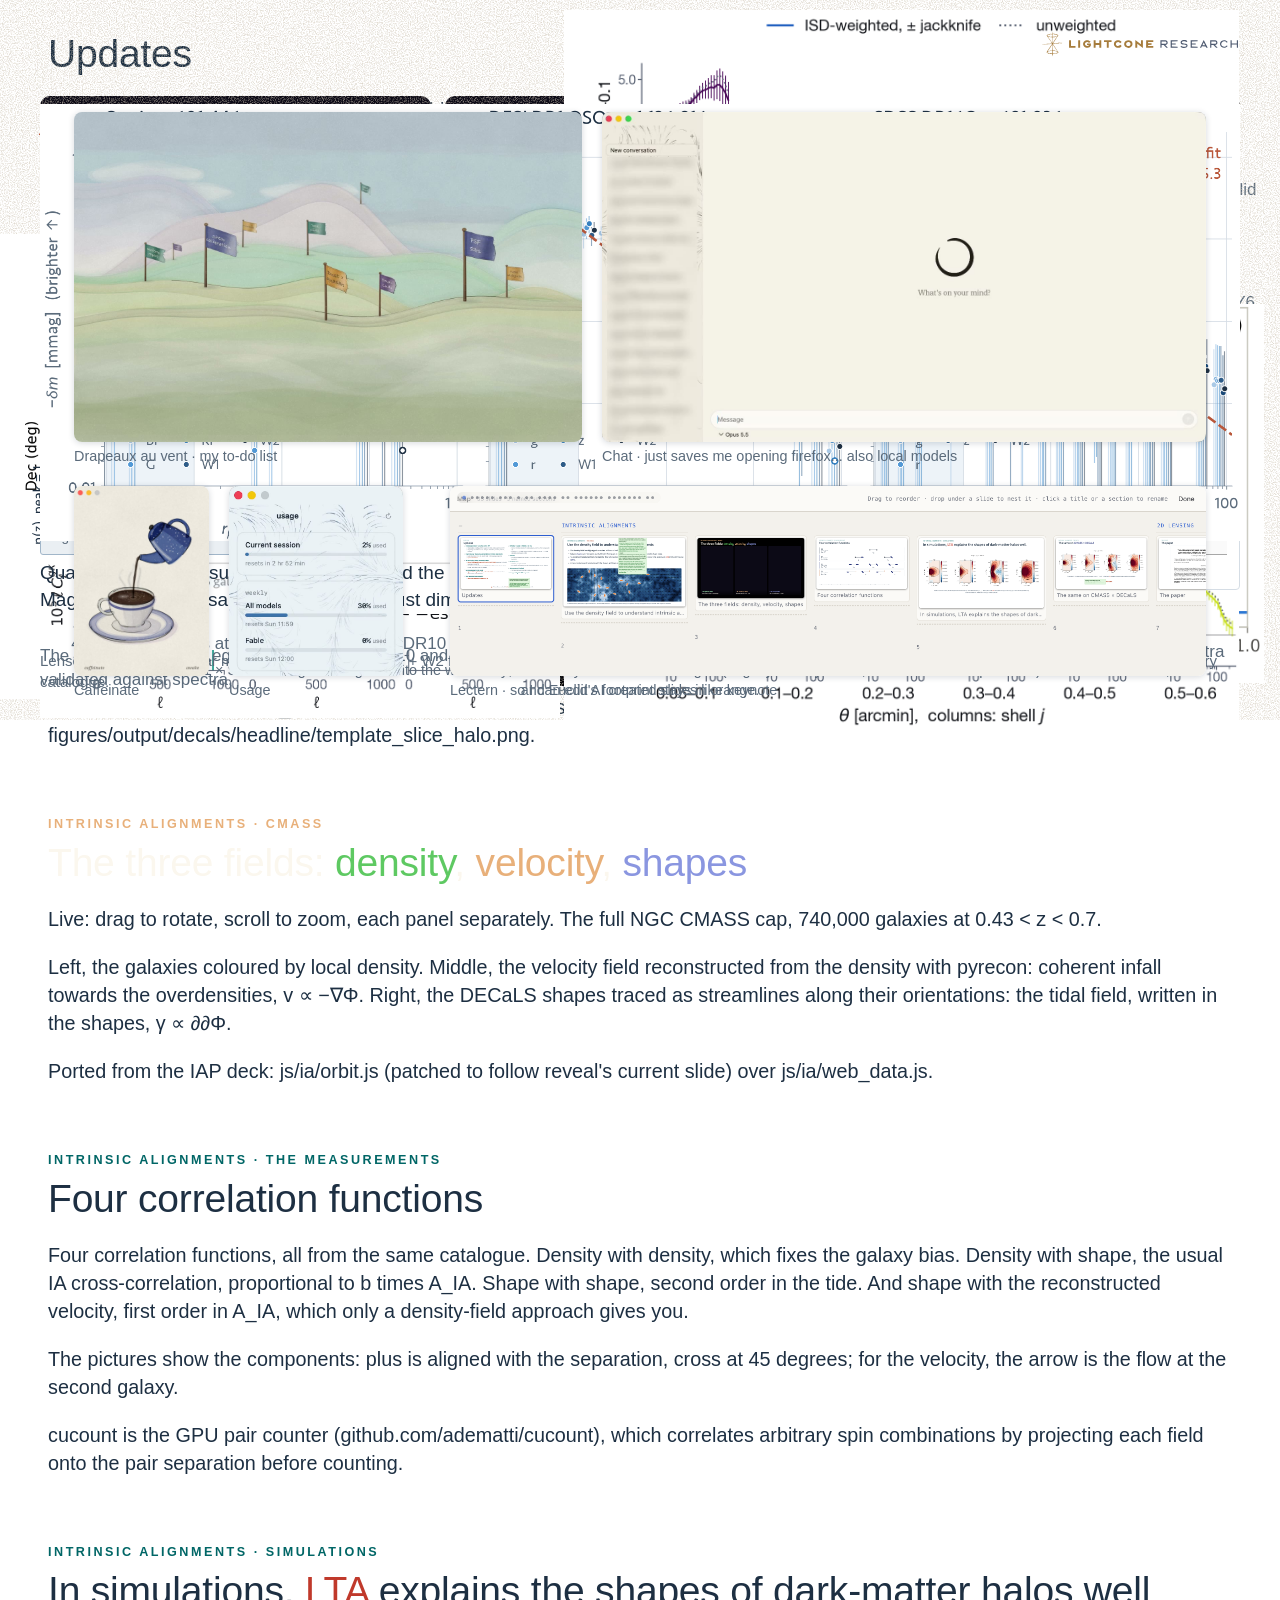
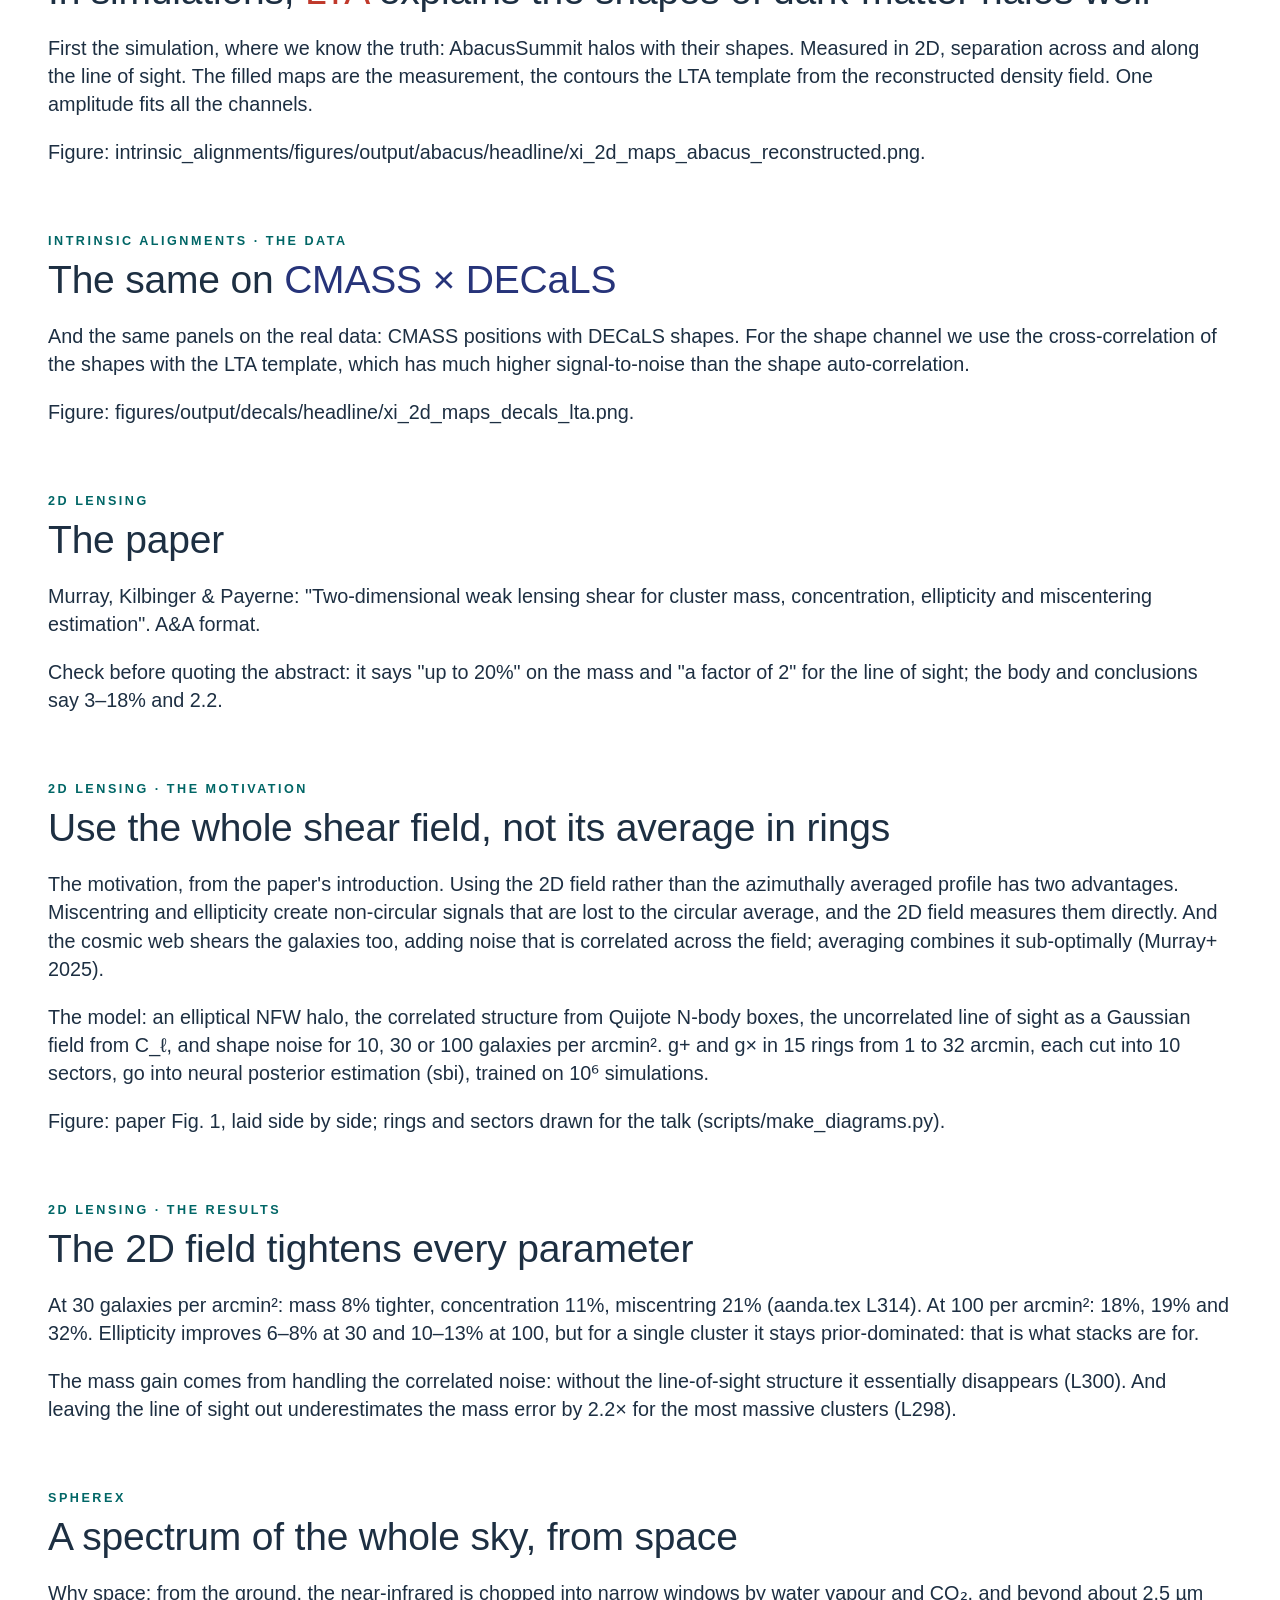
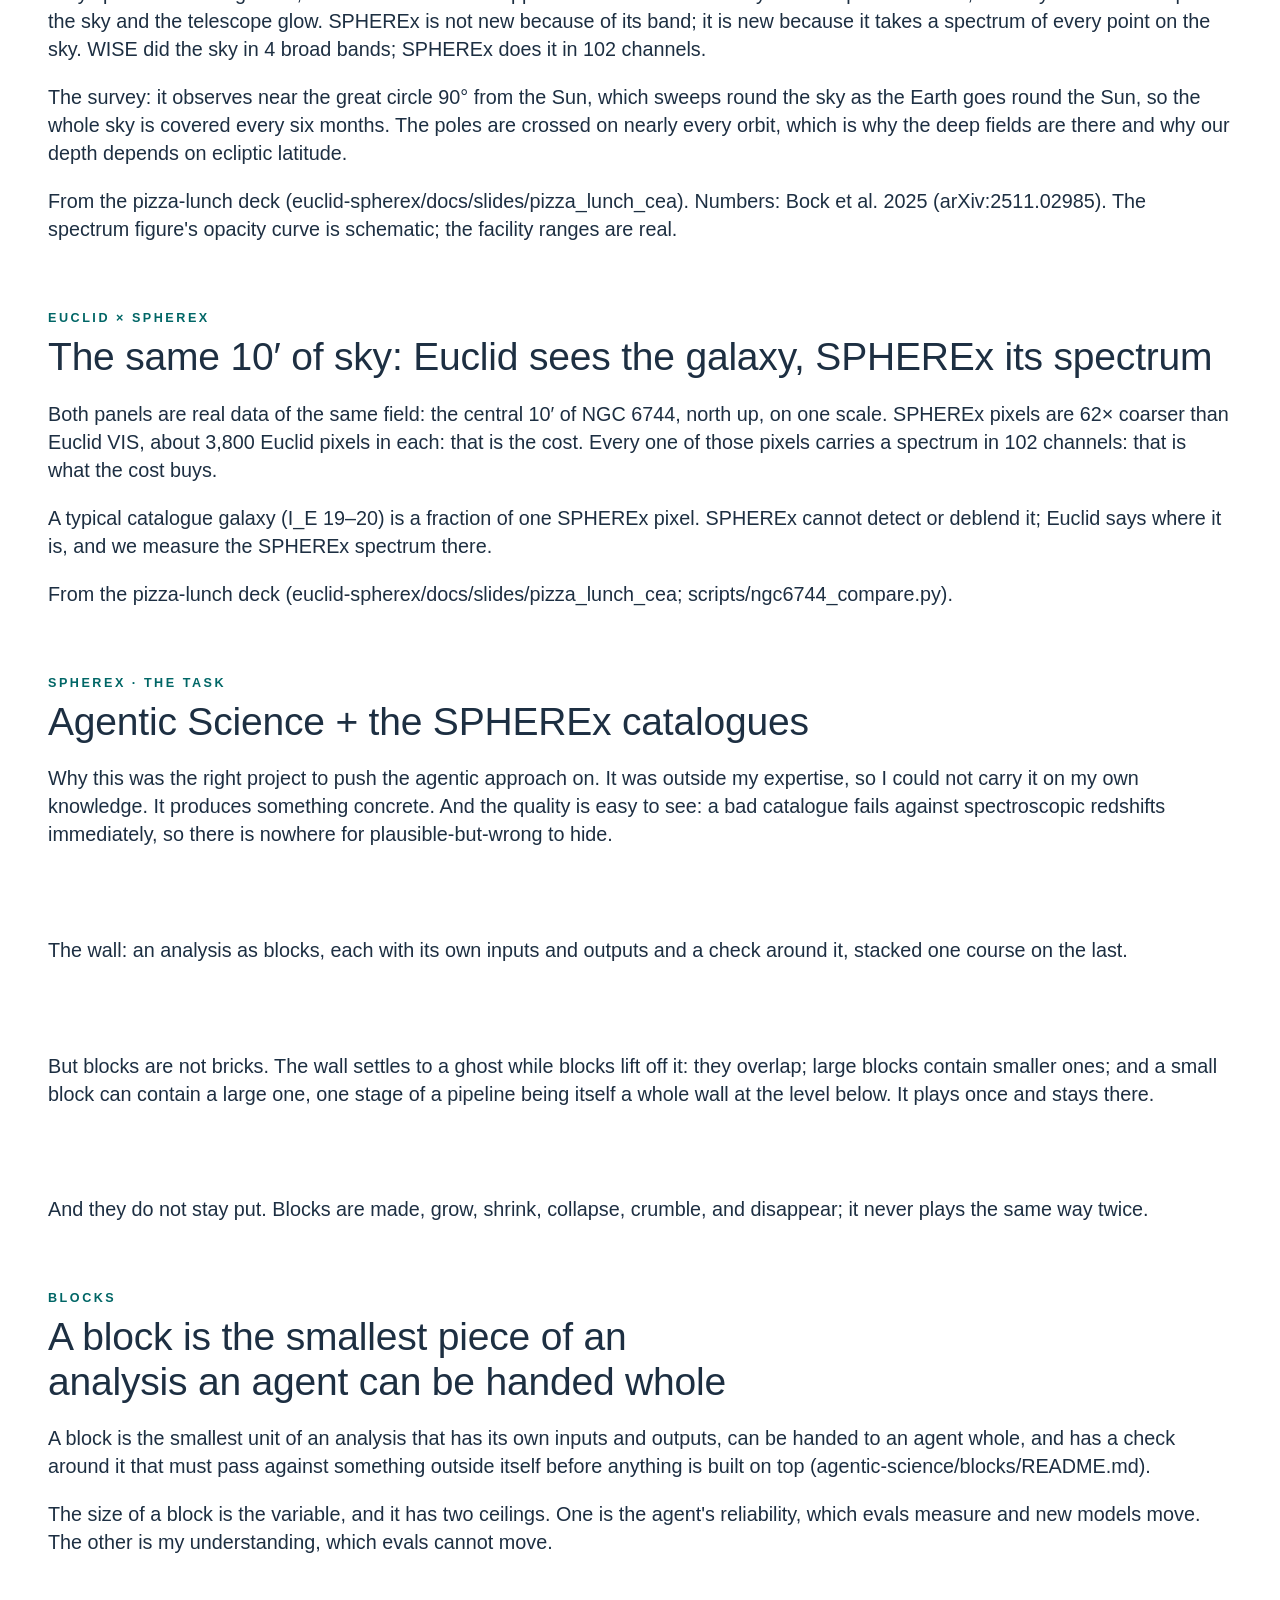
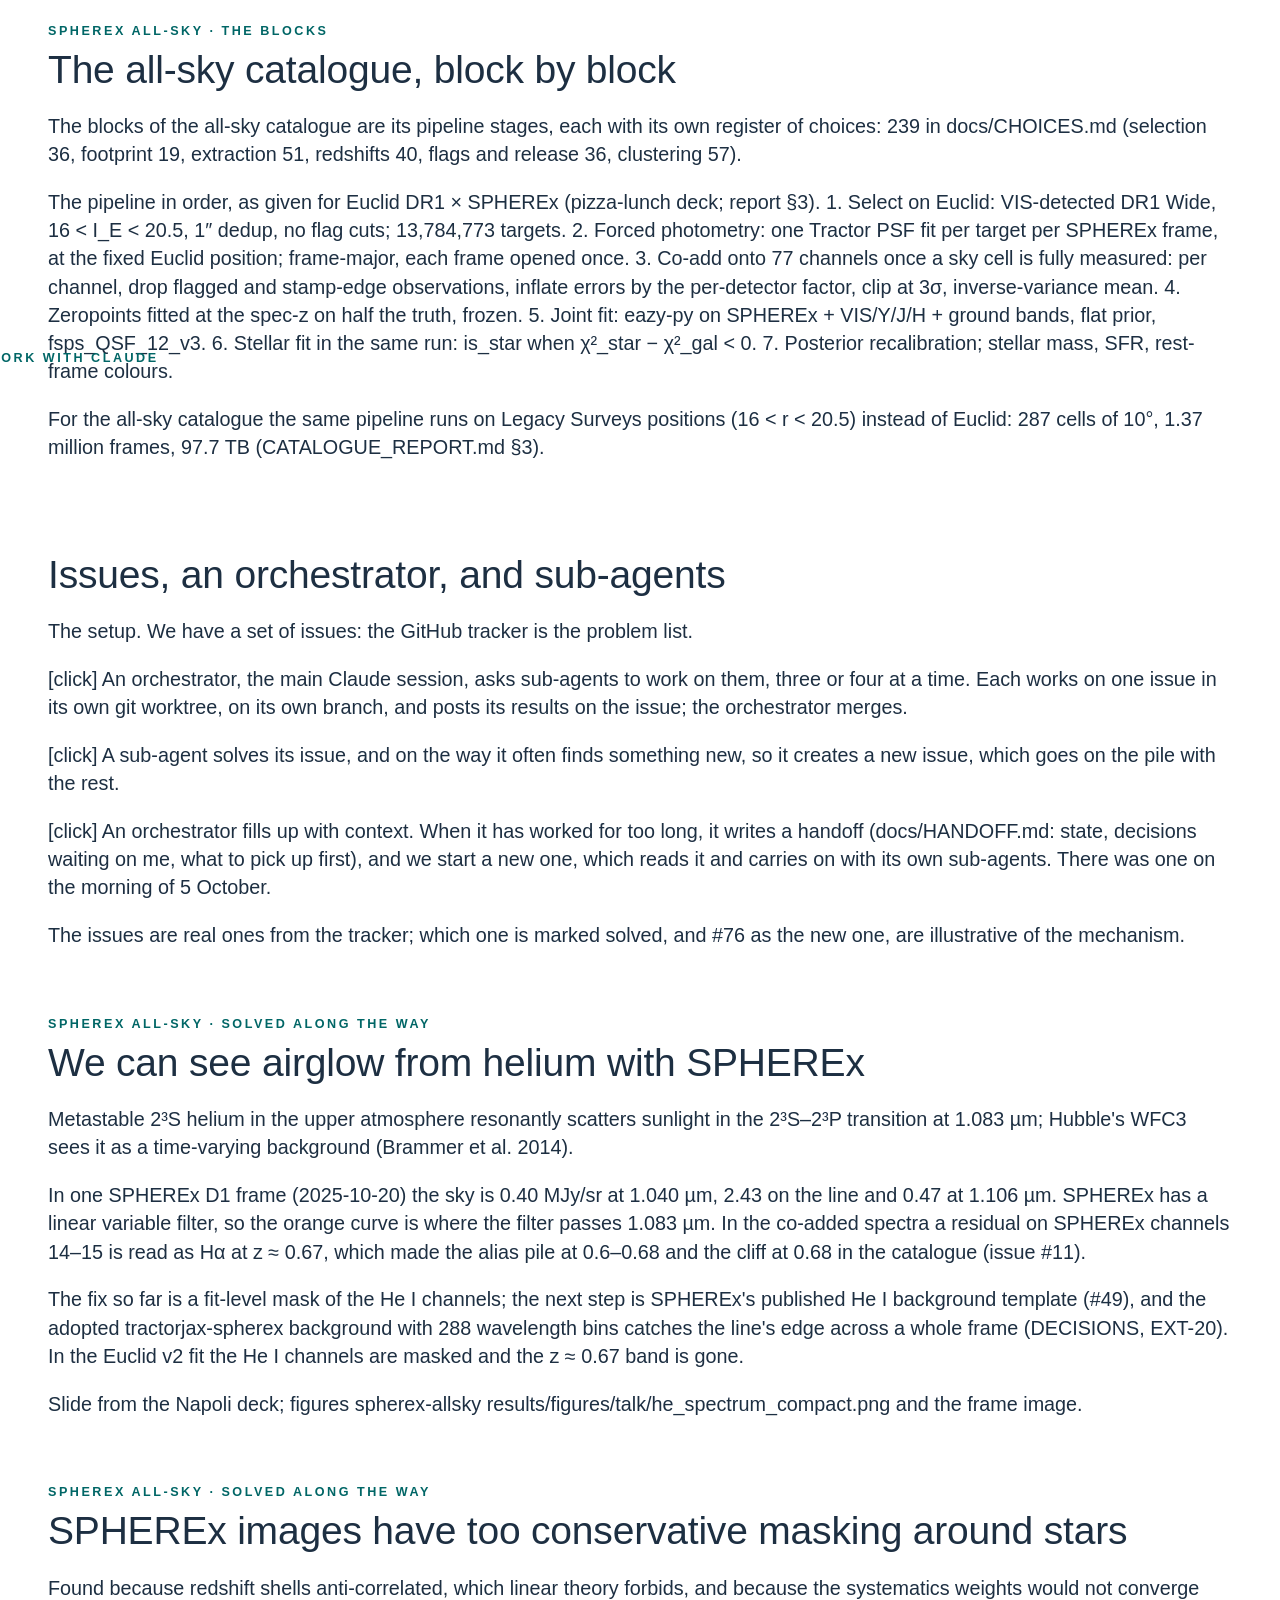
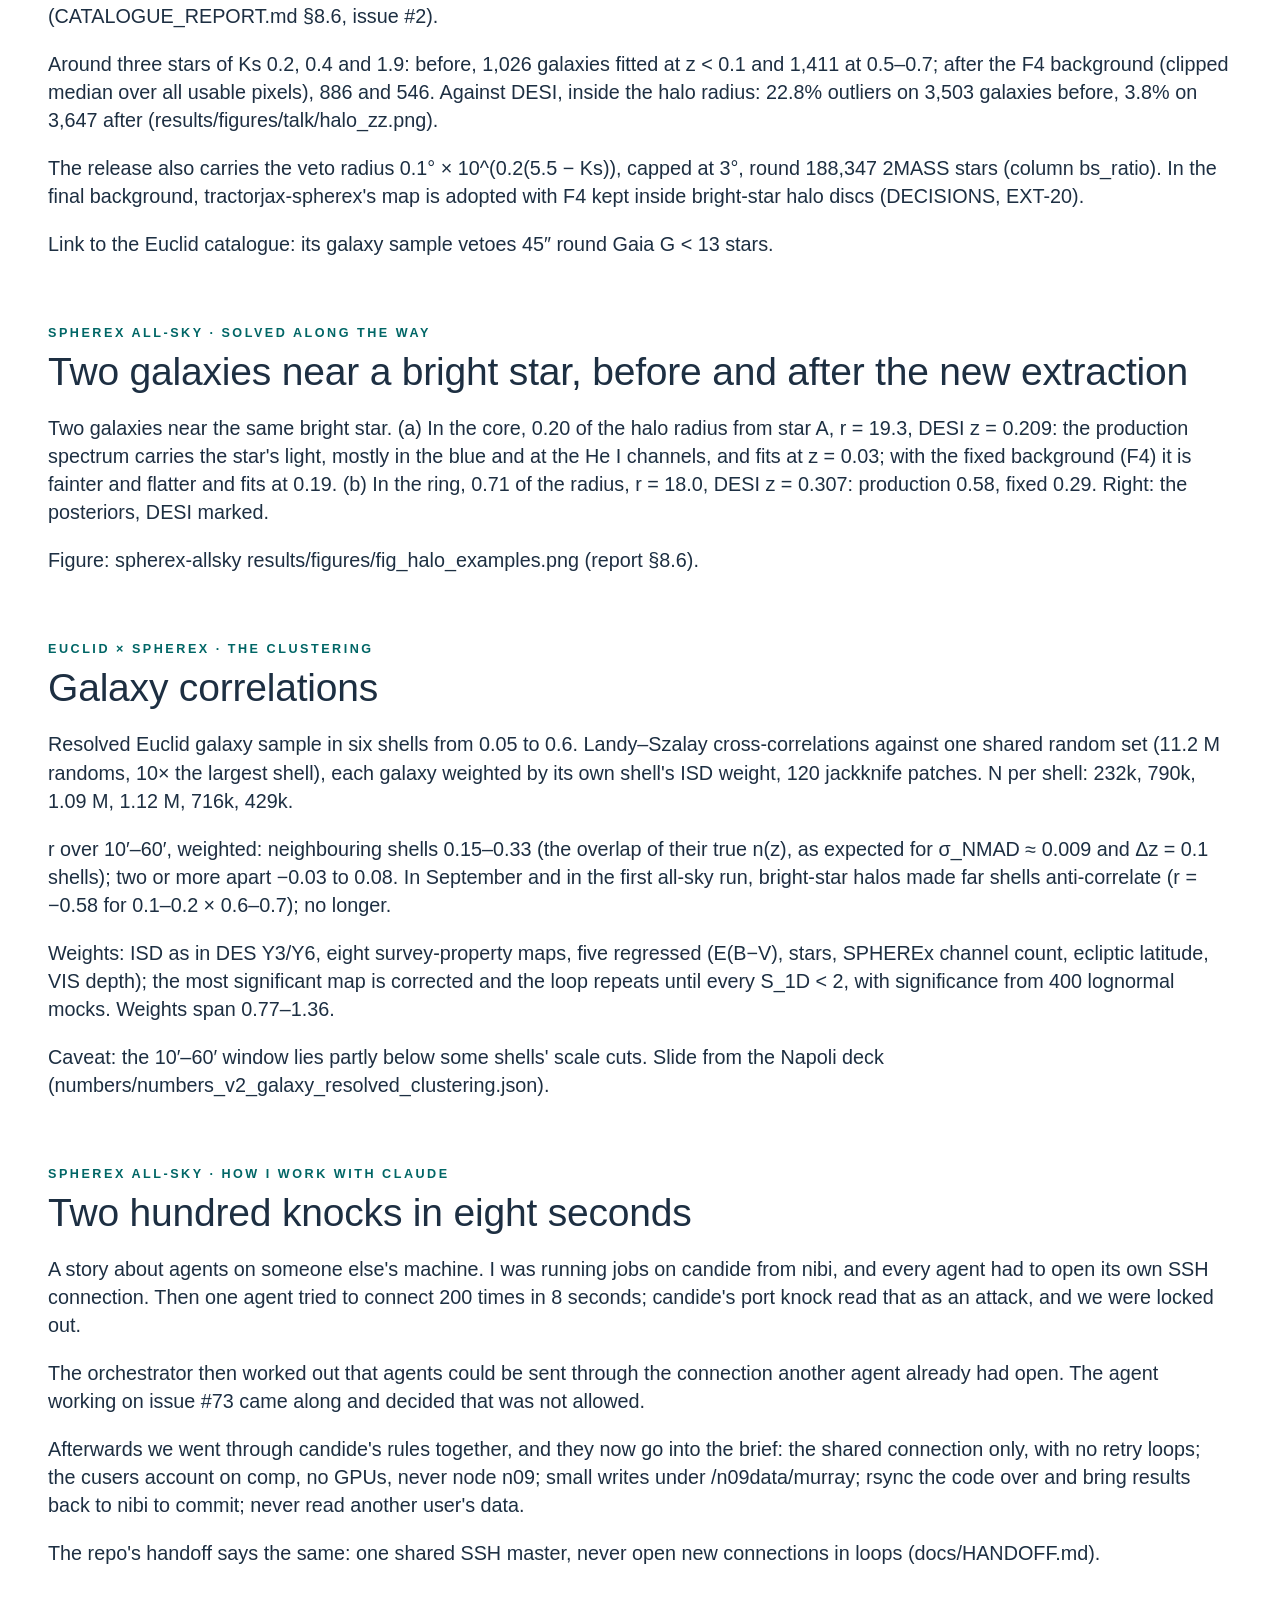
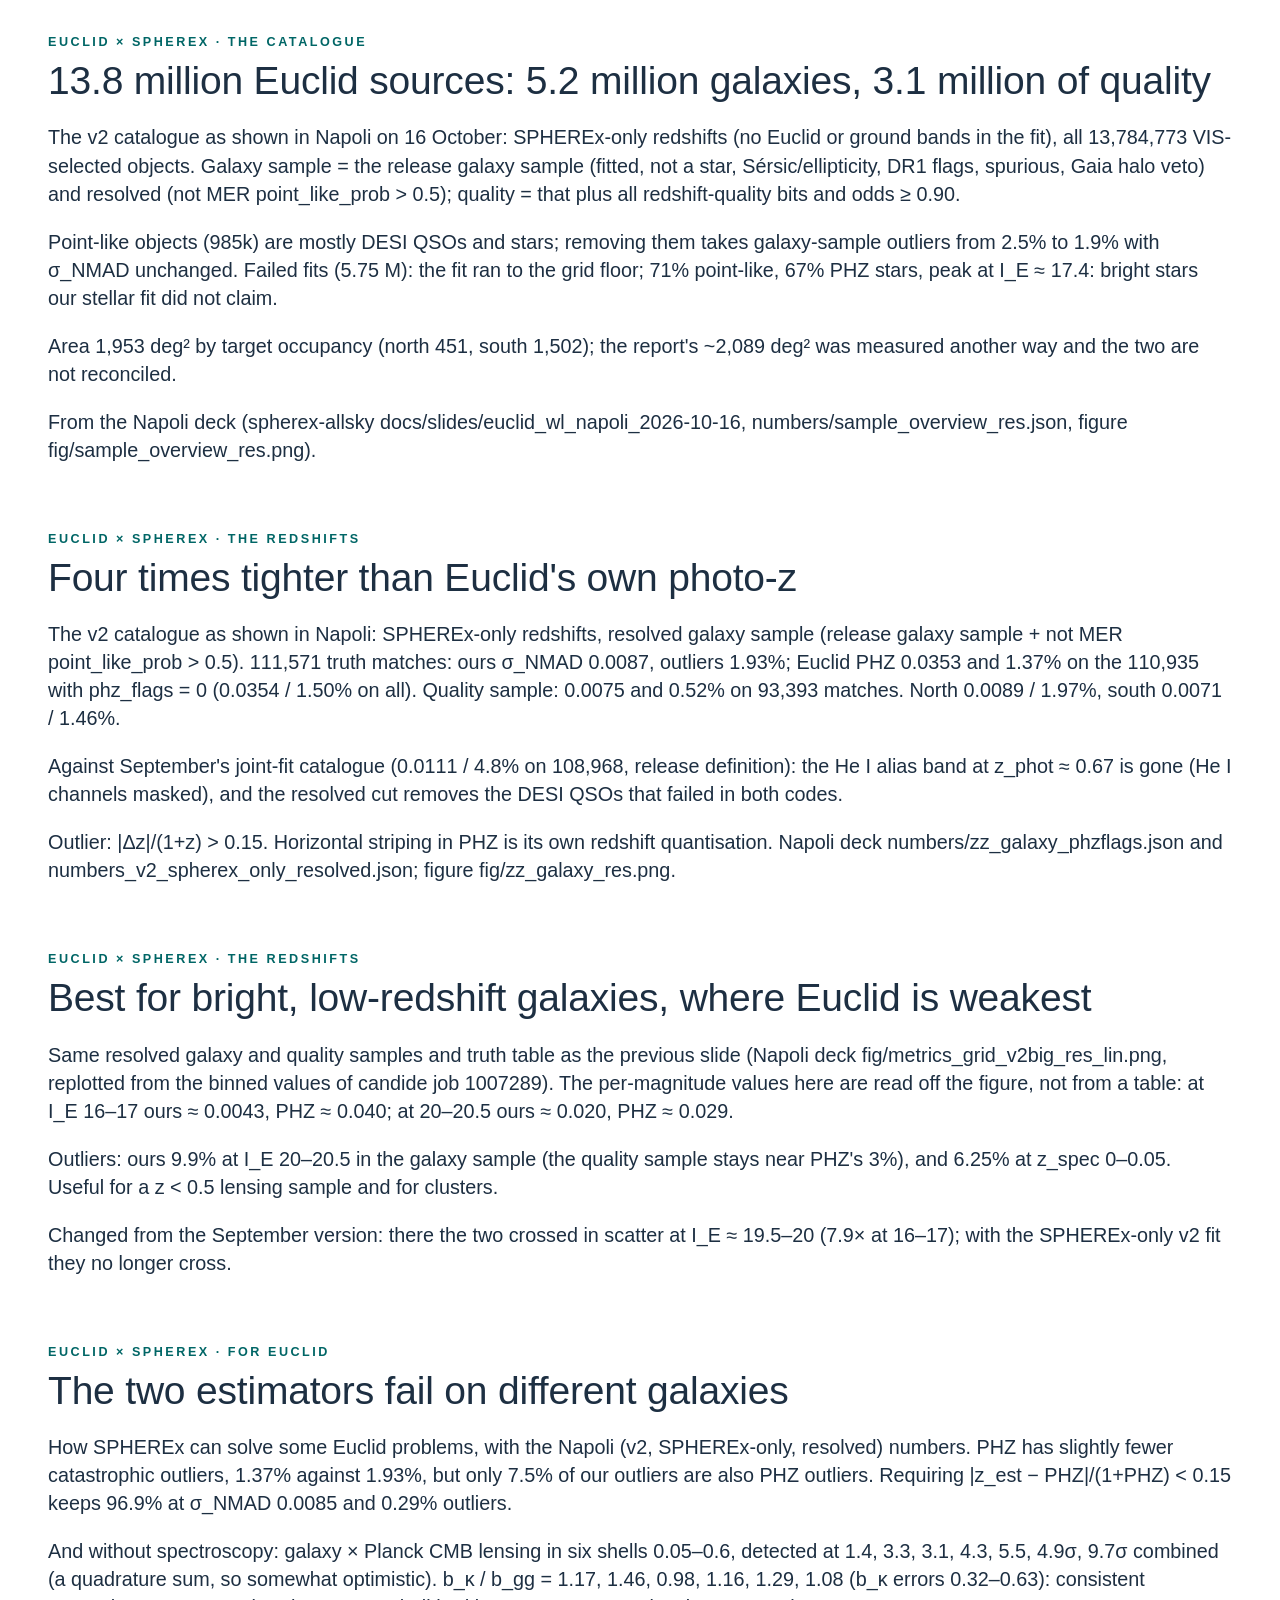
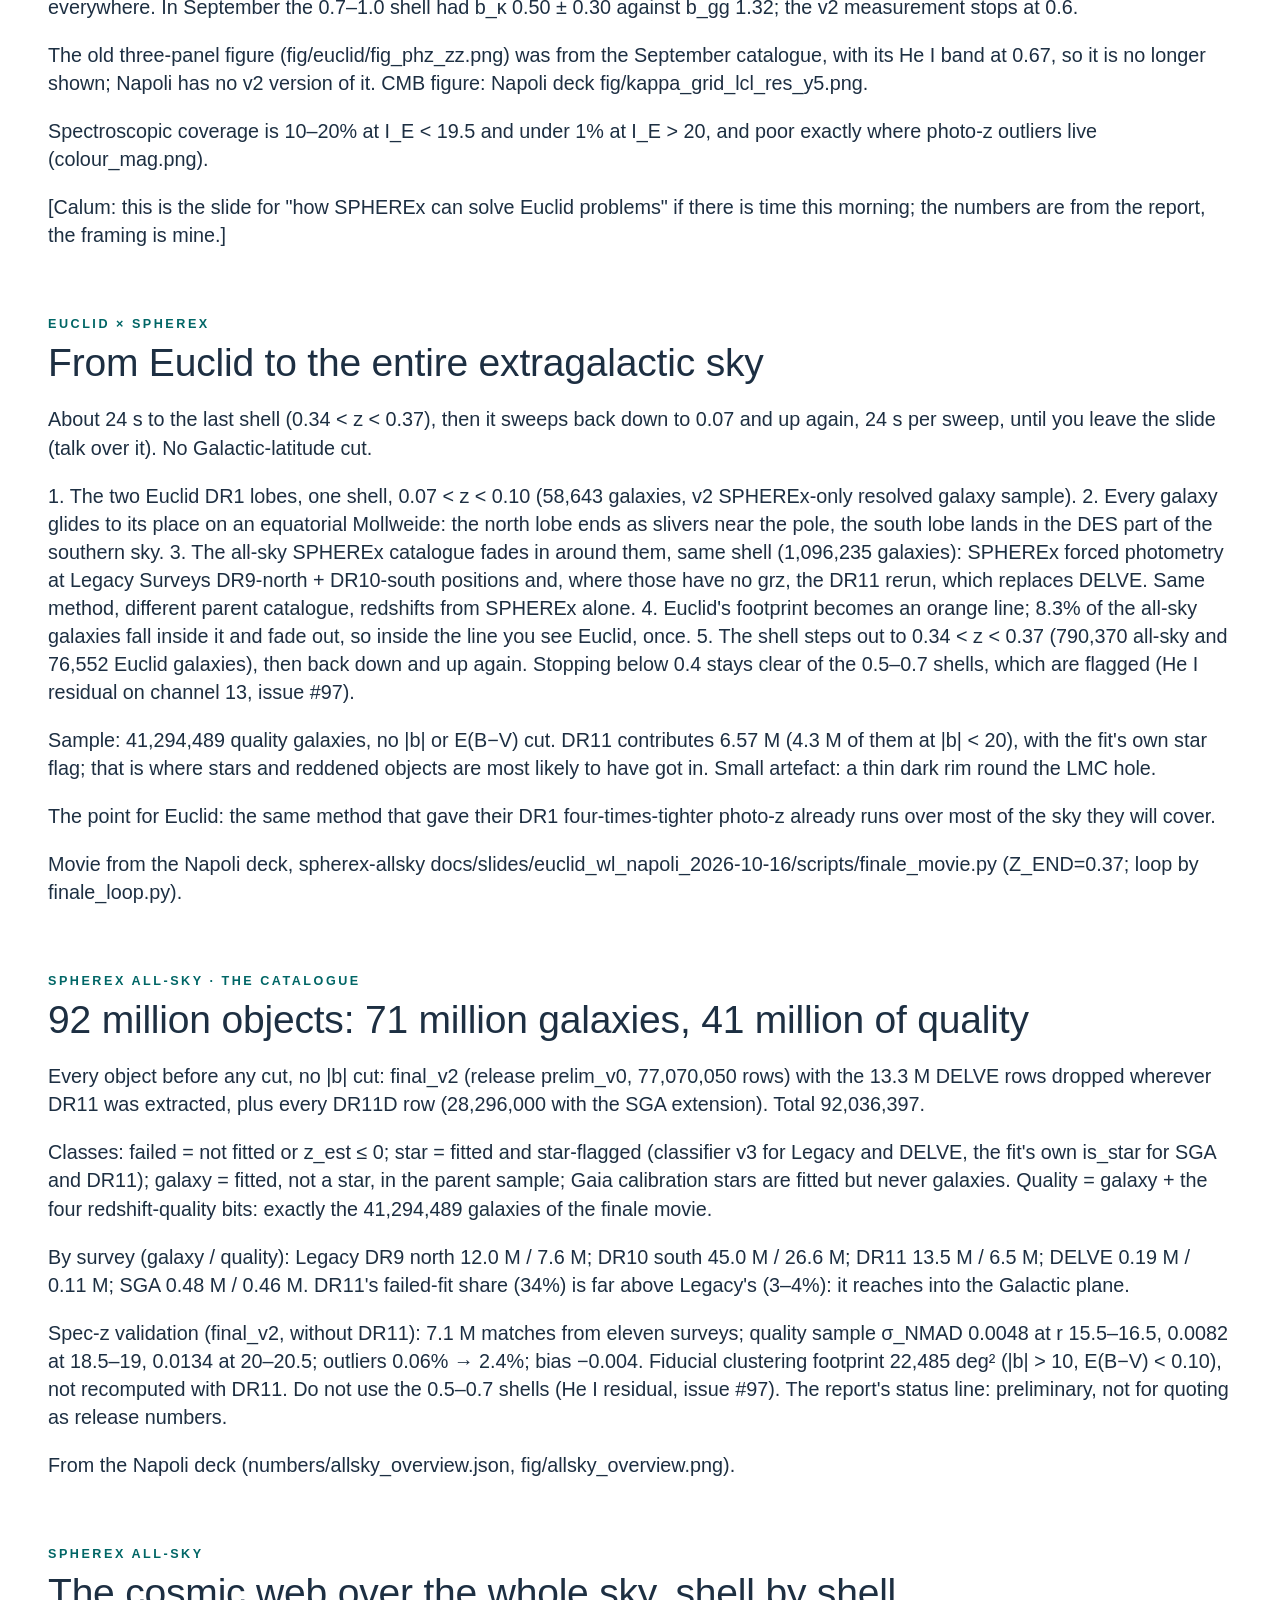
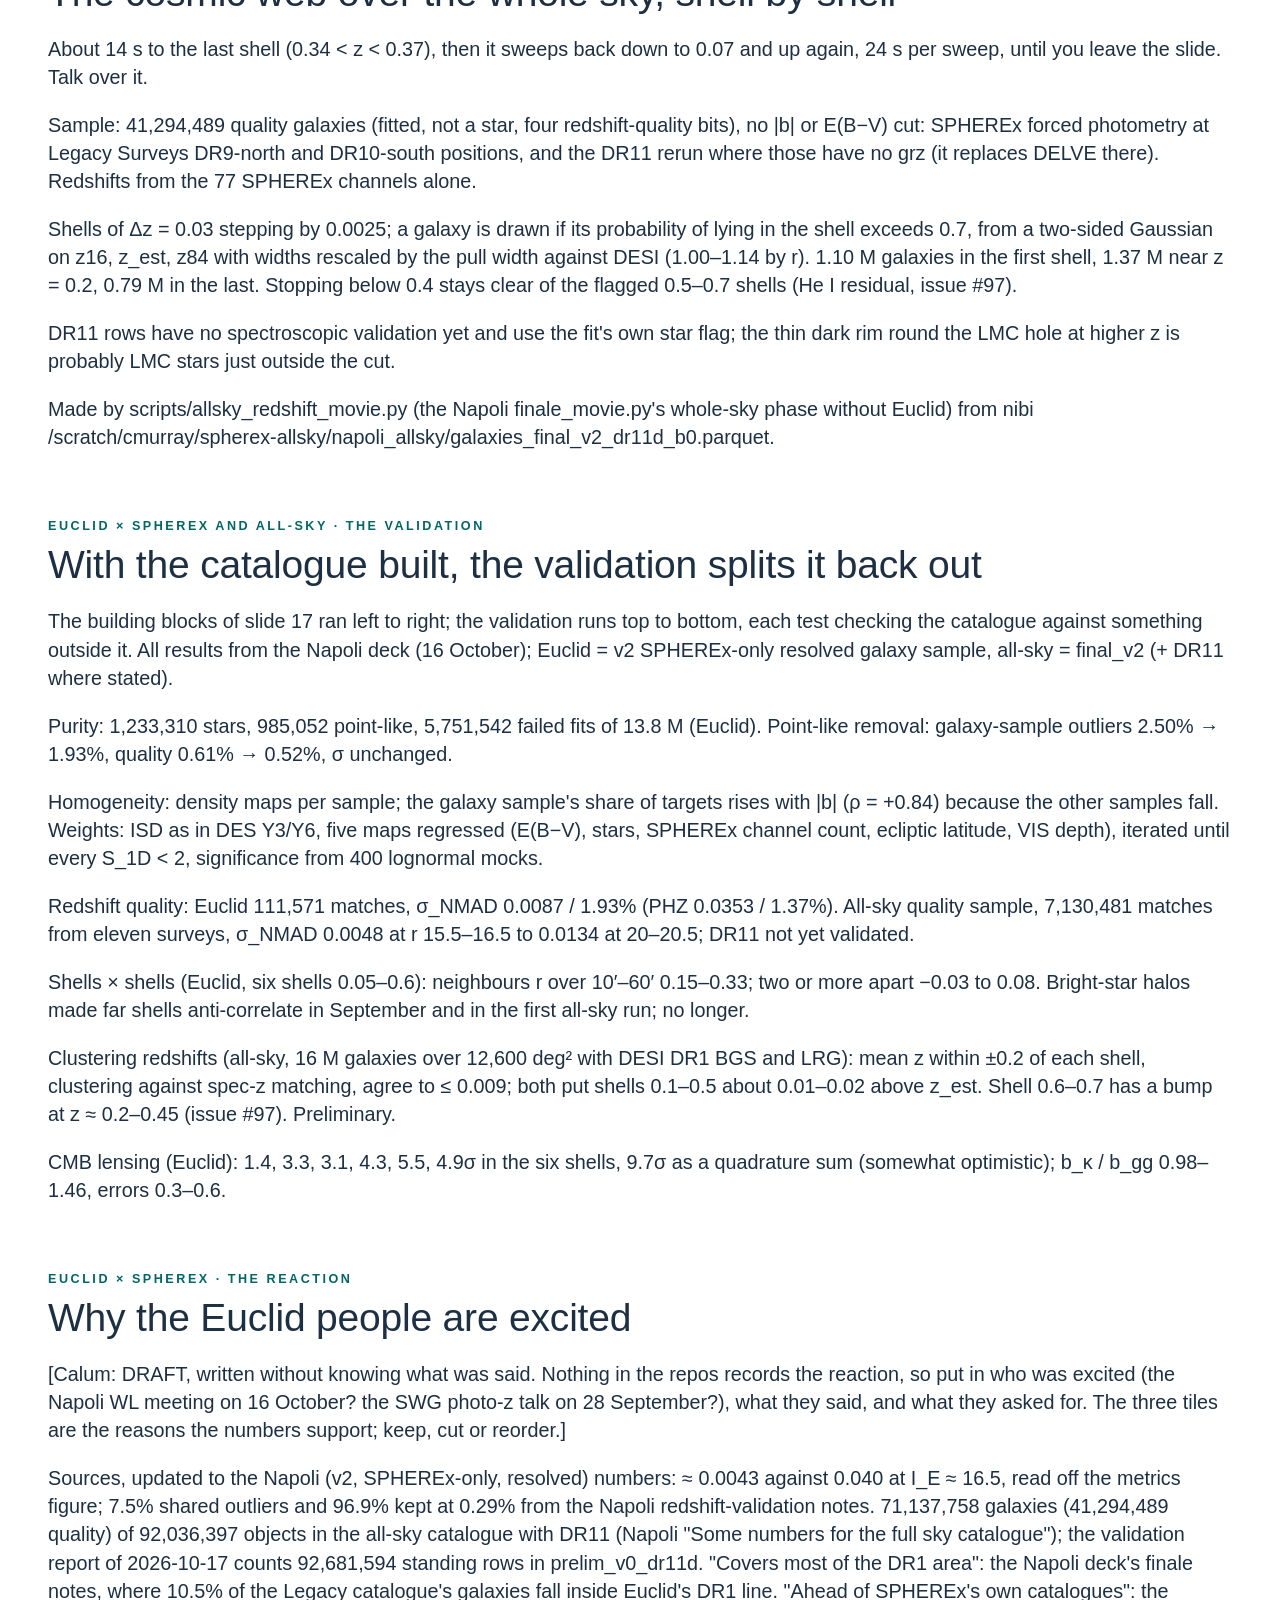
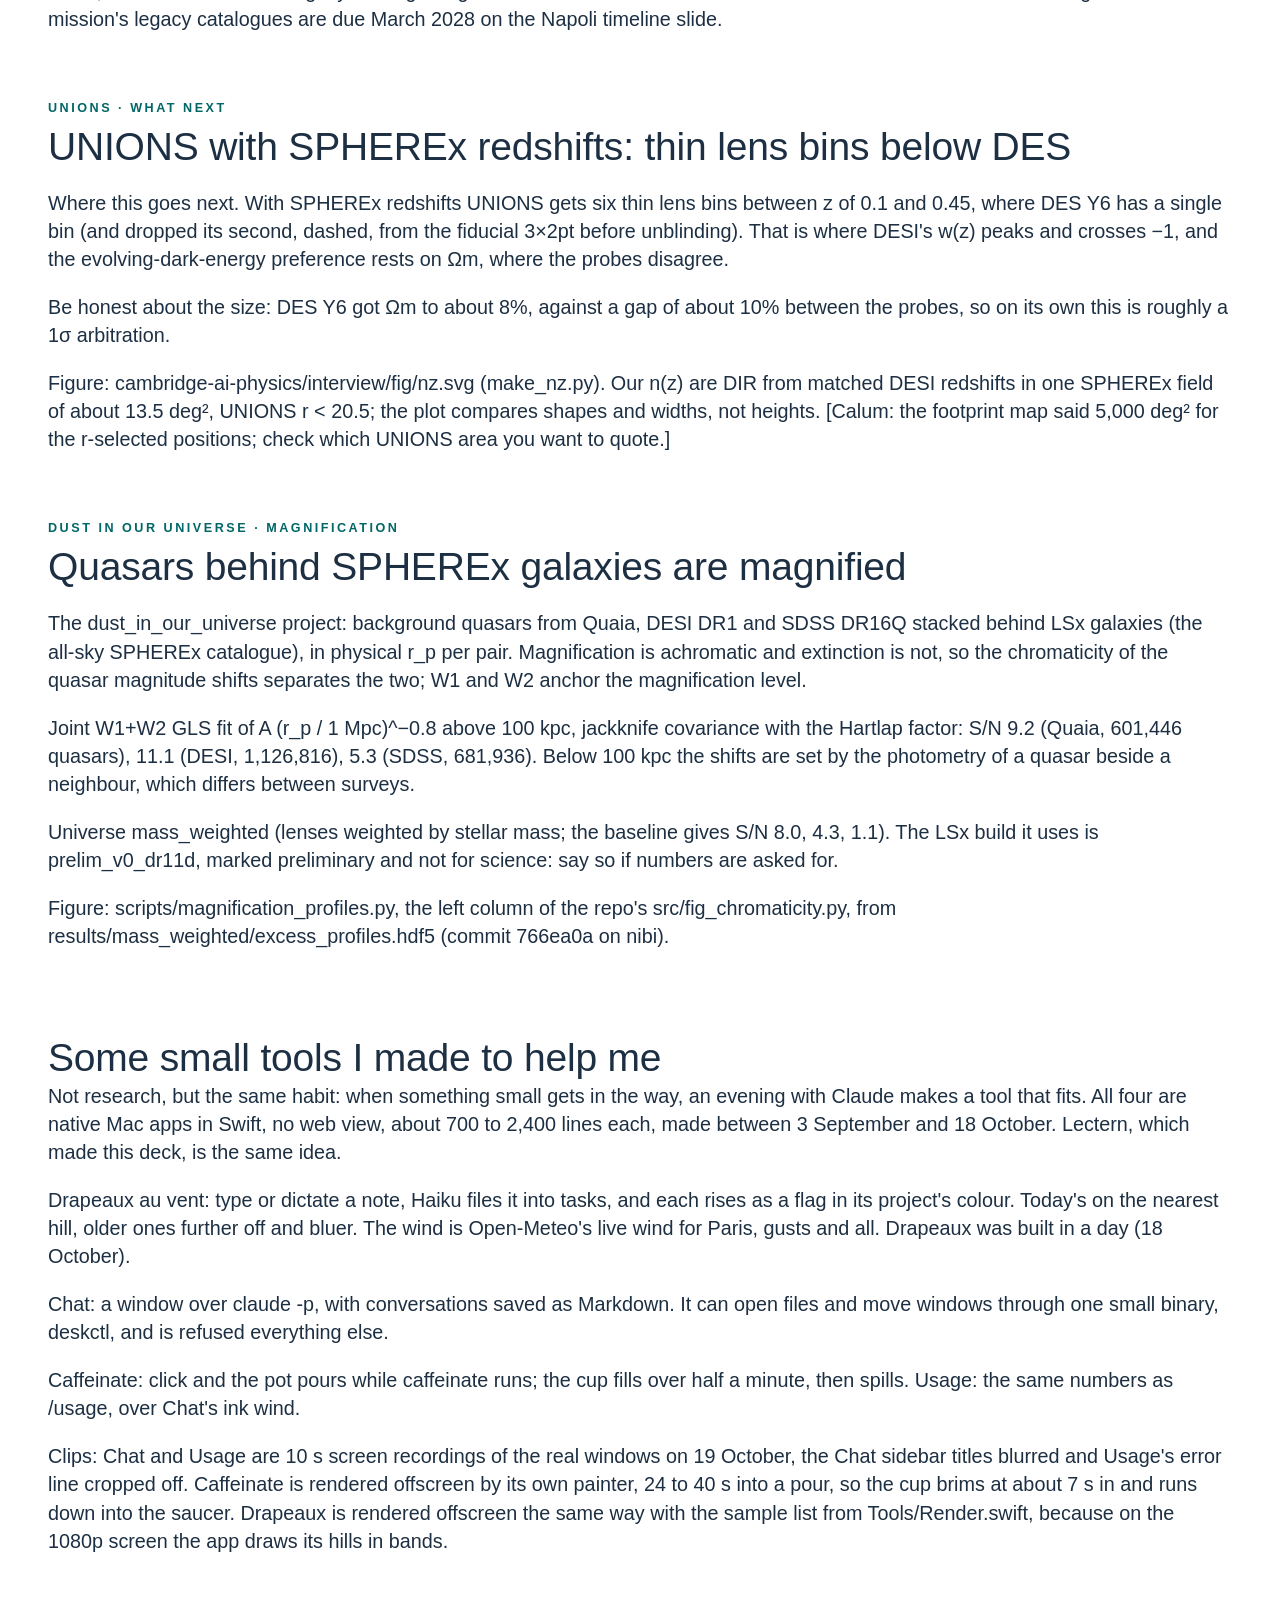
==== talks/2610_CosmoStat_GroupMeeting/index.html @ af97da28 "unlisted talk: CosmoStat group-meeting deck (2026-10-20) Co-Authored-By: Claude Opus 5.5 (1M context" ====
<!doctype html>
<html lang="en">
<head>
  <meta charset="utf-8">
  <meta name="viewport" content="width=device-width, initial-scale=1.0">
  <meta name="robots" content="noindex, nofollow" />
  <title>Group meeting · Calum Murray</title>
  <link rel="stylesheet" href="reveal/dist/reset.css">
  <link rel="stylesheet" href="reveal/dist/reveal.css">
  <link rel="stylesheet" href="deck.css">
</head>
<body>
  <div class="reveal">
    <div class="slides">

      <!-- 2 · overview: four lines of work, and Lectern at the bottom -->
      <section id="overview">
        <h2>Updates</h2>
        <ul class="ovlist" style="position:absolute;left:40px;top:100px;width:590px;margin:0;">
          <li><b>Intrinsic alignment workshop at the IAP</b>
            <ul><li>Organised by myself and Céline Gouin, June 2026: indico.iap.fr/event/174</li><li>Organising a second edition for next year with Céline, Sandrine, Martin?, Antonin?</li></ul></li>
          <li><b>Improving our physical understanding of intrinsic alignments</b>
            <ul><li>Build information from the density field → infer physical properties</li><li><b class="paper">Paper to be written</b></li></ul></li>
          <li><b>2D lensing for cluster mass estimation</b>
            <ul><li><b class="paper">Murray, Kilbinger &amp; Payerne 2026, <a href="https://arxiv.org/abs/2609.24948">arXiv:2609.24948</a></b>; presented at the IAP: indico.iap.fr/event/130</li><li>Simulation-based inference on the full 2D shear field round a cluster: better masses, and other cluster parameters</li></ul></li>
          <li><b>Cosmological principle work</b>
            <ul><li><b class="paper">Nguyen &amp; Murray 2026, A&amp;A, <a href="https://arxiv.org/abs/2605.30367">arXiv:2605.30367</a></b>: our acceleration from Quaia quasar proper motions</li></ul></li>
          <li><b>Non-Gaussianity constraints</b>
            <ul><li><b class="paper">UNIONS u-band dropouts</b></li><li><b class="paper">Payerne et al. 2026, <a href="https://arxiv.org/abs/2607.09943">arXiv:2607.09943</a></b></li></ul></li>
        </ul>
        <ul class="ovlist" style="position:absolute;left:660px;top:100px;width:580px;margin:0;">
          <li><b>SPHEREx + Euclid / UNIONS / all-sky</b>
            <ul><li>All-sky: 92 million objects, 71 million galaxies, over the whole extragalactic sky</li><li>Euclid: σ<sub>NMAD</sub> = 0.0087, against 0.035 for Euclid's own photo-z; a Euclid standard project paper on this</li><li><b class="paper">Paper being written, Murray et al. arxiv.2610.nextweek</b></li></ul></li>
          <li><b>UNIONS</b>
            <ul><li>Combining UNIONS with SPHEREx, we hope to do better than DES Y6 and Euclid DR1</li></ul></li>
          <li><b>Euclid clusters</b>
            <ul><li>COMB-CL, ready for the CCB</li><li>A Euclid key-project paper on the clustering of galaxies around clusters</li></ul></li>
          <li><b>Astronomy on Tap Paris</b>
            <ul><li>The November and December events are organised</li></ul></li>
          <li><b>Incorporating AI within my work</b></li>
        </ul>
        <p class="lectern" style="left:40px;top:640px;width:700px;"><svg viewBox="0 0 16 16" width="22" height="22" style="position:relative;left:259px;top:19px;"><path d="M3 5h10l-1.5 4h-7z"></path><path d="M8 9v5M5 14h6"></path></svg><span style="position:relative;left:267px;top:30px;width:793px;height:39px;max-width:none;">These slides are made with <b>Lectern</b>: claude makes html, I can directly edit the text with a GUI</span></p><aside class="notes">
          <p>Four things. The intrinsic-alignment work, which I presented at the IA meeting we organised at the IAP. COMB-CL in Euclid, which is going well. The 2D lensing paper. And SPHEREx, both inside Euclid and outside it.</p>
          <p>And these slides are made with Lectern, my own editor: the deck is an HTML file, I drag and retype on a canvas, Claude edits the same file, and we leave each other notes on the slides.</p>
          <p>[Calum: one line on the IAP meeting (dates, who came) and on what "advancing well" means for COMB-CL; neither is in the repos I read.]</p>
        </aside>
      </section>

      <!-- 3 · IA: the density field has the signal-to-noise; build templates from it -->
      <section id="ia-templates" data-section="Intrinsic alignments">
        <h2 style="position:relative;left:0px;top:16px;">Use the density field to understand intrinsic alignments</h2>
        <ul style="position:absolute;left:40px;top:111px;width:1200px;margin:0;padding-left:1.1em;">
          <li style="font-size:20px;margin:0 0 6px;">The <b>density field has high signal-to-noise</b>: millions of well-measured modes.</li>
          <li style="font-size:20px;margin:0 0 6px;">Galaxy <span class="tide">shapes</span> carry the same gravitational information at much <b>lower signal-to-noise</b>, buried under shape noise.</li>
          <li style="font-size:20px;margin:0 0 6px;">So <b>construct templates from the density field</b>: physical predictions for the shape field, such as linear tidal alignment (<span class="lta">LTA</span>) or tidal torquing (<span class="tide">QTA</span>).</li>
          <li style="font-size:20px;margin:0;">Cross-correlate each template with the shapes, and learn which physics the shapes follow.</li>
        </ul>
        <img src="fig/ia/tidal_field.png" alt="A watercolour density field in blue washes, its tidal field as dark brush strokes, and solid red galaxies on the overdensities, each elongated along the local tidal stretch" style="position:absolute;left:40px;top:318px;width:1200px;height:350px;">
        <p class="caption" style="position:absolute;left:40px;top:676px;width:1200px;margin:0;text-align:left;">A random density field (blue, deeper where dense), its tidal field (black: the direction it stretches along), and galaxies (red) elongated along it, as linear tidal alignment predicts.</p><aside class="notes">
          <p>The idea of the whole IA project. The density field, here CMASS, has very high signal-to-noise: millions of well-measured modes. The galaxy shapes respond to the same gravitational field, but each shape is dominated by its intrinsic scatter.</p>
          <p>So rather than fit a generic amplitude to the shapes, construct physical templates from the density field: the linear tidal alignment template, the quadratic tidal-torquing template, an advected version, and the velocity. Each is a prediction for the shape field. Cross-correlating it with the measured shapes tests that physics directly.</p>
          <p>The figure: a slice around an overdensity. LTA stretches shapes radially towards the halo; QTA predicts tangential alignment; around a halo they oppose, around a void they agree.</p>
          <p>From the IAP talk (intrinsic_alignments/documentation/presentations/iap_2026, slides 7–8); figure figures/output/decals/headline/template_slice_halo.png.</p>
        </aside>
      </section>

      <!-- 4 · IA: the three fields, live (js/ia/orbit.js over 740k CMASS galaxies) -->
      <section id="ia-trio" class="dark" data-background-color="#000000">
        <div class="kicker">Intrinsic alignments · CMASS</div>
        <h2>The three fields: <span style="color:#5ec962">density</span>, <span style="color:#e8b07a">velocity</span>, <span style="color:#8a96e0">shapes</span></h2>
        <div class="trio-cols">
          <div class="trio-col">
            <canvas class="webcanvas" data-mode="galaxies" data-src="trio-gal" style="left:2px;top:0px;"></canvas>
            <p class="trio-lab"><span class="tt" style="color:#9fe6b0">The galaxy field</span><span class="td">740k tracers · colour = local density</span></p>
          </div>
          <div class="trio-col">
            <canvas class="webcanvas" data-mode="velocity" data-src="trio-vel"></canvas>
            <p class="trio-lab"><span class="tt" style="color:#e8b07a">The velocity field</span><span class="td">reconstructed flow Ψ · v ∝ −∇Φ</span></p>
          </div>
          <div class="trio-col">
            <canvas class="webcanvas" data-mode="shapes" data-src="trio-shp"></canvas>
            <p class="trio-lab"><span class="tt" style="color:#8a96e0">The shape field</span><span class="td">DECaLS orientations · γ ∝ ∂∂Φ</span></p>
          </div>
        </div>
        <aside class="notes">
          <p>Live: drag to rotate, scroll to zoom, each panel separately. The full NGC CMASS cap, 740,000 galaxies at 0.43 &lt; z &lt; 0.7.</p>
          <p>Left, the galaxies coloured by local density. Middle, the velocity field reconstructed from the density with pyrecon: coherent infall towards the overdensities, v ∝ −∇Φ. Right, the DECaLS shapes traced as streamlines along their orientations: the tidal field, written in the shapes, γ ∝ ∂∂Φ.</p>
          <p>Ported from the IAP deck: js/ia/orbit.js (patched to follow reveal's current slide) over js/ia/web_data.js.</p>
        </aside>
      </section>

      <!-- 5 · IA: the four correlation functions -->
      <section id="ia-channels">
        <div class="kicker">Intrinsic alignments · the measurements</div>
        <h2>Four correlation functions</h2>
        <div class="chgrid">
          <div class="chrow gg">
            <div class="chhead"><span class="chname">gg</span><span class="chsub">density × density</span><span class="chexpr">ξ<sub>gg</sub> ∝ b<sup>2</sup></span></div>
            <div class="chdiags">
              <div class="chdiag"><svg viewBox="0 0 180 64" role="img" aria-label="density times density"><line x1="34" y1="32" x2="146" y2="32" stroke="#4a5666" stroke-width="3"/><circle cx="34" cy="32" r="8" fill="#16202e"/><circle cx="146" cy="32" r="8" fill="#16202e"/></svg><span class="clabel">ξ<sub>gg</sub></span></div>
            </div>
          </div>
          <div class="chrow gs">
            <div class="chhead"><span class="chname">gs</span><span class="chsub">density × shape</span><span class="chexpr">ξ<sub>gs</sub> ∝ b A<sub>IA</sub></span></div>
            <div class="chdiags">
              <div class="chdiag"><svg viewBox="0 0 180 64" role="img" aria-label="g plus"><line x1="34" y1="32" x2="146" y2="32" stroke="#4a5666" stroke-width="3"/><circle cx="34" cy="32" r="8" fill="#16202e"/><ellipse cx="146" cy="32" rx="22" ry="8" fill="#27347a"/></svg><span class="clabel">ξ<sub>g+</sub></span></div>
              <div class="chdiag"><svg viewBox="0 0 180 64" role="img" aria-label="g cross"><line x1="34" y1="32" x2="146" y2="32" stroke="#4a5666" stroke-width="3"/><circle cx="34" cy="32" r="8" fill="#16202e"/><ellipse cx="146" cy="32" rx="22" ry="8" transform="rotate(45 146 32)" fill="#27347a"/></svg><span class="clabel">ξ<sub>g×</sub></span></div>
            </div>
          </div>
          <div class="chrow ss">
            <div class="chhead"><span class="chname">ss</span><span class="chsub">shape × shape</span><span class="chexpr">ξ<sub>ss</sub> ∝ A<sub>IA</sub><sup>2</sup></span></div>
            <div class="chdiags">
              <div class="chdiag"><svg viewBox="0 0 180 64" role="img" aria-label="plus plus"><line x1="34" y1="32" x2="146" y2="32" stroke="#4a5666" stroke-width="3"/><ellipse cx="34" cy="32" rx="22" ry="8" fill="#27347a"/><ellipse cx="146" cy="32" rx="22" ry="8" fill="#27347a"/></svg><span class="clabel">ξ<sub>++</sub></span></div>
              <div class="chdiag"><svg viewBox="0 0 180 64" role="img" aria-label="cross cross"><line x1="34" y1="32" x2="146" y2="32" stroke="#4a5666" stroke-width="3"/><ellipse cx="34" cy="32" rx="22" ry="8" transform="rotate(45 34 32)" fill="#27347a"/><ellipse cx="146" cy="32" rx="22" ry="8" transform="rotate(45 146 32)" fill="#27347a"/></svg><span class="clabel">ξ<sub>××</sub></span></div>
              <div class="chdiag"><svg viewBox="0 0 180 64" role="img" aria-label="cross plus"><line x1="34" y1="32" x2="146" y2="32" stroke="#4a5666" stroke-width="3"/><ellipse cx="34" cy="32" rx="22" ry="8" transform="rotate(45 34 32)" fill="#27347a"/><ellipse cx="146" cy="32" rx="22" ry="8" fill="#27347a"/></svg><span class="clabel">ξ<sub>×+</sub></span></div>
            </div>
          </div>
          <div class="chrow sv">
            <div class="chhead"><span class="chname">sv</span><span class="chsub">shape × velocity</span><span class="chexpr">ξ<sub>sv</sub> ∝ A<sub>IA</sub></span></div>
            <div class="chdiags">
              <div class="chdiag"><svg viewBox="0 0 180 64" role="img" aria-label="sv plus plus"><line x1="34" y1="32" x2="146" y2="32" stroke="#4a5666" stroke-width="3"/><ellipse cx="34" cy="32" rx="22" ry="8" fill="#27347a"/><line x1="146" y1="32" x2="167" y2="32" stroke="#bf6326" stroke-width="4"/><polygon points="173,32 161,26 161,38" fill="#bf6326"/></svg><span class="clabel">ξ<sub>++</sub></span></div>
              <div class="chdiag"><svg viewBox="0 0 180 64" role="img" aria-label="sv cross cross"><line x1="34" y1="32" x2="146" y2="32" stroke="#4a5666" stroke-width="3"/><ellipse cx="34" cy="32" rx="22" ry="8" transform="rotate(45 34 32)" fill="#27347a"/><line x1="146" y1="32" x2="146" y2="13" stroke="#bf6326" stroke-width="4"/><polygon points="146,6 140,18 152,18" fill="#bf6326"/></svg><span class="clabel">ξ<sub>××</sub></span></div>
              <div class="chdiag"><svg viewBox="0 0 180 64" role="img" aria-label="sv plus cross"><line x1="34" y1="32" x2="146" y2="32" stroke="#4a5666" stroke-width="3"/><ellipse cx="34" cy="32" rx="22" ry="8" fill="#27347a"/><line x1="146" y1="32" x2="146" y2="13" stroke="#bf6326" stroke-width="4"/><polygon points="146,6 140,18 152,18" fill="#bf6326"/></svg><span class="clabel">ξ<sub>+×</sub></span></div>
              <div class="chdiag"><svg viewBox="0 0 180 64" role="img" aria-label="sv cross plus"><line x1="34" y1="32" x2="146" y2="32" stroke="#4a5666" stroke-width="3"/><ellipse cx="34" cy="32" rx="22" ry="8" transform="rotate(45 34 32)" fill="#27347a"/><line x1="146" y1="32" x2="167" y2="32" stroke="#bf6326" stroke-width="4"/><polygon points="173,32 161,26 161,38" fill="#bf6326"/></svg><span class="clabel">ξ<sub>×+</sub></span></div>
            </div>
          </div>
        </div>
        <p class="caption" style="position:absolute;left:40px;top:640px;width:1200px;margin:0;">Every pair is binned by its separation and by its angle to the line of sight; <i>cucount</i> correlates any combination of spin-0 positions, spin-1 velocities and spin-2 shapes.</p>
        <aside class="notes">
          <p>Four correlation functions, all from the same catalogue. Density with density, which fixes the galaxy bias. Density with shape, the usual IA cross-correlation, proportional to b times A_IA. Shape with shape, second order in the tide. And shape with the reconstructed velocity, first order in A_IA, which only a density-field approach gives you.</p>
          <p>The pictures show the components: plus is aligned with the separation, cross at 45 degrees; for the velocity, the arrow is the flow at the second galaxy.</p>
          <p>cucount is the GPU pair counter (github.com/adematti/cucount), which correlates arbitrary spin combinations by projecting each field onto the pair separation before counting.</p>
        </aside>
      </section>

      <!-- 6 · IA results: Abacus first, where the shapes are known -->
      <section id="ia-abacus">
        <div class="kicker">Intrinsic alignments · simulations</div>
        <h2>In simulations, <span class="lta">LTA</span> explains the shapes of dark-matter halos well</h2>
        <img src="fig/ia/xi_2d_maps_abacus_reconstructed.png" alt="AbacusSummit 2D xi(r_perp, r_par) maps for gs, ss and the shape-velocity channels, measured (filled) with the LTA template (contours)" style="position:absolute;left:40px;top:170px;width:1200px;">
        <p class="caption" style="position:absolute;left:140px;top:530px;width:1000px;margin:0;text-align:center;">AbacusSummit halos, whose shapes are known exactly: the measured 2D ξ(r<sub>⊥</sub>, r<sub>∥</sub>) (filled) with the <span class="lta">LTA</span> template on top (contours). gs, ss and the shape–velocity channels are all recovered with a single LTA amplitude.</p>
        <aside class="notes">
          <p>First the simulation, where we know the truth: AbacusSummit halos with their shapes. Measured in 2D, separation across and along the line of sight. The filled maps are the measurement, the contours the LTA template from the reconstructed density field. One amplitude fits all the channels.</p>
          <p>Figure: intrinsic_alignments/figures/output/abacus/headline/xi_2d_maps_abacus_reconstructed.png.</p>
        </aside>
      </section>

      <!-- 7 · IA results: the same on CMASS × DECaLS -->
      <section id="ia-decals">
        <div class="kicker">Intrinsic alignments · the data</div>
        <h2>The same on <span class="tide">CMASS × DECaLS</span></h2>
        <img src="fig/ia/xi_2d_maps_decals_lta.png" alt="CMASS x DECaLS 2D xi(r_perp, r_par) maps: gs+, the s x s_LTA cross, sv++ and sv xx, with LTA contours" style="position:absolute;left:40px;top:170px;width:1200px;">
        <p class="caption" style="position:absolute;left:140px;top:530px;width:1000px;margin:0;text-align:center;">The real data: ξ<sup>gs</sup><sub>+</sub>, the shape channel as the cross-correlation ⟨s · s<sub>LTA</sub>⟩, ξ<sup>sv</sup><sub>++</sub> and ξ<sup>sv</sup><sub>××</sub>. Data filled, <span class="lta">LTA</span> template in contours: the same panels as the simulation.</p>
        
        <p style="position:absolute;left:40px;top:590px;width:1200px;margin:0;text-align:center;font-size:36px;font-weight:700;color:var(--warm);">Paper to be written</p><aside class="notes">
          <p>And the same panels on the real data: CMASS positions with DECaLS shapes. For the shape channel we use the cross-correlation of the shapes with the LTA template, which has much higher signal-to-noise than the shape auto-correlation.</p>
          <p>Figure: figures/output/decals/headline/xi_2d_maps_decals_lta.png.</p>
        </aside>
      </section>

      <!-- 9 · 2D lensing: the paper -->
      <section id="lens-paper" data-section="2D lensing">
        <div class="kicker">2D lensing</div>
        <h2>The paper</h2>
        <div class="figcard" style="left:170px;top:110px;width:940px;">
          <img src="fig/lens/paper_abstract.png" alt="Title, authors and abstract of Murray, Kilbinger and Payerne, Two-dimensional weak lensing shear for cluster mass, concentration, ellipticity and miscentering estimation">
        </div>
        <aside class="notes">
          <p>Murray, Kilbinger &amp; Payerne: "Two-dimensional weak lensing shear for cluster mass, concentration, ellipticity and miscentering estimation". A&amp;A format.</p>
          <p>Check before quoting the abstract: it says "up to 20%" on the mass and "a factor of 2" for the line of sight; the body and conclusions say 3–18% and 2.2.</p>
        </aside>
      </section>

      <!-- 10 · 2D lensing: the shear field, and why not average it -->
      <section id="lens-field">
        <div class="kicker">2D lensing · the motivation</div>
        <h2>Use the whole shear field, not its average in rings</h2>
        <div class="steps" style="left:40px;top:130px;width:560px;">
        </div>
        <img src="fig/field.png" alt="The tangential and cross components of the simulated reduced-shear field around one cluster, without shape noise" style="position:absolute;left:87px;top:130px;width:465px;height:auto;">
        <p class="caption" style="position:absolute;left:600px;top:198px;width:600px;margin:0;">\(g_+\) (left) and \(g_\times\) (right) round one simulated cluster before shape noise: \(M_{200m} = 8\times10^{14}\,M_\odot\), \(c = 4\), \(e = 0.4\), 0.2′ off-centre.</p>
        <img src="fig/summaries.svg" alt="Fifteen log-spaced rings, and the same rings cut into ten sectors each" style="position:absolute;left:137px;top:375px;width:915px;height:auto;">
        <p class="caption" style="position:absolute;left:255px;top:670px;width:200px;margin:0;text-align:center;">1D: 15 rings</p>
        <p class="caption" style="position:absolute;left:731px;top:660px;width:200px;margin:0;text-align:center;">2D: × 10 sectors</p>
        <aside class="notes">
          <p>The motivation, from the paper's introduction. Using the 2D field rather than the azimuthally averaged profile has two advantages. Miscentring and ellipticity create non-circular signals that are lost to the circular average, and the 2D field measures them directly. And the cosmic web shears the galaxies too, adding noise that is correlated across the field; averaging combines it sub-optimally (Murray+ 2025).</p>
          <p>The model: an elliptical NFW halo, the correlated structure from Quijote N-body boxes, the uncorrelated line of sight as a Gaussian field from C_ℓ, and shape noise for 10, 30 or 100 galaxies per arcmin². g+ and g× in 15 rings from 1 to 32 arcmin, each cut into 10 sectors, go into neural posterior estimation (sbi), trained on 10⁶ simulations.</p>
          <p>Figure: paper Fig. 1, laid side by side; rings and sectors drawn for the talk (scripts/make_diagrams.py).</p>
        </aside>
      </section>

      <!-- 11 · 2D lensing: the results, paper Fig. 8b -->
      <section id="lens-results">
        <div class="kicker">2D lensing · the results</div>
        <h2>The 2D field tightens every parameter</h2>
        <div class="figcard" style="left:40px;top:120px;width:800px;">
          <img src="fig/lens/sigma_grid.png" alt="Mean marginal posterior width against the true value for log mass, concentration, miscentring and ellipticity; 1D in red, 2D in blue, for 10, 30 and 100 galaxies per square arcminute">
          <span class="cap">Mean posterior width over 800 noise realisations per point: <b>1D</b> in red, 2D in blue; dotted, solid, dashed for 10, 30, 100 galaxies per arcmin² (paper Fig. 8b).</span>
        </div>
        <div class="tiles" style="left:870px;top:120px;width:370px;grid-template-columns:1fr;gap:12px;">
          <p class="tile"><span class="t">Mass</span><span class="g">8% tighter</span><span class="c">up to 18% at 100 per arcmin²</span></p>
          <p class="tile"><span class="t">Concentration</span><span class="g">11% tighter</span><span class="c">19% at 100 per arcmin²</span></p>
          <p class="tile"><span class="t">Miscentring</span><span class="g">21% tighter</span><span class="c">32% at 100 per arcmin²</span></p>
          <p class="tile"><span class="t">Ellipticity</span><span class="g">6–8% tighter</span><span class="c">still set by the prior for one cluster</span></p>
        </div>
        <p class="caption" style="position:absolute;left:870px;top:640px;width:370px;margin:0;">Gains at 30 galaxies per arcmin², Euclid-like.</p>
        <aside class="notes">
          <p>At 30 galaxies per arcmin²: mass 8% tighter, concentration 11%, miscentring 21% (aanda.tex L314). At 100 per arcmin²: 18%, 19% and 32%. Ellipticity improves 6–8% at 30 and 10–13% at 100, but for a single cluster it stays prior-dominated: that is what stacks are for.</p>
          <p>The mass gain comes from handling the correlated noise: without the line-of-sight structure it essentially disappears (L300). And leaving the line of sight out underestimates the mass error by 2.2× for the most massive clusters (L298).</p>
        </aside>
      </section>

      <section id="spherex-intro" data-section="SPHEREx">
        <div class="kicker">SPHEREx</div>
        <h2>A spectrum of the whole sky, from space</h2>
        <div class="figcard" style="left:40px;top:120px;width:620px;">
          <img src="fig/spherex/em_spectrum.svg" alt="The electromagnetic spectrum, how opaque the atmosphere is at each wavelength, and the ranges of major facilities, with SPHEREx and Euclid picked out">
          <span class="cap">From the ground, the near-infrared is cut into narrow windows. SPHEREx and Euclid observe it from space.</span>
        </div>
        <div class="figcard" style="left:690px;top:120px;width:550px;">
          <video src="fig/spherex/survey_strategy.mp4" muted="" loop="" playsinline="" data-autoplay=""></video>
          <span class="cap">How SPHEREx scans the sky. Animation: NASA/JPL-Caltech (NASA SVS), "Novel Survey Strategy".</span>
        </div>
        <ul class="ovlist" style="position:absolute;left:40px;top:520px;width:1200px;margin:0;">
          <li>Launched 11 March 2025, surveying since 1 May 2025; a 20 cm telescope, 3.5° × 11.3° field</li>
          <li>The whole sky every six months, 0.75–5 µm in 102 channels, with 6.2″ pixels</li>
          <li>Polar orbit, looking about 90° from the Sun: the ecliptic poles are crossed on every orbit</li>
        </ul><aside class="notes">
          <p>Why space: from the ground, the near-infrared is chopped into narrow windows by water vapour and CO₂, and beyond about 2.5 µm the sky and the telescope glow. SPHEREx is not new because of its band; it is new because it takes a spectrum of every point on the sky. WISE did the sky in 4 broad bands; SPHEREx does it in 102 channels.</p>
          <p>The survey: it observes near the great circle 90° from the Sun, which sweeps round the sky as the Earth goes round the Sun, so the whole sky is covered every six months. The poles are crossed on nearly every orbit, which is why the deep fields are there and why our depth depends on ecliptic latitude.</p>
          <p>From the pizza-lunch deck (euclid-spherex/docs/slides/pizza_lunch_cea). Numbers: Bock et al. 2025 (arXiv:2511.02985). The spectrum figure's opacity curve is schematic; the facility ranges are real.</p>
        </aside>
      </section>

      <!-- Euclid × SPHEREx 1 · the same field from both telescopes -->
      <section id="euclid-field" data-section="Euclid × SPHEREx">
        <div class="kicker">Euclid × SPHEREx</div>
        <h2>The same 10′ of sky: Euclid sees the galaxy, SPHEREx its spectrum</h2>
        <img src="fig/euclid/ngc6744_euclid.jpg" alt="The central 10 arcminutes of NGC 6744 from Euclid, VIS, Y and H in colour, north up" style="position:absolute;left:150px;top:130px;width:470px;height:470px;border-radius:4px;">
        <video src="fig/euclid/ngc6744_spherex.mp4" poster="fig/euclid/ngc6744_spherex_poster.png" muted loop playsinline data-autoplay style="position:absolute;left:660px;top:130px;width:470px;height:470px;border-radius:4px;"></video>
        <p class="caption" style="position:absolute;left:150px;top:610px;width:470px;margin:0;"><b>Euclid</b> VIS + Y + H · 0.1″ pixels</p>
        <p class="caption" style="position:absolute;left:660px;top:610px;width:470px;margin:0;"><b>SPHEREx</b> · 6.2″ pixels · its six detectors in turn, 0.75–5 µm, one brightness scale</p>
        <aside class="notes">
          <p>Both panels are real data of the same field: the central 10′ of NGC 6744, north up, on one scale. SPHEREx pixels are 62× coarser than Euclid VIS, about 3,800 Euclid pixels in each: that is the cost. Every one of those pixels carries a spectrum in 102 channels: that is what the cost buys.</p>
          <p>A typical catalogue galaxy (I_E 19–20) is a fraction of one SPHEREx pixel. SPHEREx cannot detect or deblend it; Euclid says where it is, and we measure the SPHEREx spectrum there.</p>
          <p>From the pizza-lunch deck (euclid-spherex/docs/slides/pizza_lunch_cea; scripts/ngc6744_compare.py).</p>
        </aside>
      </section>

      <!-- 13 · the task: outside my expertise, and the output judges itself -->
      <section id="spherex-task">
        <div class="kicker">SPHEREx · the task</div>
        <h2>Agentic Science + the SPHEREx catalogues</h2>
        <ul class="ovlist" style="position:absolute;left:40px;top:116px;width:815px;margin:0;height:341px;">
          <li><b>Something I am not an expert in</b>
            <ul><li>If we want to do new science with AI, this needs to be the case. Become an expert as you are doing the work</li></ul></li>
          <li><b>A concrete product: a catalogue</b>
            <ul><li>Trivial for people to work out if the work has been done poorly or not</li><li>Will enable other people to do new exciting science (but only if it is good!)</li></ul></li>
          <li><b>The work is separable into smaller tasks</b>
            <ul><li>Agents work well on small well-posed problems</li></ul></li>
          <li><b>To learn how to do something, do it</b>
            <ul><li>You make mistakes, and improve</li><li>For example, naming and versioning have been the big problem here: defining version control at the start would have helped, largely for me to talk with Claude</li></ul></li>
        </ul><aside class="notes">
          <p>Why this was the right project to push the agentic approach on. It was outside my expertise, so I could not carry it on my own knowledge. It produces something concrete. And the quality is easy to see: a bad catalogue fails against spectroscopic redshifts immediately, so there is nowhere for plausible-but-wrong to hide.</p>
        </aside>
      </section>

      <!-- blocks 1 · the word, and a neat, slightly higgledy-piggledy wall of blue blocks -->
      <section id="blocks-wall" data-section="Blocks" data-background-color="#fbf8f1">
        <svg class="wc" data-blocks="wall" width="1280" height="720" aria-hidden="true"></svg>
        <aside class="notes">
          <p>The wall: an analysis as blocks, each with its own inputs and outputs and a check around it, stacked one course on the last.</p>
        </aside>
      </section>

      <!-- blocks 2 · the animation: the wall comes apart into the nest (blocks that overlap, contain one another, and a small one that opens onto a large one), and stops there -->
      <section id="blocks-anim" data-background-color="#fbf8f1">
        <svg class="wc" data-blocks="anim" width="1280" height="720" aria-hidden="true"></svg>
        <aside class="notes">
          <p>But blocks are not bricks. The wall settles to a ghost while blocks lift off it: they overlap; large blocks contain smaller ones; and a small block can contain a large one, one stage of a pipeline being itself a whole wall at the level below. It plays once and stays there.</p>
        </aside>
      </section>

      <!-- blocks 3 · life: from the nest, blocks are painted in, grow, shrink, collapse, crumble and fade, at random -->
      <section id="blocks-life" data-background-color="#fbf8f1">
        <svg class="wc" data-blocks="life" width="1280" height="720" aria-hidden="true"></svg>
        <aside class="notes">
          <p>And they do not stay put. Blocks are made, grow, shrink, collapse, crumble, and disappear; it never plays the same way twice.</p>
        </aside>
      </section>

      <!-- what a block is: the definition, its four parts, and the two ceilings on its size -->
      <section id="block-def">
        <div class="kicker">Blocks</div>
        <h2>A block is the smallest piece of an analysis an agent can be handed whole</h2>
        <p class="claim ink" style="left:40px;top:136px;width:1150px;font-size:24px;">It has its own inputs and outputs, and a check around it that must pass against something outside itself before anything is built on top.</p>
        <div class="tiles" style="left:40px;top:246px;width:1200px;grid-template-columns:repeat(4, 1fr);">
          <p class="tile"><span class="t">Interface</span><span class="g">Inputs and outputs</span><span class="c">So blocks compose, and many can be built in parallel.</span></p>
          <p class="tile"><span class="t">Contract</span><span class="g">A check outside it</span><span class="c">When it fails, the agent revisits its assumptions.</span></p>
          <p class="tile"><span class="t">Decisions</span><span class="g">Its own choices</span><span class="c">Explicit, implicit and inherited, logged in ASTRA.</span></p>
          <p class="tile"><span class="t">Size</span><span class="g">A variable</span><span class="c">How big a block can be is the open question.</span></p>
        </div>
        <div class="card" style="position:absolute;left:40px;top:470px;width:1200px;">
          <p style="margin:0 0 6px;font-size:19px;"><b>Two ceilings on block size.</b></p>
          <p style="margin:0 0 4px;font-size:18px;"><b class="accent">Agent reliability</b>: how much an agent can do and get right. Evals measure it, and new models move it.</p>
          <p style="margin:0;font-size:18px;"><b class="accent">Human understanding</b>: evals cannot move it, and that is the point. The analysis cannot advance faster than I understand it.</p>
        </div>
        <aside class="notes">
          <p>A block is the smallest unit of an analysis that has its own inputs and outputs, can be handed to an agent whole, and has a check around it that must pass against something outside itself before anything is built on top (agentic-science/blocks/README.md).</p>
          <p>The size of a block is the variable, and it has two ceilings. One is the agent's reliability, which evals measure and new models move. The other is my understanding, which evals cannot move.</p>
        </aside>
      </section>

      <!-- SPHEREx all-sky · the blocks, and the extraction block opened up -->
      <section id="allsky-blocks" data-section="SPHEREx all-sky">
        <div class="kicker">SPHEREx all-sky · the blocks</div>
        <h2>The all-sky catalogue, block by block</h2>
        <div class="walls" style="left:40px;top:118px;width:1200px;grid-template-columns:1fr;">
          <div class="row">
            <p class="brick">selection<i>36 choices</i></p>
            <p class="brick">footprint<i>19 choices</i></p>
            <p class="brick" style="border-color:var(--warm);">extraction<i>51 choices</i></p>
            <p class="brick">redshifts<i>40 choices</i></p>
            <p class="brick">flags, release<i>36 choices</i></p>
            <p class="brick">clustering<i>57 choices</i></p>
          </div>
        </div>
        <p class="label" style="position:absolute;left:40px;top:205px;margin:0;">The pipeline</p>
        <ol class="ovlist pipe" style="position:absolute;left:40px;top:235px;width:1200px;margin:0;">
          <li><b>Sources selected on VIS-detected DR1 Wide</b>
            <ul><li>Sources with 16 &lt; I<sub>E</sub> &lt; 20.5, de-duplicated at 1″, with no flag cuts at this stage</li></ul></li>
          <li><b>Forced photometry</b>
            <ul><li>Tractor fits the SPHEREx PSF at the fixed Euclid position, once per target per frame that covers it</li></ul></li>
          <li><b>Co-add onto 77 channels</b>
            <ul><li>Each channel takes every observation in its wavelength bin, drops flagged ones, inflates errors per detector, clips at 3σ and takes the inverse-variance mean</li></ul></li>
          <li><b>Zeropoints</b>
            <ul><li>Euclid and ground-band offsets relative to SPHEREx are fitted at the spec-z on half the truth, then frozen and applied</li></ul></li>
          <li><b>Joint redshift fit</b>
            <ul><li>eazy-py fits the 77 channels with VIS, Y, J, H and the ground bands, flat prior, 12 FSPS templates</li></ul></li>
          <li><b>Stellar fit, same run</b>
            <ul><li>The same photometry is fitted with a grid of stellar models; <code>is_star</code> when the best star beats the galaxy fit in χ²</li></ul></li>
          <li><b>After the fit</b>
            <ul><li>The posteriors are recalibrated, and stellar mass, SFR and rest-frame colours come from the same fit</li></ul></li>
        </ol><aside class="notes">
          <p>The blocks of the all-sky catalogue are its pipeline stages, each with its own register of choices: 239 in docs/CHOICES.md (selection 36, footprint 19, extraction 51, redshifts 40, flags and release 36, clustering 57).</p>
          <p>The pipeline in order, as given for Euclid DR1 × SPHEREx (pizza-lunch deck; report §3). 1. Select on Euclid: VIS-detected DR1 Wide, 16 &lt; I_E &lt; 20.5, 1″ dedup, no flag cuts; 13,784,773 targets. 2. Forced photometry: one Tractor PSF fit per target per SPHEREx frame, at the fixed Euclid position; frame-major, each frame opened once. 3. Co-add onto 77 channels once a sky cell is fully measured: per channel, drop flagged and stamp-edge observations, inflate errors by the per-detector factor, clip at 3σ, inverse-variance mean. 4. Zeropoints fitted at the spec-z on half the truth, frozen. 5. Joint fit: eazy-py on SPHEREx + VIS/Y/J/H + ground bands, flat prior, fsps_QSF_12_v3. 6. Stellar fit in the same run: is_star when χ²_star − χ²_gal &lt; 0. 7. Posterior recalibration; stellar mass, SFR, rest-frame colours.</p>
          <p>For the all-sky catalogue the same pipeline runs on Legacy Surveys positions (16 &lt; r &lt; 20.5) instead of Euclid: 287 cells of 10°, 1.37 million frames, 97.7 TB (CATALOGUE_REPORT.md §3).</p>
        </aside>
      </section>

      <section id="orchestration" class="net orch">
        <div class="kicker" style="position:relative;left:-291px;top:-178px;">SPHEREx all-sky · how I work with Claude</div>
        <h2>Issues, an orchestrator, and sub-agents</h2>
        <p class="step fragment fade-out" data-fragment-index="1">We have a set of issues.</p>
        <p class="step fragment fade-in-then-out" data-fragment-index="1">An orchestrator asks sub-agents to work on them.</p>
        <p class="step fragment fade-in-then-out" data-fragment-index="2">A sub-agent solves an issue, and can create new ones.</p>
        <p class="step fragment" data-fragment-index="3">After too long, a new orchestrator carries on.</p>
        <svg class="links" width="1280" height="720" viewBox="0 0 1280 720" aria-hidden="true">
          <path class="fragment" data-fragment-index="1" data-shape="arrow" data-from="orch:r" data-to="sa1:l sa2:l sa3:l"></path>
          <path class="fragment dash" data-fragment-index="1" data-shape="dash" data-from="orch:r" data-to="sa4:l sa5:l sa6:l"></path>
          <path class="fragment" data-fragment-index="1" data-shape="arrow" data-from="sa1:r" data-to="i2:l"></path>
          <path class="fragment" data-fragment-index="1" data-shape="arrow" data-from="sa2:r" data-to="i11:l"></path>
          <path class="fragment" data-fragment-index="1" data-shape="arrow" data-from="sa3:r" data-to="i23:l"></path>
          <path class="fragment" data-fragment-index="2" data-shape="arrow" data-from="sa1:r" data-to="i2:l"></path>
          <path class="fragment" data-fragment-index="2" data-shape="loop" data-from="i2" data-to="inew:r"></path>
          <path class="fragment" data-fragment-index="3" data-shape="vline" data-from="orch:b" data-to="orch2:t"></path>
          <path class="fragment dash" data-fragment-index="3" data-shape="dash" data-from="orch2:r" data-to="sa4:l sa5:l sa6:l"></path>
        </svg>
        <div class="branch fragment" data-fragment-index="1" style="left:40px;top:300px;width:250px;">
          <p class="node" data-node="orch"><span class="t">Orchestrator</span><span class="g">the main session: asks sub-agents to work on issues, and merges their work</span></p>
        </div>
        <div class="branch subs fragment" data-fragment-index="1" style="left:380px;top:200px;width:280px;">
          <p class="leaf" data-node="sa1"><span class="t">Sub-agent</span><span class="c">one issue, its own worktree and branch</span></p>
          <p class="leaf" data-node="sa2"><span class="t">Sub-agent</span><span class="c">one issue, its own worktree and branch</span></p>
          <p class="leaf" data-node="sa3"><span class="t">Sub-agent</span><span class="c">one issue, its own worktree and branch</span></p>
          <p class="leaf ghost" data-node="sa4"><span class="t">sub-agent</span><span class="c">not started yet</span></p>
          <p class="leaf ghost" data-node="sa5"><span class="t">sub-agent</span></p>
          <p class="leaf ghost" data-node="sa6"><span class="t">sub-agent</span></p>
        </div>
        <div class="branch" style="left:760px;top:170px;width:440px;">
          <p class="head" data-node="pile" style="text-align:left;"><span class="t">Issues</span><span class="g">the GitHub tracker</span></p>
          <p class="leaf" data-node="i2"><span class="t"><span class="solved">#2 Bright-star halos move the redshifts</span><span class="tick fragment" data-fragment-index="2"> ✓ solved</span></span></p>
          <p class="leaf" data-node="i47"><span class="t">#47 A flux offset above 3.8 µm</span></p>
          <p class="leaf" data-node="i11"><span class="t">#11 He I read as Hα: a pile at z ≈ 0.65</span></p>
          <p class="leaf" data-node="i36"><span class="t">#36 9.3% of fits fail</span></p>
          <p class="leaf" data-node="i23"><span class="t">#23 Preferred redshifts: the comb</span></p>
          <p class="leaf fragment" data-fragment-index="2" data-node="inew"><span class="t accent">#76 Frames that hold none of the targets</span><span class="c">new, created by a sub-agent</span></p>
        </div>
        <p class="ctx fragment" data-fragment-index="3" style="position:absolute;left:10px;top:440px;width:128px;margin:0;">too much context</p>
        <div class="branch fragment" data-fragment-index="3" style="left:40px;top:540px;width:250px;">
          <p class="node" data-node="orch2"><span class="t">Orchestrator</span><span class="g">a new one: reads the old one's HANDOFF.md and carries on</span></p>
        </div><aside class="notes">
          <p>The setup. We have a set of issues: the GitHub tracker is the problem list.</p>
          <p>[click] An orchestrator, the main Claude session, asks sub-agents to work on them, three or four at a time. Each works on one issue in its own git worktree, on its own branch, and posts its results on the issue; the orchestrator merges.</p>
          <p>[click] A sub-agent solves its issue, and on the way it often finds something new, so it creates a new issue, which goes on the pile with the rest.</p>
          <p>[click] An orchestrator fills up with context. When it has worked for too long, it writes a handoff (docs/HANDOFF.md: state, decisions waiting on me, what to pick up first), and we start a new one, which reads it and carries on with its own sub-agents. There was one on the morning of 5 October.</p>
          <p>The issues are real ones from the tracker; which one is marked solved, and #76 as the new one, are illustrative of the mechanism.</p>
        </aside>
      </section>

      <!-- SPHEREx all-sky · solved along the way: the helium line, one slide as in the Napoli deck -->
      <section id="allsky-helium">
        <div class="kicker">SPHEREx all-sky · solved along the way</div>
        <h2>We can see airglow from helium with SPHEREx</h2>
        <img src="images/image-2.png" alt="One SPHEREx D1 frame from 2025-10-20 with a dark arc across its bottom, the 1.083 µm curve drawn in orange" style="position:absolute;left:40px;top:120px;width:552px;">
        <div class="steps" style="left:640px;top:120px;width:600px;">
          <p style="font-size:22px;">The low Earth orbit means that SPHEREx sees some of the atmosphere.<br>The Sun lights up He I in the upper atmosphere, and SPHEREx sees it as emission at 1.083 µm.<br>Read naively, it looks like Hα.</p>
        </div>
        <img src="fig/allsky/talk/he_spectrum_compact.png" alt="A galaxy at DESI z = 0.120 fitted at z = 0.67 with the He I channels, and at z = 0.11 without them, with both P(z)" style="position:absolute;left:593px;top:304px;width:671px;"><aside class="notes">
          <p>Metastable 2³S helium in the upper atmosphere resonantly scatters sunlight in the 2³S–2³P transition at 1.083 µm; Hubble's WFC3 sees it as a time-varying background (Brammer et al. 2014).</p>
          <p>In one SPHEREx D1 frame (2025-10-20) the sky is 0.40 MJy/sr at 1.040 µm, 2.43 on the line and 0.47 at 1.106 µm. SPHEREx has a linear variable filter, so the orange curve is where the filter passes 1.083 µm. In the co-added spectra a residual on SPHEREx channels 14–15 is read as Hα at z ≈ 0.67, which made the alias pile at 0.6–0.68 and the cliff at 0.68 in the catalogue (issue #11).</p>
          <p>The fix so far is a fit-level mask of the He I channels; the next step is SPHEREx's published He I background template (#49), and the adopted tractorjax-spherex background with 288 wavelength bins catches the line's edge across a whole frame (DECISIONS, EXT-20). In the Euclid v2 fit the He I channels are masked and the z ≈ 0.67 band is gone.</p>
          <p>Slide from the Napoli deck; figures spherex-allsky results/figures/talk/he_spectrum_compact.png and the frame image.</p>
        </aside>
      </section>

      <!-- SPHEREx all-sky · solved along the way: the bright-star halos, as in the Napoli deck -->
      <section id="allsky-halos">
        <div class="kicker">SPHEREx all-sky · solved along the way</div>
        <h2>SPHEREx images have too conservative masking around stars</h2>
        <img src="fig/allsky/talk/halo_spherex_image.png" alt="SPHEREx D3 image of the same region, median of 127 frames, with the three bright stars and their halo radii marked" style="position:absolute;left:0px;top:234px;width:506px;">
        <div class="figcard" style="left:520px;top:120px;width:720px;">
          <img src="fig/allsky/talk/halo_sky.png" alt="Galaxies around three bright stars, coloured by fitted redshift, before and after the background fix">
          <span class="cap">Galaxies round three bright stars: fitted at <b>z &lt; 0.1</b> (blue) or <b>0.5 &lt; z &lt; 0.7</b> (orange). Left, the annulus background as published; right, the clipped median.</span>
        </div><aside class="notes">
          <p>Found because redshift shells anti-correlated, which linear theory forbids, and because the systematics weights would not converge (CATALOGUE_REPORT.md §8.6, issue #2).</p>
          <p>Around three stars of Ks 0.2, 0.4 and 1.9: before, 1,026 galaxies fitted at z &lt; 0.1 and 1,411 at 0.5–0.7; after the F4 background (clipped median over all usable pixels), 886 and 546. Against DESI, inside the halo radius: 22.8% outliers on 3,503 galaxies before, 3.8% on 3,647 after (results/figures/talk/halo_zz.png).</p>
          <p>The release also carries the veto radius 0.1° × 10^(0.2(5.5 − Ks)), capped at 3°, round 188,347 2MASS stars (column bs_ratio). In the final background, tractorjax-spherex's map is adopted with F4 kept inside bright-star halo discs (DECISIONS, EXT-20).</p>
          <p>Link to the Euclid catalogue: its galaxy sample vetoes 45″ round Gaia G &lt; 13 stars.</p>
        </aside>
      </section>

      <!-- SPHEREx all-sky · the halo fix, galaxy by galaxy -->
      <section id="allsky-halo-spectra">
        <div class="kicker">SPHEREx all-sky · solved along the way</div>
        <h2>Two galaxies near a bright star, before and after the new extraction</h2>
        <img src="fig/allsky/talk/halo_spectra.png" alt="Two galaxies near a bright star: the production spectrum and posterior in red, the fixed extraction in blue, with the DESI redshift marked" style="position:absolute;left:40px;top:118px;width:1000px;">
        <div class="steps" style="left:1060px;top:140px;width:180px;">
          <p><b>In the core</b>: DESI z = 0.21. Production 0.03, fixed 0.19.</p>
          <p><b>In the ring</b>: DESI z = 0.31. Production 0.58, fixed 0.29.</p>
          <p class="soft">Red: production. Blue: the fixed background.</p>
        </div>
        <aside class="notes">
          <p>Two galaxies near the same bright star. (a) In the core, 0.20 of the halo radius from star A, r = 19.3, DESI z = 0.209: the production spectrum carries the star's light, mostly in the blue and at the He I channels, and fits at z = 0.03; with the fixed background (F4) it is fainter and flatter and fits at 0.19. (b) In the ring, 0.71 of the radius, r = 18.0, DESI z = 0.307: production 0.58, fixed 0.29. Right: the posteriors, DESI marked.</p>
          <p>Figure: spherex-allsky results/figures/fig_halo_examples.png (report §8.6).</p>
        </aside>
      </section>

      <!-- galaxy correlations between redshift shells, as in the Napoli deck -->
      <section id="allsky-halo-clustering">
        <div class="kicker">Euclid × SPHEREx · the clustering</div>
        <h2>Galaxy correlations</h2>
        <ul class="ovlist" style="position:absolute;left:40px;top:120px;width:470px;margin:0;">
          <li>Randoms generated within the footprint</li>
          <li>Iterative systematics weights, as in DES</li>
          <li>Maps: dust, star density, SPHEREx depth, ecliptic latitude, zodiacal background, VIS depth, …</li>
          <li><b>Cross-correlations between distant shells close to zero</b>: no more anti-correlation round bright stars</li>
        </ul>
        <img src="fig/euclid/wtheta_cross_grid_sq_res_plain.png" alt="All 21 auto and cross angular correlation functions between the six redshift shells from z = 0.05 to 0.6, ISD-weighted and unweighted" style="position:absolute;left:564px;top:10px;width:675px;">
        <img src="fig/euclid/euclid_nz_desy6.svg" alt="Tomographic n(z), each scaled to peak 1: six Euclid × SPHEREx bins below z = 0.5 against the six DES Y6 clustering bins" style="position:absolute;left:30px;top:410px;width:520px;">
        <p class="caption" style="position:absolute;left:40px;top:646px;width:510px;margin:0;text-align:left;">True n(z) of six Euclid × SPHEREx bins from reweighted spectra, against the DES Y6 lens bins (arXiv:2601.14559); each scaled to peak 1.</p><aside class="notes">
          <p>Resolved Euclid galaxy sample in six shells from 0.05 to 0.6. Landy–Szalay cross-correlations against one shared random set (11.2 M randoms, 10× the largest shell), each galaxy weighted by its own shell's ISD weight, 120 jackknife patches. N per shell: 232k, 790k, 1.09 M, 1.12 M, 716k, 429k.</p>
          <p>r over 10′–60′, weighted: neighbouring shells 0.15–0.33 (the overlap of their true n(z), as expected for σ_NMAD ≈ 0.009 and Δz = 0.1 shells); two or more apart −0.03 to 0.08. In September and in the first all-sky run, bright-star halos made far shells anti-correlate (r = −0.58 for 0.1–0.2 × 0.6–0.7); no longer.</p>
          <p>Weights: ISD as in DES Y3/Y6, eight survey-property maps, five regressed (E(B−V), stars, SPHEREx channel count, ecliptic latitude, VIS depth); the most significant map is corrected and the loop repeats until every S_1D &lt; 2, with significance from 400 lognormal mocks. Weights span 0.77–1.36.</p>
          <p>Caveat: the 10′–60′ window lies partly below some shells' scale cuts. Slide from the Napoli deck (numbers/numbers_v2_galaxy_resolved_clustering.json).</p>
        </aside>
      </section>

      <section id="allsky-candide">
        <div class="kicker">SPHEREx all-sky · how I work with Claude</div>
        <h2>Two hundred knocks in eight seconds</h2>
        <ol class="ovlist pipe" style="position:absolute;left:40px;top:120px;width:1200px;margin:0;">
          <li><b>Jobs on candide, launched from nibi</b>
            <ul><li>Every agent had to open its own SSH connection to candide</li></ul></li>
          <li><b>One agent knocked on the door 200 times in 8 seconds</b>
            <ul><li>candide's port knock took it as an attack, and we were blocked</li></ul></li>
          <li><b>The orchestrator found a way back in</b>
            <ul><li>Send agents through the connection another agent already had open</li></ul></li>
          <li><b>The agent on issue #73 decided that was not allowed</b></li>
          <li><b>Afterwards, we went through candide's rules together</b>
            <ul><li>They now go into the agent's brief</li></ul></li>
        </ol>
        <div class="figcard" style="left:40px;top:420px;width:1200px;">
          <img src="fig/allsky/talk/candide_rules.png" alt="An agent's brief: the shared connection only, with no retry loops; account cusers on comp, no GPUs, exclude n09; small writes under n09data/murray; rsync code over and bring results back to nibi to commit; never read n17data/cdaley">
          <span class="cap">The candide rules, as an agent's brief now spells them out.</span>
        </div><aside class="notes">
          <p>A story about agents on someone else's machine. I was running jobs on candide from nibi, and every agent had to open its own SSH connection. Then one agent tried to connect 200 times in 8 seconds; candide's port knock read that as an attack, and we were locked out.</p>
          <p>The orchestrator then worked out that agents could be sent through the connection another agent already had open. The agent working on issue #73 came along and decided that was not allowed.</p>
          <p>Afterwards we went through candide's rules together, and they now go into the brief: the shared connection only, with no retry loops; the cusers account on comp, no GPUs, never node n09; small writes under /n09data/murray; rsync the code over and bring results back to nibi to commit; never read another user's data.</p>
          <p>The repo's handoff says the same: one shared SSH master, never open new connections in loops (docs/HANDOFF.md).</p>
        </aside>
      </section>

      <!-- Euclid × SPHEREx · the catalogue, as summarised at Napoli -->
      <section id="euclid-catalogue">
        <div class="kicker">Euclid × SPHEREx · the catalogue</div>
        <h2>13.8 million Euclid sources: 5.2 million galaxies, 3.1 million of quality</h2>
        <table class="counts" style="left:40px;top:112px;width:1200px;">
          <tbody><tr><th>all objects</th><th style="color:#2a62c9;">galaxy sample</th><th style="color:#2a62c9;">quality sample</th><th style="color:#8a4fd0;">stars</th><th style="color:#2a9d8f;">point-like</th><th style="color:#b5262f;">failed fits</th><th class="soft">removed by flags</th></tr>
          <tr><td>13,784,773</td><td>5,206,897 (37.8%)</td><td>3,102,178 (22.5%)</td><td>1,233,310 (8.9%)</td><td>985,052 (7.1%)</td><td>5,751,542 (41.7%)</td><td>607,972 (4.4%)</td></tr>
        </tbody></table>
        <img src="fig/euclid/sample_overview_res.png" alt="Left: redshift distribution of the resolved galaxy and quality samples and of the point-like objects removed from them. Right: I_E distribution of stars, failed fits, point-like objects, galaxy sample, quality sample and objects removed by flags" style="position:absolute;left:90px;top:196px;width:1100px;">
        <p class="soft" style="position:absolute;left:40px;top:640px;width:1200px;margin:0;font-size:17px;">Selected on Euclid DR1 VIS, 16 &lt; I<sub>E</sub> &lt; 20.5, over about 1,950 deg²; forced SPHEREx photometry at the Euclid positions; <b>redshifts from the SPHEREx spectra alone</b>. Most failed fits are bright stars.</p><aside class="notes">
          <p>The v2 catalogue as shown in Napoli on 16 October: SPHEREx-only redshifts (no Euclid or ground bands in the fit), all 13,784,773 VIS-selected objects. Galaxy sample = the release galaxy sample (fitted, not a star, Sérsic/ellipticity, DR1 flags, spurious, Gaia halo veto) and resolved (not MER point_like_prob &gt; 0.5); quality = that plus all redshift-quality bits and odds ≥ 0.90.</p>
          <p>Point-like objects (985k) are mostly DESI QSOs and stars; removing them takes galaxy-sample outliers from 2.5% to 1.9% with σ_NMAD unchanged. Failed fits (5.75 M): the fit ran to the grid floor; 71% point-like, 67% PHZ stars, peak at I_E ≈ 17.4: bright stars our stellar fit did not claim.</p>
          <p>Area 1,953 deg² by target occupancy (north 451, south 1,502); the report's ~2,089 deg² was measured another way and the two are not reconciled.</p>
          <p>From the Napoli deck (spherex-allsky docs/slides/euclid_wl_napoli_2026-10-16, numbers/sample_overview_res.json, figure fig/sample_overview_res.png).</p>
        </aside>
      </section>

      <!-- Euclid × SPHEREx 2 · redshifts against Euclid's own -->
      <section id="euclid-zz">
        <div class="kicker">Euclid × SPHEREx · the redshifts</div>
        <h2>Four times tighter than Euclid's own photo-z</h2>
        <div class="figcard" style="left:40px;top:130px;width:740px;">
          <img src="fig/euclid/zz_galaxy_res.png" alt="Photometric against spectroscopic redshift for the resolved galaxy sample: Euclid DR1 PHZ on the left, SPHEREx-only redshifts on the right">
          <span class="cap">The galaxy sample against 111,571 spectroscopic redshifts (DESI DR1, 6dFGS, 2dFGRS, 2dFLenS, OzDES). σ<sub>NMAD</sub> goes from <b>0.035</b> (Euclid DR1 PHZ) to <b>0.0087</b> (SPHEREx).</span>
        </div>
        <div class="steps" style="left:810px;top:130px;width:430px;">
          <h3>Euclid DR1 × SPHEREx</h3>
          <p>5.2 million resolved galaxies over about 1,950 deg², with redshifts from the SPHEREx spectra alone.</p>
          <h3>Against Euclid's PHZ</h3>
          <p>4.1× tighter overall; the quality sample (3.1 M) reaches 0.0075 with 0.5% outliers.</p>
          <h3 class="next">Slightly more outliers</h3>
          <p>1.9% catastrophic outliers in the galaxy sample, against 1.4% for PHZ.</p>
        </div>
        <aside class="notes">
          <p>The v2 catalogue as shown in Napoli: SPHEREx-only redshifts, resolved galaxy sample (release galaxy sample + not MER point_like_prob &gt; 0.5). 111,571 truth matches: ours σ_NMAD 0.0087, outliers 1.93%; Euclid PHZ 0.0353 and 1.37% on the 110,935 with phz_flags = 0 (0.0354 / 1.50% on all). Quality sample: 0.0075 and 0.52% on 93,393 matches. North 0.0089 / 1.97%, south 0.0071 / 1.46%.</p>
          <p>Against September's joint-fit catalogue (0.0111 / 4.8% on 108,968, release definition): the He I alias band at z_phot ≈ 0.67 is gone (He I channels masked), and the resolved cut removes the DESI QSOs that failed in both codes.</p>
          <p>Outlier: |Δz|/(1+z) &gt; 0.15. Horizontal striping in PHZ is its own redshift quantisation. Napoli deck numbers/zz_galaxy_phzflags.json and numbers_v2_spherex_only_resolved.json; figure fig/zz_galaxy_res.png.</p>
        </aside>
      </section>

      <!-- Euclid × SPHEREx 3 · where it wins: by redshift and by magnitude -->
      <section id="euclid-metrics">
        <div class="kicker">Euclid × SPHEREx · the redshifts</div>
        <h2>Best for bright, low-redshift galaxies, where Euclid is weakest</h2>
        <div class="figcard" style="left:40px;top:120px;width:840px;">
          <img src="fig/euclid/metrics_grid_v2big_res_lin.png" alt="sigma_NMAD and outlier fraction on linear axes against spectroscopic redshift (top) and I_E (bottom), for Euclid PHZ and SPHEREx-only redshifts, galaxy and quality samples">
          <span class="cap">Scatter (left) and outlier fraction (right), against redshift (top) and magnitude (bottom). <b>Euclid PHZ</b> in orange, SPHEREx in blue; solid the galaxy sample, dashed the quality sample.</span>
        </div>
        <div class="steps" style="left:910px;top:130px;width:330px;">
          <p>At I<sub>E</sub> ≈ 16.5 the scatter is about 0.004 against 0.040: <b>about 9× tighter</b>.</p>
          <p>Tighter at every magnitude and redshift; still 0.020 against 0.029 at I<sub>E</sub> 20–20.5.</p>
          <p class="soft">Outliers rise above PHZ's fainter than I<sub>E</sub> ≈ 19, and below z ≈ 0.05.</p>
        </div>
        <aside class="notes">
          <p>Same resolved galaxy and quality samples and truth table as the previous slide (Napoli deck fig/metrics_grid_v2big_res_lin.png, replotted from the binned values of candide job 1007289). The per-magnitude values here are read off the figure, not from a table: at I_E 16–17 ours ≈ 0.0043, PHZ ≈ 0.040; at 20–20.5 ours ≈ 0.020, PHZ ≈ 0.029.</p>
          <p>Outliers: ours 9.9% at I_E 20–20.5 in the galaxy sample (the quality sample stays near PHZ's 3%), and 6.25% at z_spec 0–0.05. Useful for a z &lt; 0.5 lensing sample and for clusters.</p>
          <p>Changed from the September version: there the two crossed in scatter at I_E ≈ 19.5–20 (7.9× at 16–17); with the SPHEREx-only v2 fit they no longer cross.</p>
        </aside>
      </section>

      <!-- Euclid × SPHEREx 4 · what SPHEREx can do for Euclid -->
      <section id="euclid-help">
        <div class="kicker">Euclid × SPHEREx · for Euclid</div>
        <h2>The two estimators fail on different galaxies</h2>
        <div class="tiles" style="left:40px;top:120px;width:1200px;grid-template-columns:repeat(3, 1fr);">
          <p class="tile"><span class="t">Different outliers</span><span class="g">Only 7.5% shared</span><span class="c">PHZ has slightly fewer outliers (1.4% vs 1.9%), but almost never the same ones.</span></p>
          <p class="tile"><span class="t">Require agreement</span><span class="g">97% kept, 0.3% outliers</span><span class="c">at σ<sub>NMAD</sub> = 0.0085: a cleaner sample than either alone.</span></p>
          <p class="tile"><span class="t">No spec-z needed</span><span class="g">CMB lensing at 9.7σ</span><span class="c">Lensing bias agrees with clustering bias in every shell: no sign of interlopers.</span></p>
        </div>
        <img src="fig/euclid/kappa_grid_lcl_res_y5.png" alt="Cross-power spectra of the galaxy sample with Planck CMB lensing in six redshift shells from z = 0.05 to 0.6, with detection significance" style="position:absolute;left:40px;top:290px;width:520px;">
        <div class="steps" style="left:600px;top:300px;width:640px;">
          <h3>Galaxies × Planck CMB lensing</h3>
          <p>The lensing map sees where the galaxies really are, independently of our photometry. The galaxies' own clustering assumes the redshifts we gave them.</p>
          <h3 class="next">They agree</h3>
          <p>b<sub>κ</sub> / b<sub>gg</sub> = 1.0–1.5 from z = 0.05 to 0.6, within the errors in all six shells.</p>
          <p class="soft" style="font-size:15px;">Pseudo-C<sub>ℓ</sub> with NaMaster, systematics-weighted.</p>
        </div>
        <aside class="notes">
          <p>How SPHEREx can solve some Euclid problems, with the Napoli (v2, SPHEREx-only, resolved) numbers. PHZ has slightly fewer catastrophic outliers, 1.37% against 1.93%, but only 7.5% of our outliers are also PHZ outliers. Requiring |z_est − PHZ|/(1+PHZ) &lt; 0.15 keeps 96.9% at σ_NMAD 0.0085 and 0.29% outliers.</p>
          <p>And without spectroscopy: galaxy × Planck CMB lensing in six shells 0.05–0.6, detected at 1.4, 3.3, 3.1, 4.3, 5.5, 4.9σ, 9.7σ combined (a quadrature sum, so somewhat optimistic). b_κ / b_gg = 1.17, 1.46, 0.98, 1.16, 1.29, 1.08 (b_κ errors 0.32–0.63): consistent everywhere. In September the 0.7–1.0 shell had b_κ 0.50 ± 0.30 against b_gg 1.32; the v2 measurement stops at 0.6.</p>
          <p>The old three-panel figure (fig/euclid/fig_phz_zz.png) was from the September catalogue, with its He I band at 0.67, so it is no longer shown; Napoli has no v2 version of it. CMB figure: Napoli deck fig/kappa_grid_lcl_res_y5.png.</p>
          <p>Spectroscopic coverage is 10–20% at I_E &lt; 19.5 and under 1% at I_E &gt; 20, and poor exactly where photo-z outliers live (colour_mag.png).</p>
          <p>[Calum: this is the slide for "how SPHEREx can solve Euclid problems" if there is time this morning; the numbers are from the report, the framing is mine.]</p>
        </aside>
      </section>

      <!-- Euclid × SPHEREx · from the two Euclid DR1 patches to the whole sky (the Napoli finale) -->
      <section id="euclid-allsky">
        <div class="kicker">Euclid × SPHEREx</div>
        <h2>From Euclid to the entire extragalactic sky</h2>
        <video src="fig/euclid/finale_sky_z037.mp4" poster="fig/euclid/finale_sky_z037_poster.jpg" muted="" playsinline="" data-autoplay="" onended="this.currentTime=24.367;this.play()" style="position:absolute;left:100px;top:110px;width:1080px;height:540px;"></video>
        <p class="caption" style="position:absolute;left:100px;top:660px;width:1080px;margin:0;text-align:center;">The Euclid DR1 × SPHEREx galaxies glide onto the whole sky; the all-sky SPHEREx catalogue (Legacy Surveys DR9, DR10 and DR11 positions) fills in around them, and Euclid's footprint stays in orange.</p><aside class="notes">
          <p>About 24 s to the last shell (0.34 &lt; z &lt; 0.37), then it sweeps back down to 0.07 and up again, 24 s per sweep, until you leave the slide (talk over it). No Galactic-latitude cut.</p>
          <p>1. The two Euclid DR1 lobes, one shell, 0.07 &lt; z &lt; 0.10 (58,643 galaxies, v2 SPHEREx-only resolved galaxy sample). 2. Every galaxy glides to its place on an equatorial Mollweide: the north lobe ends as slivers near the pole, the south lobe lands in the DES part of the southern sky. 3. The all-sky SPHEREx catalogue fades in around them, same shell (1,096,235 galaxies): SPHEREx forced photometry at Legacy Surveys DR9-north + DR10-south positions and, where those have no grz, the DR11 rerun, which replaces DELVE. Same method, different parent catalogue, redshifts from SPHEREx alone. 4. Euclid's footprint becomes an orange line; 8.3% of the all-sky galaxies fall inside it and fade out, so inside the line you see Euclid, once. 5. The shell steps out to 0.34 &lt; z &lt; 0.37 (790,370 all-sky and 76,552 Euclid galaxies), then back down and up again. Stopping below 0.4 stays clear of the 0.5–0.7 shells, which are flagged (He I residual on channel 13, issue #97).</p>
          <p>Sample: 41,294,489 quality galaxies, no |b| or E(B−V) cut. DR11 contributes 6.57 M (4.3 M of them at |b| &lt; 20), with the fit's own star flag; that is where stars and reddened objects are most likely to have got in. Small artefact: a thin dark rim round the LMC hole.</p>
          <p>The point for Euclid: the same method that gave their DR1 four-times-tighter photo-z already runs over most of the sky they will cover.</p>
          <p>Movie from the Napoli deck, spherex-allsky docs/slides/euclid_wl_napoli_2026-10-16/scripts/finale_movie.py (Z_END=0.37; loop by finale_loop.py).</p>
        </aside>
      </section>

      <!-- SPHEREx all-sky · the catalogue, as summarised at Napoli -->
      <section id="allsky-catalogue">
        <div class="kicker">SPHEREx all-sky · the catalogue</div>
        <h2>92 million objects: 71 million galaxies, 41 million of quality</h2>
        <table class="counts" style="left:40px;top:112px;width:1200px;">
          <tbody><tr><th>all objects</th><th style="color:#2a62c9;">galaxy sample</th><th style="color:#2a62c9;">quality sample</th><th style="color:#8a4fd0;">stars</th><th style="color:#b5262f;">failed fits</th><th class="soft">removed by cuts</th><th style="color:#c8651b;">calibration stars</th></tr>
          <tr><td>92,036,397</td><td>71,137,758 (77.3%)</td><td>41,294,489 (44.9%)</td><td>3,916,929 (4.3%)</td><td>11,872,782 (12.9%)</td><td>2,942,193 (3.2%)</td><td>2,166,735 (2.4%)</td></tr>
        </tbody></table>
        <img src="fig/allsky/allsky_overview.png" alt="Left: redshift distribution of the all-sky galaxy and quality samples. Right: Legacy Surveys r distribution of stars, failed fits, galaxy sample, quality sample and objects removed by cuts" style="position:absolute;left:100px;top:192px;width:1080px;">
        <p class="soft" style="position:absolute;left:40px;top:644px;width:1200px;margin:0;font-size:17px;">The same pipeline at Legacy Surveys DR9, DR10 and DR11 positions, r &lt; 20.5, over the whole extragalactic sky. Preliminary: DR11 redshifts are not yet validated against spectra.</p><aside class="notes">
          <p>Every object before any cut, no |b| cut: final_v2 (release prelim_v0, 77,070,050 rows) with the 13.3 M DELVE rows dropped wherever DR11 was extracted, plus every DR11D row (28,296,000 with the SGA extension). Total 92,036,397.</p>
          <p>Classes: failed = not fitted or z_est ≤ 0; star = fitted and star-flagged (classifier v3 for Legacy and DELVE, the fit's own is_star for SGA and DR11); galaxy = fitted, not a star, in the parent sample; Gaia calibration stars are fitted but never galaxies. Quality = galaxy + the four redshift-quality bits: exactly the 41,294,489 galaxies of the finale movie.</p>
          <p>By survey (galaxy / quality): Legacy DR9 north 12.0 M / 7.6 M; DR10 south 45.0 M / 26.6 M; DR11 13.5 M / 6.5 M; DELVE 0.19 M / 0.11 M; SGA 0.48 M / 0.46 M. DR11's failed-fit share (34%) is far above Legacy's (3–4%): it reaches into the Galactic plane.</p>
          <p>Spec-z validation (final_v2, without DR11): 7.1 M matches from eleven surveys; quality sample σ_NMAD 0.0048 at r 15.5–16.5, 0.0082 at 18.5–19, 0.0134 at 20–20.5; outliers 0.06% → 2.4%; bias −0.004. Fiducial clustering footprint 22,485 deg² (|b| &gt; 10, E(B−V) &lt; 0.10), not recomputed with DR11. Do not use the 0.5–0.7 shells (He I residual, issue #97). The report's status line: preliminary, not for quoting as release numbers.</p>
          <p>From the Napoli deck (numbers/allsky_overview.json, fig/allsky_overview.png).</p>
        </aside>
      </section>

      <!-- SPHEREx all-sky · the whole sky stepping outward through redshift, no Euclid -->
      <section id="allsky-redshift">
        <div class="kicker">SPHEREx all-sky</div>
        <h2>The cosmic web over the whole sky, shell by shell</h2>
        <video src="fig/allsky/allsky_redshift.mp4" poster="fig/allsky/allsky_redshift_poster.jpg" muted="" playsinline="" data-autoplay="" onended="this.currentTime=13.7;this.play()" style="position:absolute;left:130px;top:104px;width:1020px;height:510px;"></video>
        <p class="soft" style="position:absolute;left:40px;top:632px;width:1200px;margin:0;font-size:17px;text-align:center;">41 million galaxies at Legacy Surveys DR9, DR10 and DR11 positions, with redshifts from SPHEREx alone, in shells of Δz = 0.03 from z = 0.07 to 0.37.</p><aside class="notes">
          <p>About 14 s to the last shell (0.34 &lt; z &lt; 0.37), then it sweeps back down to 0.07 and up again, 24 s per sweep, until you leave the slide. Talk over it.</p>
          <p>Sample: 41,294,489 quality galaxies (fitted, not a star, four redshift-quality bits), no |b| or E(B−V) cut: SPHEREx forced photometry at Legacy Surveys DR9-north and DR10-south positions, and the DR11 rerun where those have no grz (it replaces DELVE there). Redshifts from the 77 SPHEREx channels alone.</p>
          <p>Shells of Δz = 0.03 stepping by 0.0025; a galaxy is drawn if its probability of lying in the shell exceeds 0.7, from a two-sided Gaussian on z16, z_est, z84 with widths rescaled by the pull width against DESI (1.00–1.14 by r). 1.10 M galaxies in the first shell, 1.37 M near z = 0.2, 0.79 M in the last. Stopping below 0.4 stays clear of the flagged 0.5–0.7 shells (He I residual, issue #97).</p>
          <p>DR11 rows have no spectroscopic validation yet and use the fit's own star flag; the thin dark rim round the LMC hole at higher z is probably LMC stars just outside the cut.</p>
          <p>Made by scripts/allsky_redshift_movie.py (the Napoli finale_movie.py's whole-sky phase without Euclid) from nibi /scratch/cmurray/spherex-allsky/napoli_allsky/galaxies_final_v2_dr11d_b0.parquet.</p>
        </aside>
      </section>

      <!-- validation · the blocks again, now stacked vertically: one check per block, each against something outside the catalogue -->
      <section id="validation-blocks">
        <div class="kicker">Euclid × SPHEREx and all-sky · the validation</div>
        <h2>With the catalogue built, the validation splits it back out</h2>
        <div class="walls" style="left:40px;top:122px;width:1200px;grid-template-columns:250px 1fr;gap:16px 26px;align-items:center;">
          <p class="brick">purity<i>stars, point-like, failed fits</i></p>
          <p style="margin:0;padding-top:3px;font-size:17px;line-height:1.35;">Stars from a stellar fit in the same run. Removing 1 M point-like objects (mostly quasars and stars) takes Euclid outliers from 2.5% to <b>1.9%</b>.</p>
          <p class="brick">homogeneity<i>density on the sky</i></p>
          <p style="margin:0;padding-top:3px;font-size:17px;line-height:1.35;">The galaxy sample's Galactic-latitude gradient is gone; what is left, SPHEREx depth and stellar density, is regressed out with DES-style weights.</p>
          <p class="brick" style="border-color:var(--warm);">redshift quality<i>against spectra</i></p>
          <p style="margin:0;padding-top:3px;font-size:17px;line-height:1.35;">Euclid: σ<sub>NMAD</sub> <b>0.0087</b>, 1.9% outliers on 111,571 spectra. All-sky: <b>0.005 to 0.013</b> from r = 16 to 20.5, on 7.1 million.</p>
          <p class="brick">shells × shells<i>clustering between redshift bins</i></p>
          <p style="margin:0;padding-top:3px;font-size:17px;line-height:1.35;">Neighbouring shells correlate as their overlap predicts (r = 0.15–0.33); shells further apart, −0.03 to 0.08. No more anti-correlation round bright stars.</p>
          <p class="brick">clustering redshifts<i>against DESI, all-sky</i></p>
          <p style="margin:0;padding-top:3px;font-size:17px;line-height:1.35;">The mean redshift of every shell agrees with the spectra to <b>≤ 0.009</b>. The 0.6–0.7 shell holds low-z interlopers, and is flagged.</p>
          <p class="brick">CMB lensing<i>against Planck</i></p>
          <p style="margin:0;padding-top:3px;font-size:17px;line-height:1.35;">Euclid galaxies × Planck lensing at <b>9.7σ</b>; lensing and clustering biases agree in all six shells.</p>
        </div><aside class="notes">
          <p>The building blocks of slide 17 ran left to right; the validation runs top to bottom, each test checking the catalogue against something outside it. All results from the Napoli deck (16 October); Euclid = v2 SPHEREx-only resolved galaxy sample, all-sky = final_v2 (+ DR11 where stated).</p>
          <p>Purity: 1,233,310 stars, 985,052 point-like, 5,751,542 failed fits of 13.8 M (Euclid). Point-like removal: galaxy-sample outliers 2.50% → 1.93%, quality 0.61% → 0.52%, σ unchanged.</p>
          <p>Homogeneity: density maps per sample; the galaxy sample's share of targets rises with |b| (ρ = +0.84) because the other samples fall. Weights: ISD as in DES Y3/Y6, five maps regressed (E(B−V), stars, SPHEREx channel count, ecliptic latitude, VIS depth), iterated until every S_1D &lt; 2, significance from 400 lognormal mocks.</p>
          <p>Redshift quality: Euclid 111,571 matches, σ_NMAD 0.0087 / 1.93% (PHZ 0.0353 / 1.37%). All-sky quality sample, 7,130,481 matches from eleven surveys, σ_NMAD 0.0048 at r 15.5–16.5 to 0.0134 at 20–20.5; DR11 not yet validated.</p>
          <p>Shells × shells (Euclid, six shells 0.05–0.6): neighbours r over 10′–60′ 0.15–0.33; two or more apart −0.03 to 0.08. Bright-star halos made far shells anti-correlate in September and in the first all-sky run; no longer.</p>
          <p>Clustering redshifts (all-sky, 16 M galaxies over 12,600 deg² with DESI DR1 BGS and LRG): mean z within ±0.2 of each shell, clustering against spec-z matching, agree to ≤ 0.009; both put shells 0.1–0.5 about 0.01–0.02 above z_est. Shell 0.6–0.7 has a bump at z ≈ 0.2–0.45 (issue #97). Preliminary.</p>
          <p>CMB lensing (Euclid): 1.4, 3.3, 3.1, 4.3, 5.5, 4.9σ in the six shells, 9.7σ as a quadrature sum (somewhat optimistic); b_κ / b_gg 0.98–1.46, errors 0.3–0.6.</p>
        </aside>
      </section>

      <!-- Euclid × SPHEREx 5 · DRAFT: how the Euclid people have taken it -->
      <section id="euclid-excited">
        <div class="kicker">Euclid × SPHEREx · the reaction</div>
        <h2>Why the Euclid people are excited</h2>
        <div class="tiles" style="left:40px;top:150px;width:1200px;grid-template-columns:repeat(3, 1fr);">
          <p class="tile"><span class="t">Where Euclid is weakest</span><span class="g">About 9× tighter at I<sub>E</sub> ≈ 16.5</span><span class="c">Bright, low-redshift galaxies: a clean lens sample below z ≈ 0.5, and clusters.</span></p>
          <p class="tile"><span class="t">A second opinion</span><span class="g">Only 7.5% of outliers shared</span><span class="c">Requiring the two estimators to agree keeps 97% of the galaxies at 0.3% outliers.</span></p>
          <p class="tile"><span class="t">Already over their sky</span><span class="g">71 million galaxies, now</span><span class="c">The same pipeline on Legacy Surveys DR9–DR11 positions covers most of the DR1 area and far beyond, ahead of SPHEREx's own catalogues.</span></p>
        </div>
        <div class="steps" style="left:40px;top:340px;width:1200px;">
          <h3 class="next">What comes next with them</h3>
          <p>[Calum: who wants what, e.g. OU-PHZ taking the combined estimator, the WL people a low-z lens sample.]</p>
        </div>
        <aside class="notes">
          <p>[Calum: DRAFT, written without knowing what was said. Nothing in the repos records the reaction, so put in who was excited (the Napoli WL meeting on 16 October? the SWG photo-z talk on 28 September?), what they said, and what they asked for. The three tiles are the reasons the numbers support; keep, cut or reorder.]</p>
          <p>Sources, updated to the Napoli (v2, SPHEREx-only, resolved) numbers: ≈ 0.0043 against 0.040 at I_E ≈ 16.5, read off the metrics figure; 7.5% shared outliers and 96.9% kept at 0.29% from the Napoli redshift-validation notes. 71,137,758 galaxies (41,294,489 quality) of 92,036,397 objects in the all-sky catalogue with DR11 (Napoli "Some numbers for the full sky catalogue"); the validation report of 2026-10-17 counts 92,681,594 standing rows in prelim_v0_dr11d. "Covers most of the DR1 area": the Napoli deck's finale notes, where 10.5% of the Legacy catalogue's galaxies fall inside Euclid's DR1 line. "Ahead of SPHEREx's own catalogues": the mission's legacy catalogues are due March 2028 on the Napoli timeline slide.</p>
        </aside>
      </section>

      <!-- UNIONS: SPHEREx lens bins against DES Y6 -->
      <section id="unions" data-section="UNIONS">
        <div class="kicker">UNIONS · what next</div>
        <h2>UNIONS with SPHEREx redshifts: thin lens bins below DES</h2>
        <div class="steps" style="left:40px;top:140px;width:500px;">
          <h3>What we have</h3>
          <p>UNIONS shapes over 3,500 deg², SPHEREx redshifts at the same positions, and DESI spectra over almost all of the footprint.</p>
          <h3 class="band">An independent Ω<sub>m</sub></h3>
          <ul class="band"><li>Six thin lens bins at z = 0.1–0.45, where DES Y6 has one.</li><li>That is where DESI's evolving dark energy shows, and it rests on Ω<sub>m</sub>, where the probes disagree.</li></ul>
          <h3 class="next">Then DES alongside</h3>
          <p>DES + UNIONS: lensing over about 10,000 deg². A small group, me, Cail, Martin and a few others, doing DES-level work.</p>
        </div>
        <div class="figcard" style="left:580px;top:150px;width:660px;">
          <img src="fig/unions_nz.svg" alt="Tomographic n(z), each scaled to peak 1: six UNIONS × SPHEREx bins below z = 0.5 against the six DES Y6 clustering bins">
          <span class="cap">Six <b>UNIONS × SPHEREx</b> bins against the DES Y6 3×2pt lens bins, each scaled to peak 1. Our n(z) are the DESI redshifts of the galaxies in each bin; the DES bins are read from Fig. 2 of arXiv:2601.14559.</span>
        </div>
        <aside class="notes">
          <p>Where this goes next. With SPHEREx redshifts UNIONS gets six thin lens bins between z of 0.1 and 0.45, where DES Y6 has a single bin (and dropped its second, dashed, from the fiducial 3×2pt before unblinding). That is where DESI's w(z) peaks and crosses −1, and the evolving-dark-energy preference rests on Ωm, where the probes disagree.</p>
          <p>Be honest about the size: DES Y6 got Ωm to about 8%, against a gap of about 10% between the probes, so on its own this is roughly a 1σ arbitration.</p>
          <p>Figure: cambridge-ai-physics/interview/fig/nz.svg (make_nz.py). Our n(z) are DIR from matched DESI redshifts in one SPHEREx field of about 13.5 deg², UNIONS r &lt; 20.5; the plot compares shapes and widths, not heights. [Calum: the footprint map said 5,000 deg² for the r-selected positions; check which UNIONS area you want to quote.]</p>
        </aside>
      </section>

      <!-- dust in our universe · quasars behind SPHEREx galaxies are magnified: the three samples -->
      <section id="dust-magnification" data-section="Dust">
        <div class="kicker">Dust in our universe · magnification</div>
        <img src="fig/logos/lightcone.svg" alt="Lightcone Research" style="position:absolute;left:1040px;top:30px;width:200px;">
        <h2>Quasars behind SPHEREx galaxies are magnified</h2>
        <img src="fig/dust/magnification.png" alt="Three panels, Quaia, DESI DR1 QSOs and SDSS DR16Q: the mean brightening of quasars against projected distance from LSx galaxies, every band, falling as r_p to the -0.8, with the joint W1 and W2 fit and its S/N" style="position:absolute;left:40px;top:104px;width:1200px;">
        <p style="position:absolute;left:40px;top:560px;width:1200px;margin:0;font-size:19px;line-height:1.4;">Quasars from three surveys, stacked behind the all-sky SPHEREx galaxies: the closer the galaxy, the brighter the quasar, in every band. <b>Magnification is the same in every band</b>; dust dims blue bands more than red ones, so the colours of the same shifts measure the dust.</p>
        <p class="soft" style="position:absolute;left:40px;top:650px;width:1200px;margin:0;font-size:15px;">Lenses weighted by stellar mass. Dashed: the joint W1 + W2 fit of a (r<sub>p</sub> / 1 Mpc)<sup>−0.8</sup> profile above 100 kpc; smaller scales shaded. Open points have the opposite sign. Preliminary catalogue.</p><aside class="notes">
          <p>The dust_in_our_universe project: background quasars from Quaia, DESI DR1 and SDSS DR16Q stacked behind LSx galaxies (the all-sky SPHEREx catalogue), in physical r_p per pair. Magnification is achromatic and extinction is not, so the chromaticity of the quasar magnitude shifts separates the two; W1 and W2 anchor the magnification level.</p>
          <p>Joint W1+W2 GLS fit of A (r_p / 1 Mpc)^−0.8 above 100 kpc, jackknife covariance with the Hartlap factor: S/N 9.2 (Quaia, 601,446 quasars), 11.1 (DESI, 1,126,816), 5.3 (SDSS, 681,936). Below 100 kpc the shifts are set by the photometry of a quasar beside a neighbour, which differs between surveys.</p>
          <p>Universe mass_weighted (lenses weighted by stellar mass; the baseline gives S/N 8.0, 4.3, 1.1). The LSx build it uses is prelim_v0_dr11d, marked preliminary and not for science: say so if numbers are asked for.</p>
          <p>Figure: scripts/magnification_profiles.py, the left column of the repo's src/fig_chromaticity.py, from results/mass_weighted/excess_profiles.hdf5 (commit 766ea0a on nibi).</p>
        </aside>
      </section>

      <!-- apps · the little Mac apps made with Claude, each running (fig/apps, 10 s loops) -->
      <section id="apps">
        <h2 style="position:relative;left:0px;top:18px;">Some small tools I made to help me</h2>
        <video src="fig/apps/drapeaux.mp4" poster="fig/apps/drapeaux_poster.jpg" muted="" loop="" playsinline="" data-autoplay="" style="position:absolute;left:74px;top:112px;width:508px;height:330px;object-fit:cover;border-radius:8px;box-shadow:0 1px 6px rgba(29,47,66,0.18);"></video>
        <video src="fig/apps/chat.mp4" poster="fig/apps/chat_poster.jpg" muted="" loop="" playsinline="" data-autoplay="" style="position:absolute;left:602px;top:112px;width:604px;height:330px;object-fit:cover;border-radius:8px;box-shadow:0 1px 6px rgba(29,47,66,0.18);"></video>
        <p class="caption" style="position:absolute;left:74px;top:446px;width:508px;margin:0;"><b>Drapeaux au vent</b> · my to-do list</p>
        <p class="caption" style="position:absolute;left:602px;top:446px;width:604px;margin:0;"><b>Chat</b> · just saves me opening firefox... also local models</p>
        <video src="fig/apps/caffeinate.mp4" poster="fig/apps/caffeinate_poster.jpg" muted="" loop="" playsinline="" data-autoplay="" style="position:absolute;left:74px;top:486px;width:135px;height:190px;object-fit:cover;border-radius:8px;box-shadow:0 1px 6px rgba(29,47,66,0.18);"></video>
        <video src="fig/apps/usage.mp4" poster="fig/apps/usage_poster.jpg" muted="" loop="" playsinline="" data-autoplay="" style="position:absolute;left:229px;top:486px;width:174px;height:190px;object-fit:cover;border-radius:8px;box-shadow:0 1px 6px rgba(29,47,66,0.18);"></video>
        <p class="caption" style="position:absolute;left:74px;top:680px;width:135px;margin:0;"><b>Caffeinate</b></p>
        <p class="caption" style="position:absolute;left:229px;top:680px;width:174px;margin:0;"><b>Usage</b></p>
        <div style="position:absolute;left:450px;top:486px;width:756px;">
        </div>
        
        <img src="fig/apps/lectern_map.png" alt="Lectern's map view of this deck: the slides laid out in their sections, intrinsic alignments then 2D lensing, each with its title" style="position:absolute;left:450px;top:486px;width:756px;height:190px;object-fit:cover;object-position:left top;border-radius:8px;box-shadow:0 1px 6px rgba(29,47,66,0.18);">
        <p class="caption" style="position:absolute;left:450px;top:680px;width:756px;margin:0;"><b>Lectern</b> · so I can edit AI created slides like keynote</p><aside class="notes">
          <p>Not research, but the same habit: when something small gets in the way, an evening with Claude makes a tool that fits. All four are native Mac apps in Swift, no web view, about 700 to 2,400 lines each, made between 3 September and 18 October. Lectern, which made this deck, is the same idea.</p>
          <p>Drapeaux au vent: type or dictate a note, Haiku files it into tasks, and each rises as a flag in its project's colour. Today's on the nearest hill, older ones further off and bluer. The wind is Open-Meteo's live wind for Paris, gusts and all. Drapeaux was built in a day (18 October).</p>
          <p>Chat: a window over claude -p, with conversations saved as Markdown. It can open files and move windows through one small binary, deskctl, and is refused everything else.</p>
          <p>Caffeinate: click and the pot pours while caffeinate runs; the cup fills over half a minute, then spills. Usage: the same numbers as /usage, over Chat's ink wind.</p>
          <p>Clips: Chat and Usage are 10 s screen recordings of the real windows on 19 October, the Chat sidebar titles blurred and Usage's error line cropped off. Caffeinate is rendered offscreen by its own painter, 24 to 40 s into a pour, so the cup brims at about 7 s in and runs down into the saucer. Drapeaux is rendered offscreen the same way with the sample list from Tools/Render.swift, because on the 1080p screen the app draws its hills in bands.</p>
        </aside>
      </section>

    </div>
  </div>

  <script src="reveal/dist/reveal.js"></script>
  <script src="reveal/plugin/math/math.js"></script>
  <script src="reveal/plugin/notes/notes.js"></script>
  <script>
    Reveal.initialize({
      width: 1280, height: 720, margin: 0.04,
      center: false, hash: true, transition: 'none',
      controls: false, progress: true, slideNumber: 'c/t',
      katex: { local: 'reveal/katex' },
      plugins: [ RevealMath.KaTeX, RevealNotes ],
    });
  </script>
  <script src="js/links.js"></script>
  <script src="js/watercolour.js"></script>
  <script src="js/ia/web_data.js"></script>
  <script src="js/ia/orbit.js"></script>
</body>
</html>
---- talks/2610_CosmoStat_GroupMeeting/deck.css ----
/* The group-meeting deck, in the look of the Cambridge interview deck: white page, pale sky, ink,
   Seravek, teal for labels and rust for what comes next; the blocks slides in watercolour on paper. */
:root {
  --paper: #ffffff; --sky: #edf3f8; --ink: #1d2f42; --ink-soft: #5b6b7b; --quiet: #8795a3;
  --line: #d5dde5; --faint: #c3ccd5; --teal: #006666; --warm: #b9573a; --wind: #2e5c88;
  --sans: Seravek, "Gill Sans", "Avenir Next", -apple-system, sans-serif;
  --mono: ui-monospace, SFMono-Regular, Menlo, monospace;
}

/* ---- shared vocabulary ---- */
.reveal .slides { text-align: left; }
.reveal .slides section { padding: 24px 40px; box-sizing: border-box; }
.reveal .slides > section { min-height: 100%; }
.reveal h1, .reveal h2, .reveal h3 { text-transform: none; letter-spacing: -0.005em; }
.reveal h1 { font-size: 2.4em; line-height: 1.06; margin: 0; }
.reveal h2 { font-size: 1.3em; line-height: 1.14; margin: 0 0 0.5em; text-wrap: balance; }
.reveal h3 { font-size: 0.8em; margin: 0 0 0.3em; }
.reveal p, .reveal li { font-size: 0.66em; line-height: 1.42; }
.reveal ul, .reveal ol { margin: 0.2em 0 0.2em 1em; }
.reveal strong, .reveal b { font-weight: 500; }
.reveal .kicker { font-size: 0.42em; text-transform: uppercase; letter-spacing: 0.2em; font-weight: 600; margin: 0 0 10px; }
.reveal .caption { font-size: 0.48em; text-align: left; margin-top: 6px; }
.reveal .cite { position: absolute; left: 40px; right: 40px; bottom: 18px; font-size: 0.42em; margin: 0; }
.reveal .cols { display: flex; gap: 40px; align-items: flex-start; }
.reveal .col { flex: 1; min-width: 0; }
.reveal .card { background: var(--sky); border-radius: 4px; padding: 14px 18px; box-sizing: border-box; }
.reveal img.fig { max-width: 100%; display: block; margin: 0 auto; }

/* ---- the look ---- */
.reveal-viewport { background: var(--paper); }
.reveal { font-family: var(--sans); font-size: 30px; color: var(--ink); }
.reveal h1, .reveal h2, .reveal h3 { font-family: var(--sans); font-weight: 400; color: var(--ink); }
.reveal .kicker { color: var(--teal); }
.reveal .kicker .phys { color: var(--warm); }
.reveal .accent { color: var(--warm); }
.reveal .soft { color: var(--ink-soft); }
.reveal .caption, .reveal .cite { color: var(--ink-soft); }
.reveal .cite a { color: inherit; text-decoration: underline; text-decoration-color: var(--faint); }
.reveal sup { font-size: 0.65em; vertical-align: 0.5em; line-height: 0; }
.reveal sub { font-size: 0.7em; vertical-align: -0.25em; line-height: 0; }

/* ---- title and section breaks ---- */
.reveal .title-slide h1 { position: absolute; left: 80px; top: 210px; width: 1140px; font-size: 64px; }
.reveal .title-slide .sub { position: absolute; left: 80px; top: 310px; width: 820px; margin: 0; font-size: 26px; line-height: 1.35; color: var(--ink-soft); }
.reveal .title-slide .meta { position: absolute; left: 80px; top: 560px; margin: 0; font-size: 18px; line-height: 1.5; color: var(--ink-soft); }
.reveal .title-slide .meta b { color: var(--ink); }
.reveal .break .big { position: absolute; left: 80px; top: 250px; width: 1000px; margin: 0; font-size: 56px; line-height: 1.1; color: var(--ink); }
.reveal .break .sub { position: absolute; left: 80px; top: 400px; width: 900px; margin: 0; font-size: 24px; line-height: 1.4; color: var(--ink-soft); }

/* ---- the Lectern mark ---- */
.reveal .lectern { position: absolute; margin: 0; display: flex; align-items: center; gap: 8px; font-size: 15px; color: var(--ink-soft); }
.reveal .lectern svg { fill: none; stroke: var(--warm); stroke-width: 1.5; stroke-linecap: round; stroke-linejoin: round; flex: none; }
.reveal .lectern b { font-weight: 600; color: var(--warm); }

/* ---- the overview: a tree whose lines js/links.js draws from wherever the boxes sit ---- */
.reveal .links { position: absolute; left: 0; top: 0; overflow: visible; pointer-events: none; }
.reveal .links path { fill: none; stroke: var(--faint); stroke-width: 1.4; }
.reveal .net :is(.branch, .infer, .collabs, .root, .legend) { position: absolute; margin: 0; }
.reveal .net .root { text-align: center; font-size: 34px; line-height: 1.1; color: var(--ink); }
.reveal .net .head { margin: 0 0 14px; text-align: center; }
.reveal .net .head .t { display: block; font-size: 16px; letter-spacing: 0.18em; text-transform: uppercase; font-weight: 600; color: var(--teal); }
.reveal .net .head .g { display: block; font-size: 14px; color: var(--ink-soft); margin-top: 3px; }
.reveal .net .leaf { margin: 0 0 12px; padding-left: 12px; border-left: 2px solid var(--line); line-height: 1.25; }
.reveal .net .leaf .t { display: block; font-size: 18px; color: var(--ink); }
.reveal .net .leaf .c { display: block; font-size: 13px; color: var(--quiet); margin-top: 2px; }
.reveal .net .infer .row { display: flex; gap: 20px; }
.reveal .net .infer .row .leaf { flex: 1; min-width: 0; }
.reveal .net .node { margin: 0 0 14px; line-height: 1.25; }
.reveal .net .node .t { display: block; font-size: 20px; color: var(--warm); font-weight: 500; }
.reveal .net .node .g { display: block; font-size: 15px; line-height: 1.3; color: var(--ink-soft); margin-top: 2px; }

/* ---- steps on the left, a figure on the right ---- */
.reveal .steps { position: absolute; margin: 0; }
.reveal .steps h3 { margin: 0 0 2px; }
.reveal .steps h3.next { color: var(--warm); }
.reveal .steps h3.band { color: var(--teal); }
.reveal .steps p { margin: 0 0 16px; font-size: 18px; line-height: 1.35; }
.reveal .steps ul { margin: 0 0 16px; padding: 0 0 0 1.1em; }
.reveal .steps li { font-size: 18px; line-height: 1.35; margin: 0 0 4px; }
.reveal .steps :is(p, ul).band { padding: 8px 12px 9px; border-left: 3px solid var(--teal); background: color-mix(in srgb, var(--teal) 7%, white); }
.reveal .steps ul.band { padding: 8px 12px 5px calc(12px + 1.1em); }
.reveal .figcard { position: absolute; margin: 0; padding: 10px 12px 9px; background: var(--paper); border: 1.4px solid var(--line); border-radius: 4px; box-sizing: border-box; }
.reveal .figcard img, .reveal .figcard video { display: block; width: 100%; margin: 0; }
.reveal .figcard .cap { display: block; margin: 6px 0 0; font-size: 13.5px; line-height: 1.35; color: var(--ink-soft); }
.reveal .figcard .cap b { color: var(--warm); font-weight: 500; }
.reveal .web { position: absolute; margin: 0; }
.reveal .web video, .reveal .web img { display: block; width: 100%; height: 100%; margin: 0; }
.reveal .webcap { position: absolute; margin: 0; }
.reveal .webcap .name { display: block; font-size: 20px; line-height: 1.2; color: var(--ink); }
.reveal .webcap .text { display: block; font-size: 14px; line-height: 1.35; color: var(--ink-soft); margin-top: 3px; }

/* ---- the physics: an equation set apart, and a diagram ---- */
.reveal .eq { margin: 0 0 16px; padding: 8px 16px 10px; background: var(--sky); border-radius: 4px; box-sizing: border-box; font-size: 22px; line-height: 1.4; }
.reveal .eq .katex-display { margin: 0.25em 0; }
.reveal .eq .gloss { display: block; font-size: 15px; line-height: 1.35; color: var(--ink-soft); }
.reveal svg.diagram { position: absolute; overflow: visible; }
.reveal svg.diagram text { font-family: var(--sans); fill: var(--ink-soft); }

/* ---- a statement that the slide exists to make ---- */
.reveal .claim { position: absolute; margin: 0; font-size: 28px; line-height: 1.3; color: var(--warm); }
.reveal .claim.ink { color: var(--ink); }

/* ---- three or four parallel ideas, as cards in a row ---- */
.reveal .tiles { position: absolute; margin: 0; display: grid; gap: 18px; }
.reveal .tile { margin: 0; padding: 14px 16px 12px; border: 1.4px solid var(--line); border-radius: 4px; box-sizing: border-box; line-height: 1.3; }
.reveal .tile.on { background: var(--sky); border-color: var(--sky); }
.reveal .tile .t { display: block; font-size: 14px; letter-spacing: 0.18em; text-transform: uppercase; font-weight: 600; color: var(--teal); }
.reveal .tile .g { display: block; font-size: 20px; color: var(--ink); margin-top: 4px; }
.reveal .tile .c { display: block; font-size: 15px; color: var(--ink-soft); margin-top: 6px; }

/* ---- a small label over a column, and numbered lines that carry an argument ---- */
.reveal .label { margin: 0 0 10px; font-size: 14px; letter-spacing: 0.18em; text-transform: uppercase; font-weight: 600; color: var(--teal); }
.reveal .ways { position: absolute; margin: 0; }
.reveal .way { margin: 0 0 22px; padding-left: 44px; position: relative; line-height: 1.3; }
.reveal .way .n { position: absolute; left: 0; top: -4px; font-size: 34px; line-height: 1; color: var(--warm); }
.reveal .way .t { display: block; font-size: 26px; color: var(--ink); }
.reveal .way .g { display: block; font-size: 16px; color: var(--ink-soft); margin-top: 4px; }
.reveal .note { position: absolute; margin: 0; font-size: 17px; line-height: 1.4; color: var(--ink); }
.reveal .note b { color: var(--warm); }

/* ---- the blocks in my work: one row per project, its blocks as bricks with their checks ---- */
.reveal .walls { position: absolute; margin: 0; display: grid; grid-template-columns: 180px 1fr; gap: 24px 18px; align-items: start; }
.reveal .walls .who { margin: 0; padding-top: 9px; font-size: 14px; letter-spacing: 0.16em; text-transform: uppercase; font-weight: 600; color: var(--teal); line-height: 1.3; }
.reveal .walls .row { margin: 0; display: flex; flex-wrap: wrap; gap: 8px; }
.reveal .walls .brick { margin: 0; padding: 8px 13px 9px; border: 1.4px solid color-mix(in srgb, var(--wind) 45%, white); background: color-mix(in srgb, var(--wind) 10%, white); border-radius: 3px; font-size: 18px; line-height: 1.2; color: var(--ink); }
.reveal .walls .brick i { display: block; font-style: normal; font-size: 13.5px; color: var(--ink-soft); margin-top: 2px; }
.reveal .walls .brick.open { border-style: dashed; background: var(--paper); }

/* ---- the blocks slides: watercolour on paper, painted by js/watercolour.js ---- */
@font-face { font-family: "Kaushan Script"; src: url(fonts/kaushanscript.woff2) format("woff2"); font-display: block; }
.reveal svg.wc { position: absolute; left: 0; top: 0; width: 1280px; height: 720px; pointer-events: none; }
.reveal .wc-title { position: absolute; margin: 0; font-family: "Kaushan Script", cursive; font-size: 128px; line-height: 1.1; color: #2163a0; filter: url(#wc-text); }
.reveal svg.wc-fade { will-change: opacity; }
.reveal svg.wc-top { will-change: transform; }
.reveal canvas.wc { position: absolute; left: 0; top: 0; width: 1280px; height: 720px; pointer-events: none; }

/* ---- intrinsic alignments: colours from the IAP deck ---- */
:root { --tide: #27347a; --flow: #bf6326; --lta: #c0392b; }
.reveal .tide { color: var(--tide); }
.reveal .flow { color: var(--flow); }
.reveal .lta { color: var(--lta); }

/* the three fields, live: js/ia/orbit.js draws into each canvas while its slide is present */
.reveal .trio-cols { position: absolute; left: 40px; top: 96px; width: 1200px; height: 590px; display: flex; gap: 14px; margin: 0; }
.reveal .trio-col { flex: 1; position: relative; border-radius: 10px; overflow: hidden; background: #0c0a16; }
.reveal .trio-col canvas.webcanvas { position: absolute; inset: 0; width: 100%; height: 100%; cursor: grab; }
.reveal .trio-lab { position: absolute; left: 0; right: 0; bottom: 0; margin: 0; padding: 10px 14px; pointer-events: none; background: linear-gradient(transparent, rgba(0,0,0,.75)); }
.reveal .trio-lab .tt { display: block; font-size: 20px; }
.reveal .trio-lab .td { display: block; font-size: 13px; color: #d6cfc4; margin-top: 2px; }
.reveal section.dark h2 { color: #fbf7ee; }
.reveal section.dark .kicker { color: #e8b07a; }

/* the four correlation functions */
.reveal .chgrid { position: absolute; left: 40px; top: 130px; width: 1200px; margin: 0; display: flex; flex-direction: column; gap: 12px; }
.reveal .chrow { display: flex; align-items: center; gap: 24px; padding: 8px 20px; border: 1.4px solid var(--line); border-radius: 4px; }
.reveal .chrow.gg { border-left: 5px solid var(--ink); }
.reveal .chrow.gs, .reveal .chrow.ss { border-left: 5px solid var(--tide); }
.reveal .chrow.sv { border-left: 5px solid var(--flow); }
.reveal .chhead { flex: 0 0 300px; }
.reveal .chname { display: block; font-size: 26px; color: var(--ink); }
.reveal .chsub { display: block; font-size: 14px; color: var(--ink-soft); }
.reveal .chexpr { display: block; font-size: 22px; color: var(--ink); margin-top: 2px; }
.reveal .chdiags { flex: 1; display: flex; justify-content: space-around; align-items: center; }
.reveal .chdiag { text-align: center; }
.reveal .chdiag svg { display: block; height: 56px; width: auto; }
.reveal .clabel { display: block; font-size: 18px; color: var(--ink); }

/* ---- the orchestration tree: unfolds by fragments; js/links.js lights the ends of the current line ---- */
.reveal .orch [data-node], .reveal .orch .leaf { transition: opacity 0.4s ease; }
.reveal .orch.focus [data-node]:not(.lit) { opacity: 0.3; }
.reveal .orch .links path.current-fragment { stroke: var(--warm); stroke-width: 2; }
.reveal .orch .node .t { color: var(--ink); }
.reveal .orch .leaf { border-left: none; padding-left: 0; margin: 0 0 10px; }
.reveal .orch .subs .leaf { margin: 0 0 14px; }
.reveal .orch .leaf.ghost .t, .reveal .orch .leaf.ghost .c { color: var(--quiet); font-style: italic; }
.reveal .orch .links path.dash { stroke-dasharray: 3 4; }
.reveal .tiles.ov .tile { padding: 14px 18px 8px; }
.reveal .tiles.ov ul { margin: 8px 0 0; padding-left: 1.1em; }
.reveal .tiles.ov li { font-size: 16px; line-height: 1.35; margin: 0 0 5px; color: var(--ink); }
.reveal .orch .subs .leaf { margin: 0 0 20px; }
.reveal .ovlist { padding-left: 1.1em; }
.reveal .ovlist li { font-size: 19px; line-height: 1.38; margin: 0 0 11px; color: var(--ink); }
.reveal .ovlist li b { color: var(--teal); font-weight: 600; }
.reveal .orch .ctx { font-size: 16px; font-style: italic; color: var(--warm); text-align: right; }
.reveal .ovlist ul { list-style: circle; margin: 4px 0 2px; padding-left: 1.3em; }
.reveal .ovlist ul li { font-size: 17px; line-height: 1.35; margin: 0 0 3px; color: var(--ink-soft); }
.reveal .orch .step { position: absolute; left: 40px; top: 112px; width: 640px; margin: 0; font-size: 22px; font-style: italic; color: var(--warm); }
.reveal .orch .solved:has(+ .tick.visible) { text-decoration: line-through; text-decoration-color: var(--warm); }
.reveal .orch .tick { color: var(--warm); font-size: 16px; }
.reveal .orch .subs .leaf.ghost { margin: 0 0 12px; }
.reveal ol.pipe > li { margin: 0 0 7px; }
.reveal ol.pipe > li::marker { color: var(--teal); font-weight: 600; }

/* count tables, as on the Napoli deck's catalogue-summary slides */
.reveal table.counts { position: absolute; margin: 0; border-collapse: collapse; font-size: 17px; font-variant-numeric: tabular-nums; }
.reveal table.counts th { text-align: left; font-weight: 600; padding: 6px 10px; font-size: 13.5px; letter-spacing: 0.12em; text-transform: uppercase; color: var(--ink); border-bottom: 2px solid var(--ink); }
.reveal table.counts td { padding: 6px 10px; border-bottom: 1px solid var(--line); white-space: nowrap; }
.reveal .tiles.ov.tight .tile { padding: 8px 16px 2px; }
.reveal .tiles.ov.tight ul { margin: 4px 0 0; }
.reveal .tiles.ov.tight li { font-size: 15px; line-height: 1.3; margin: 0 0 3px; }
.reveal .ovlist b.paper, .reveal .ovlist b.paper a { color: var(--warm); text-decoration: none; }
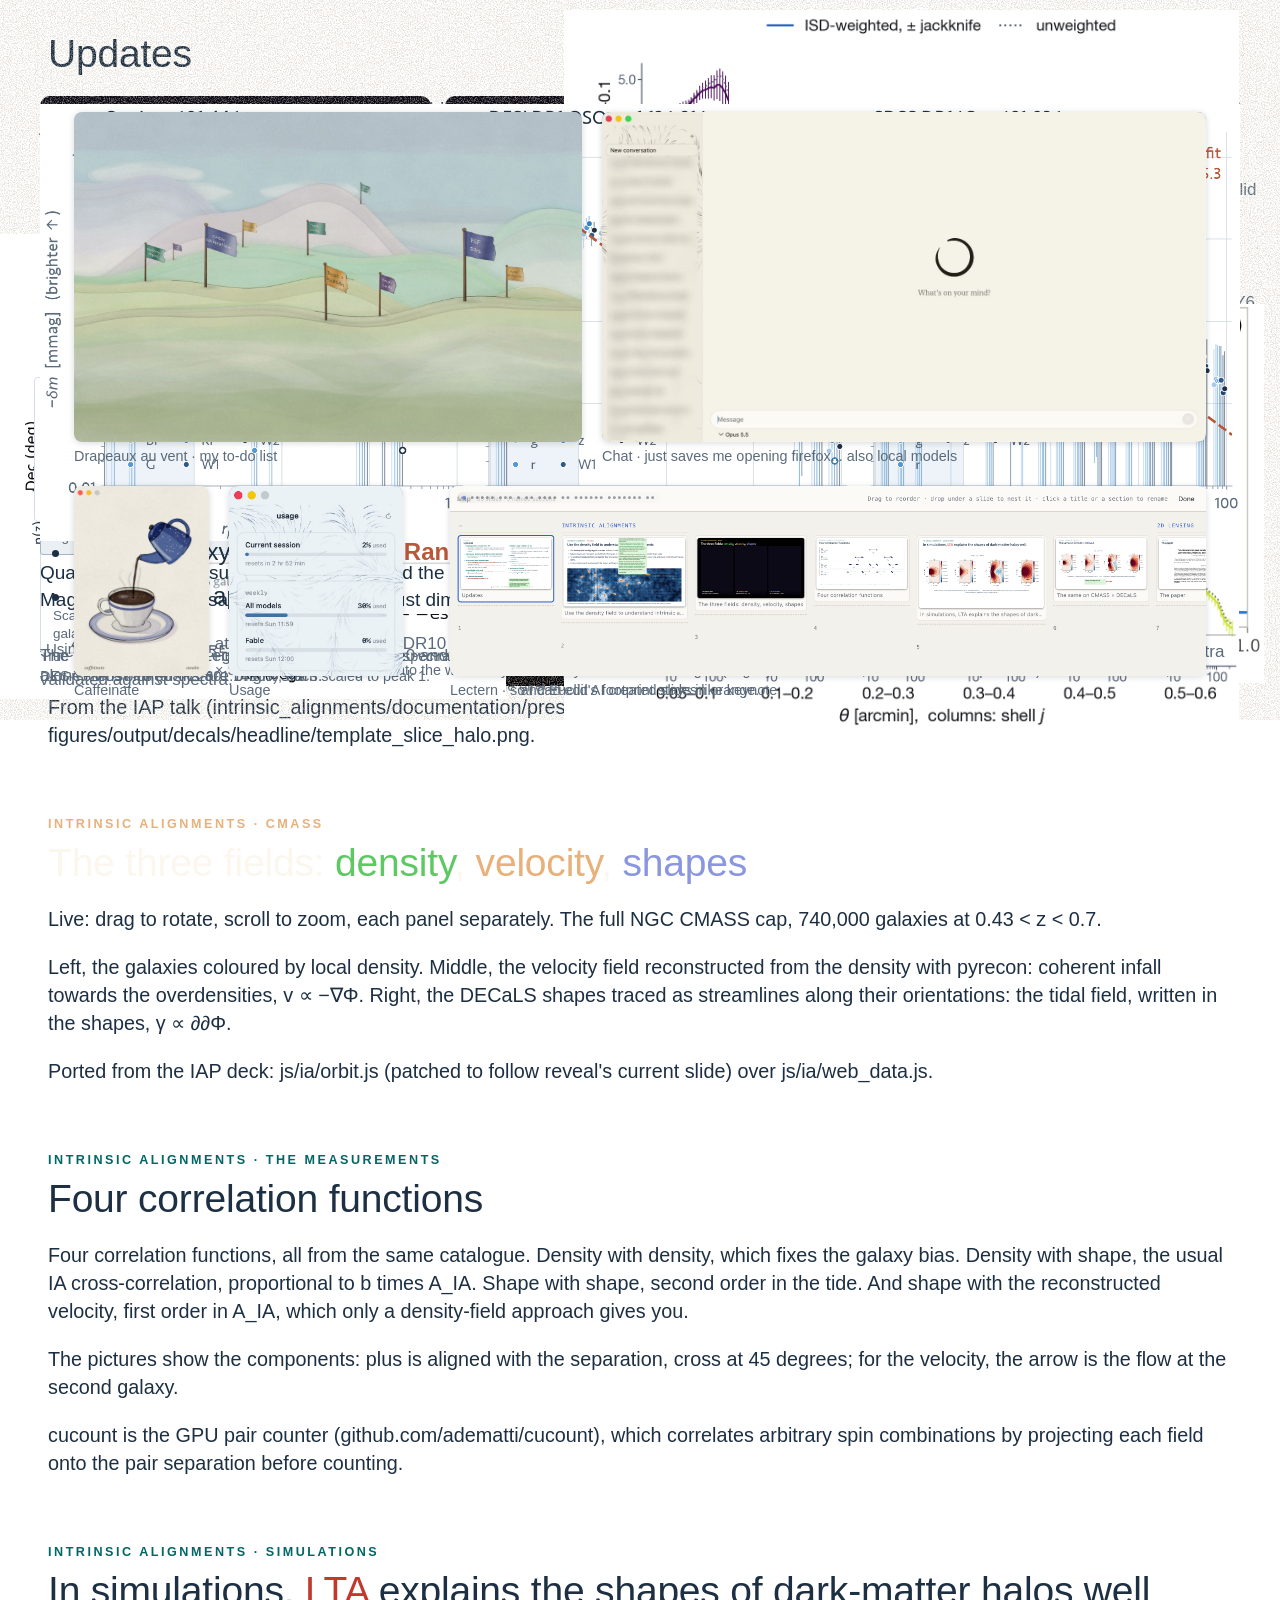
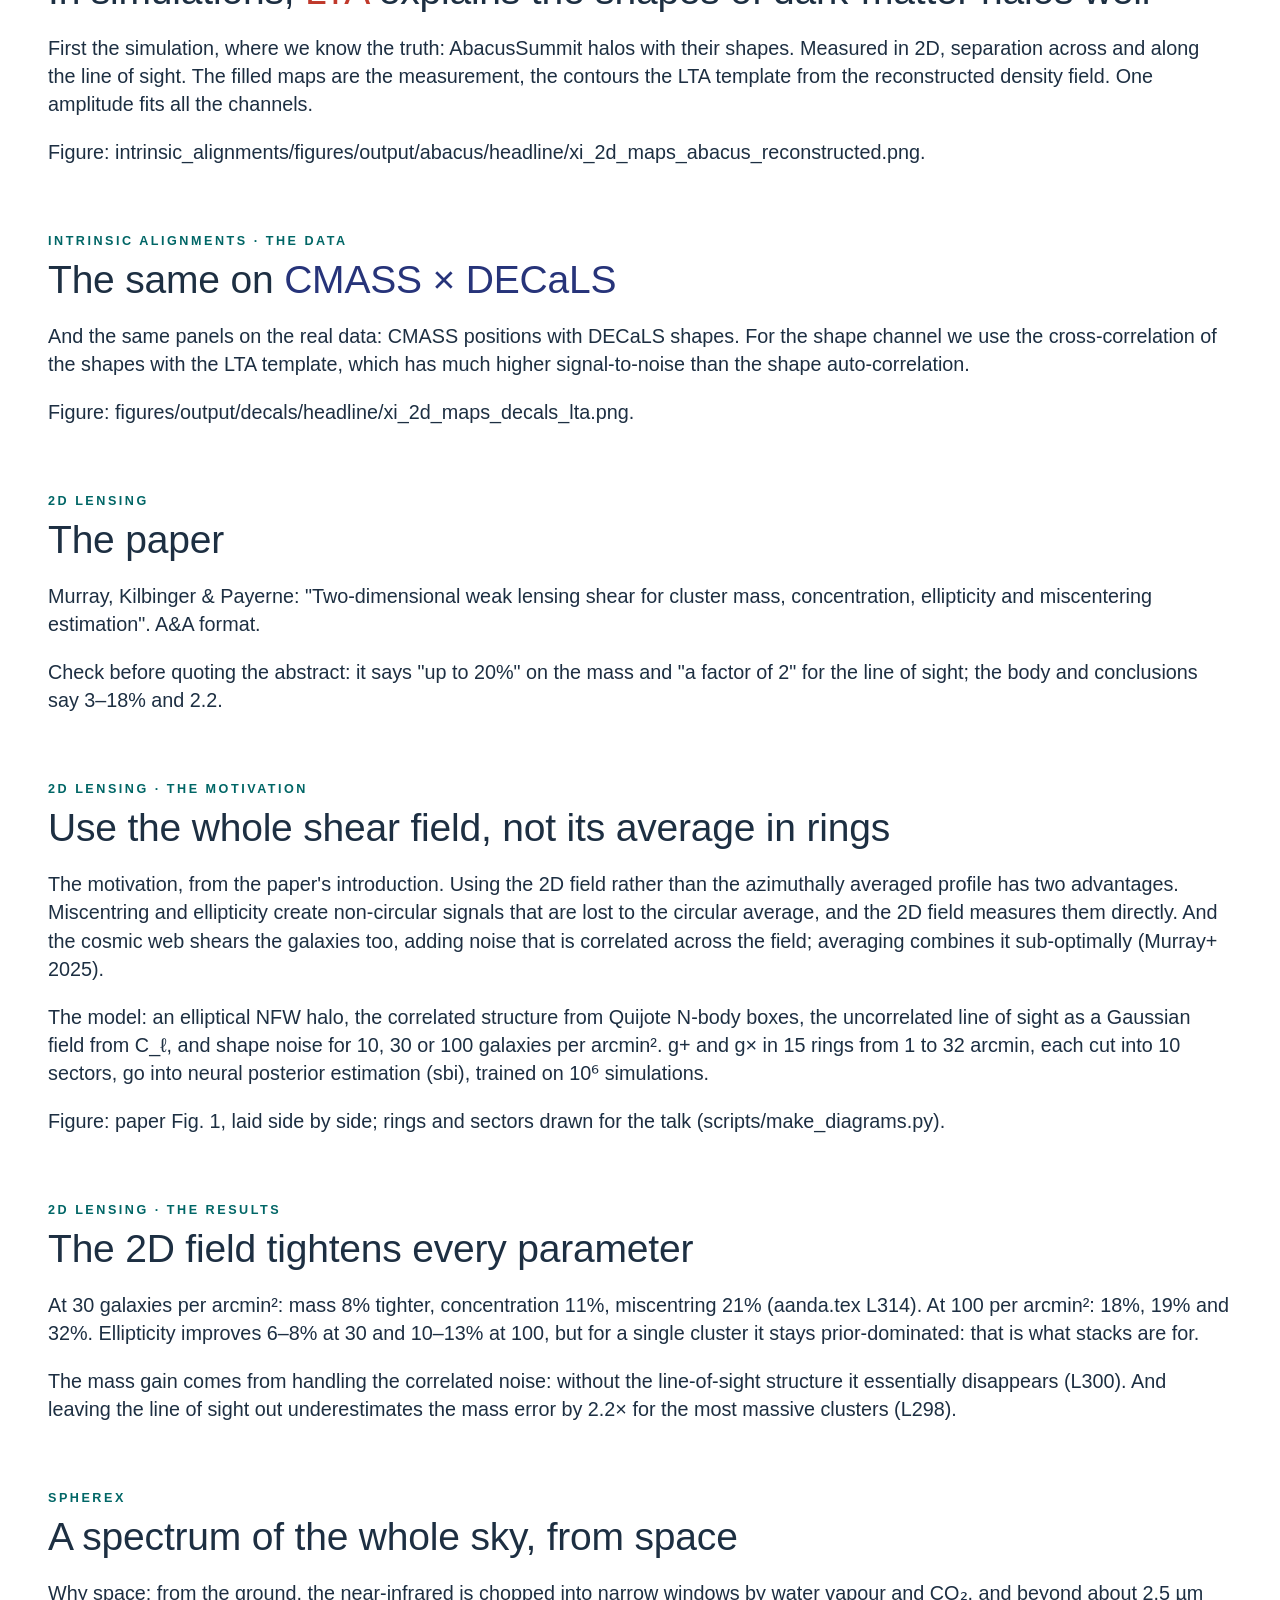
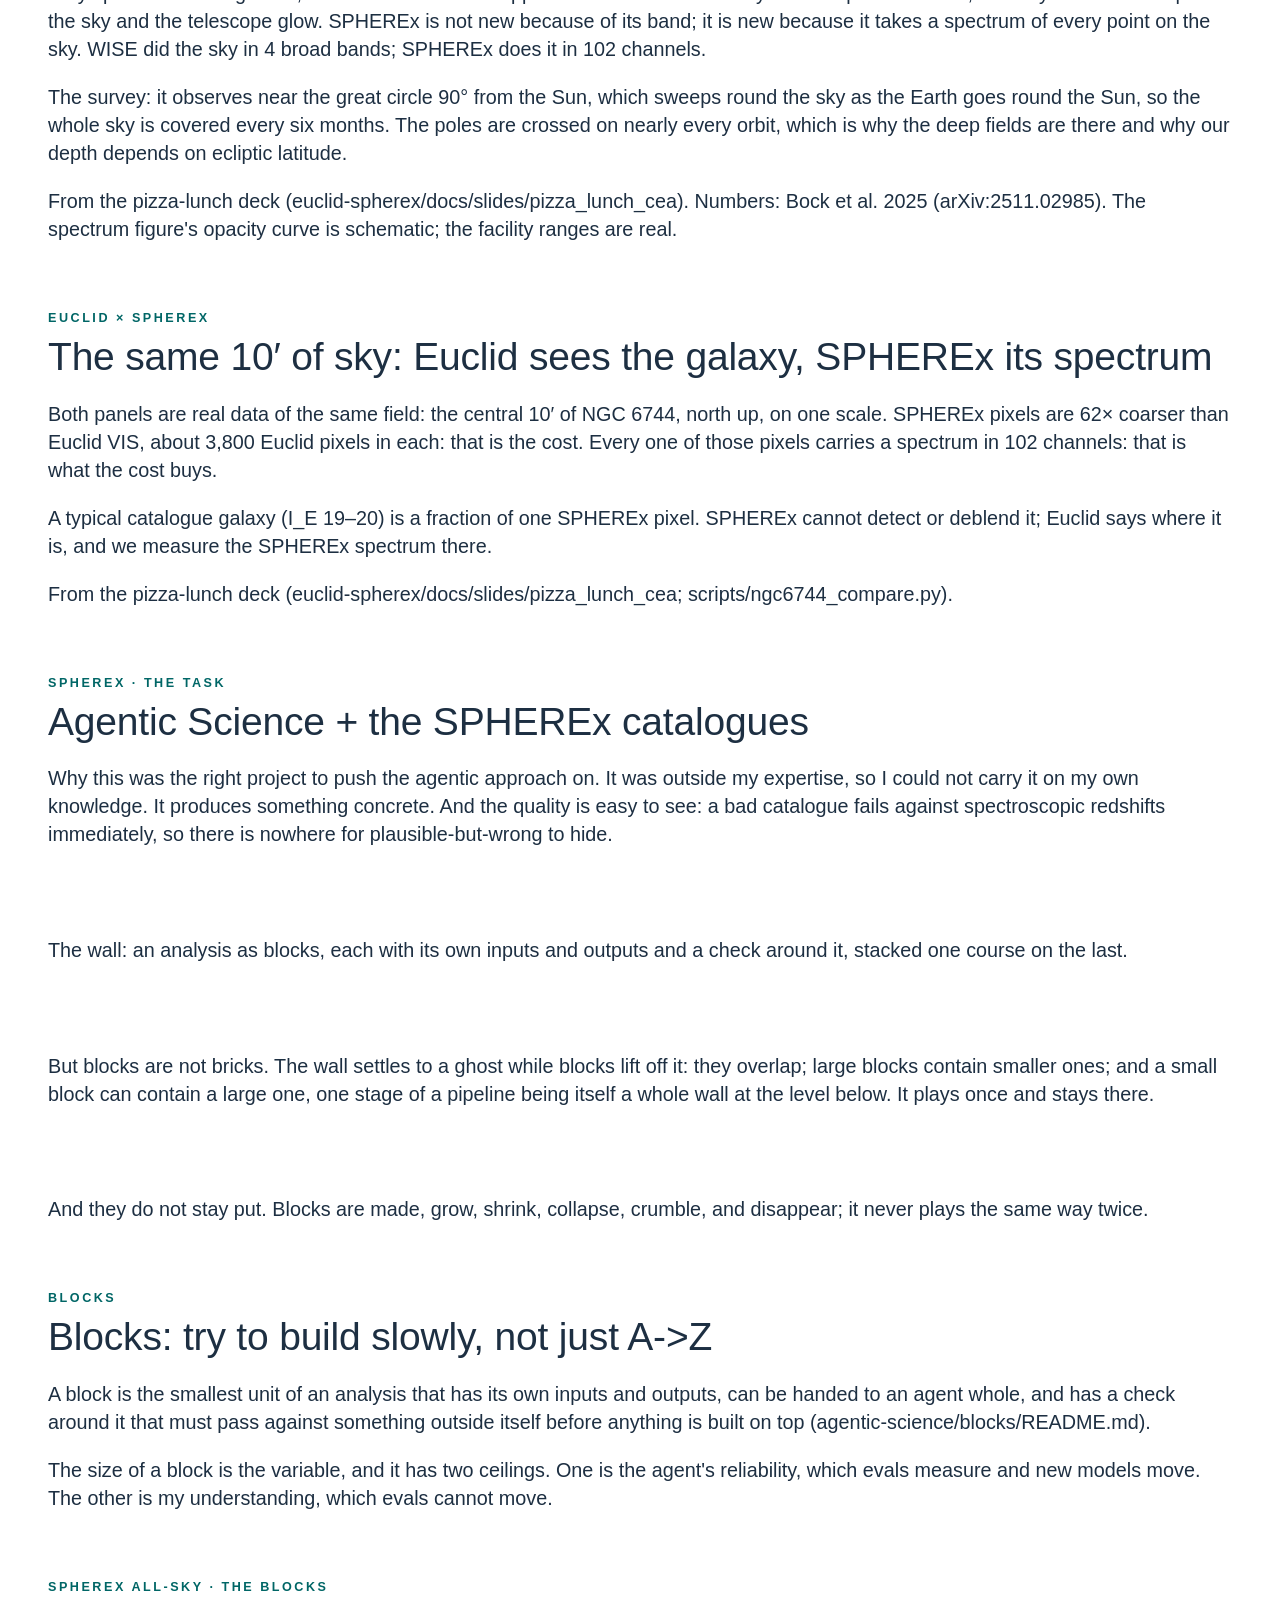
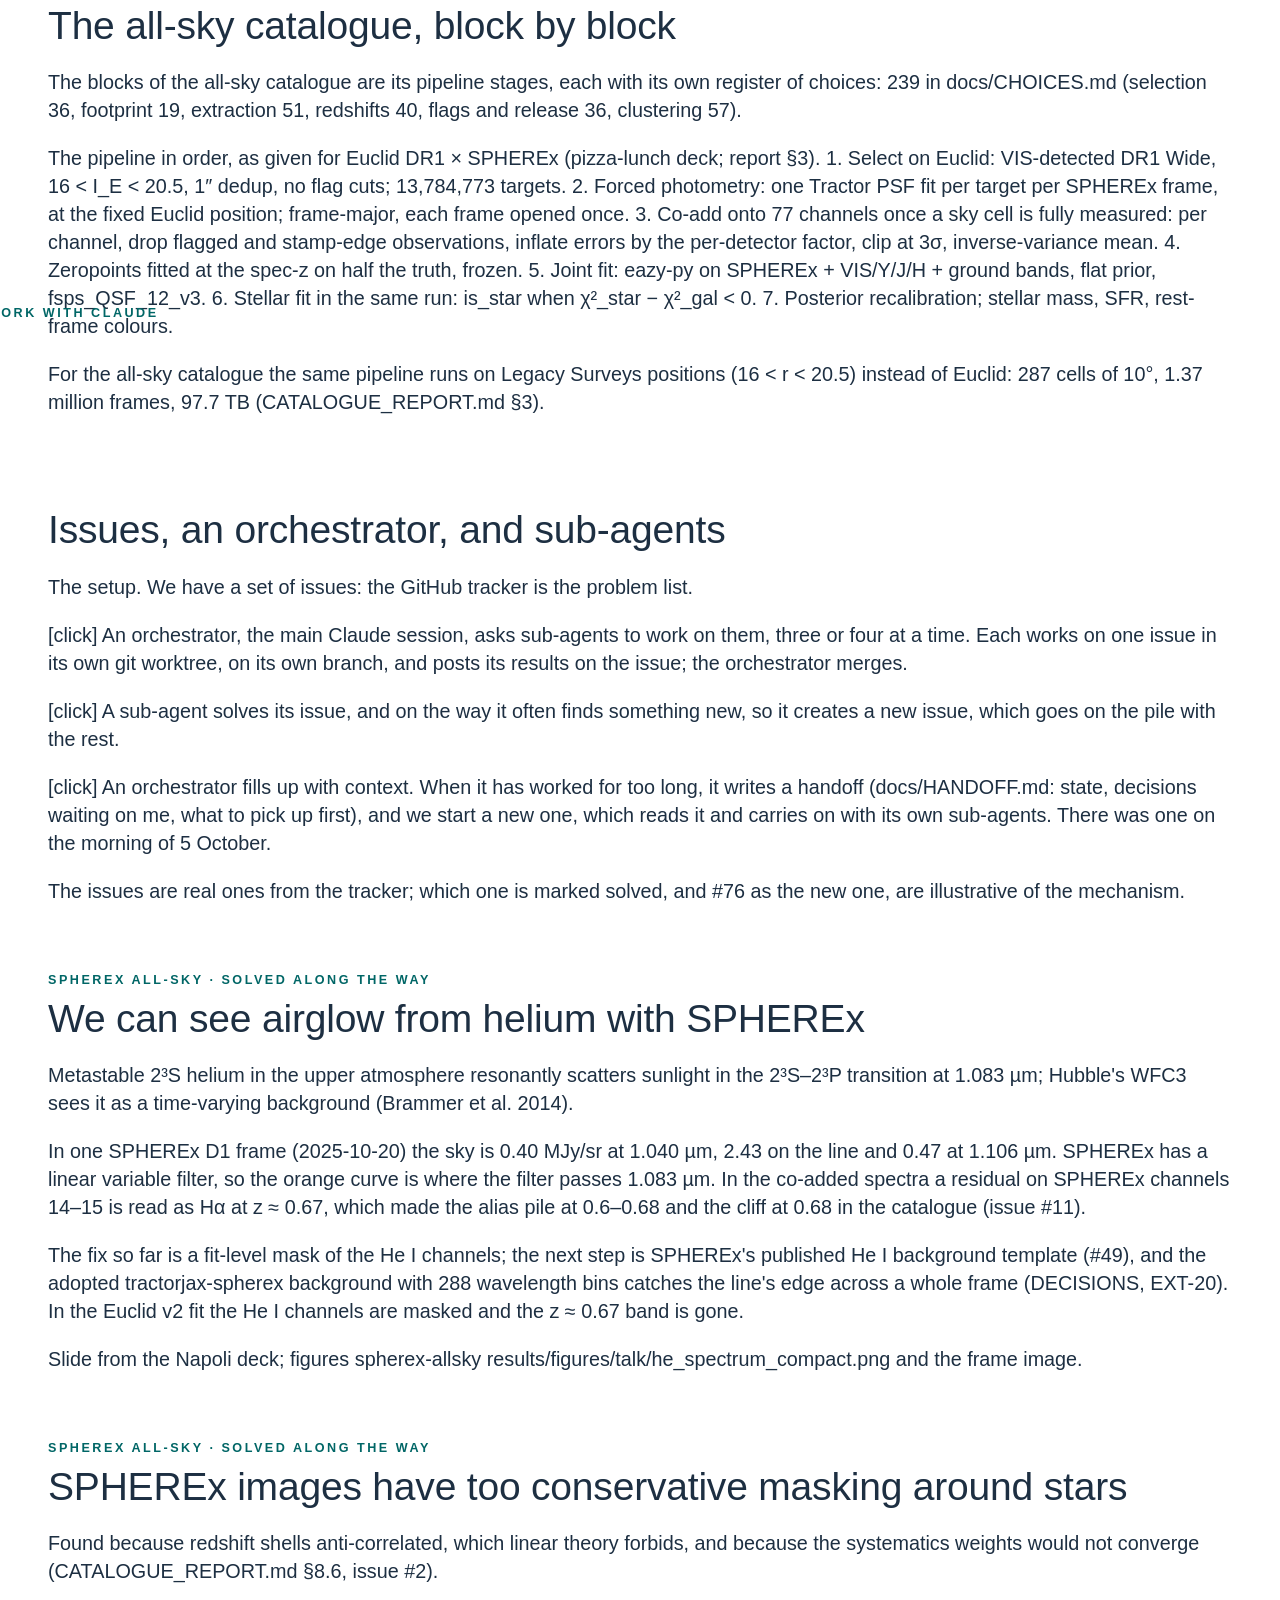
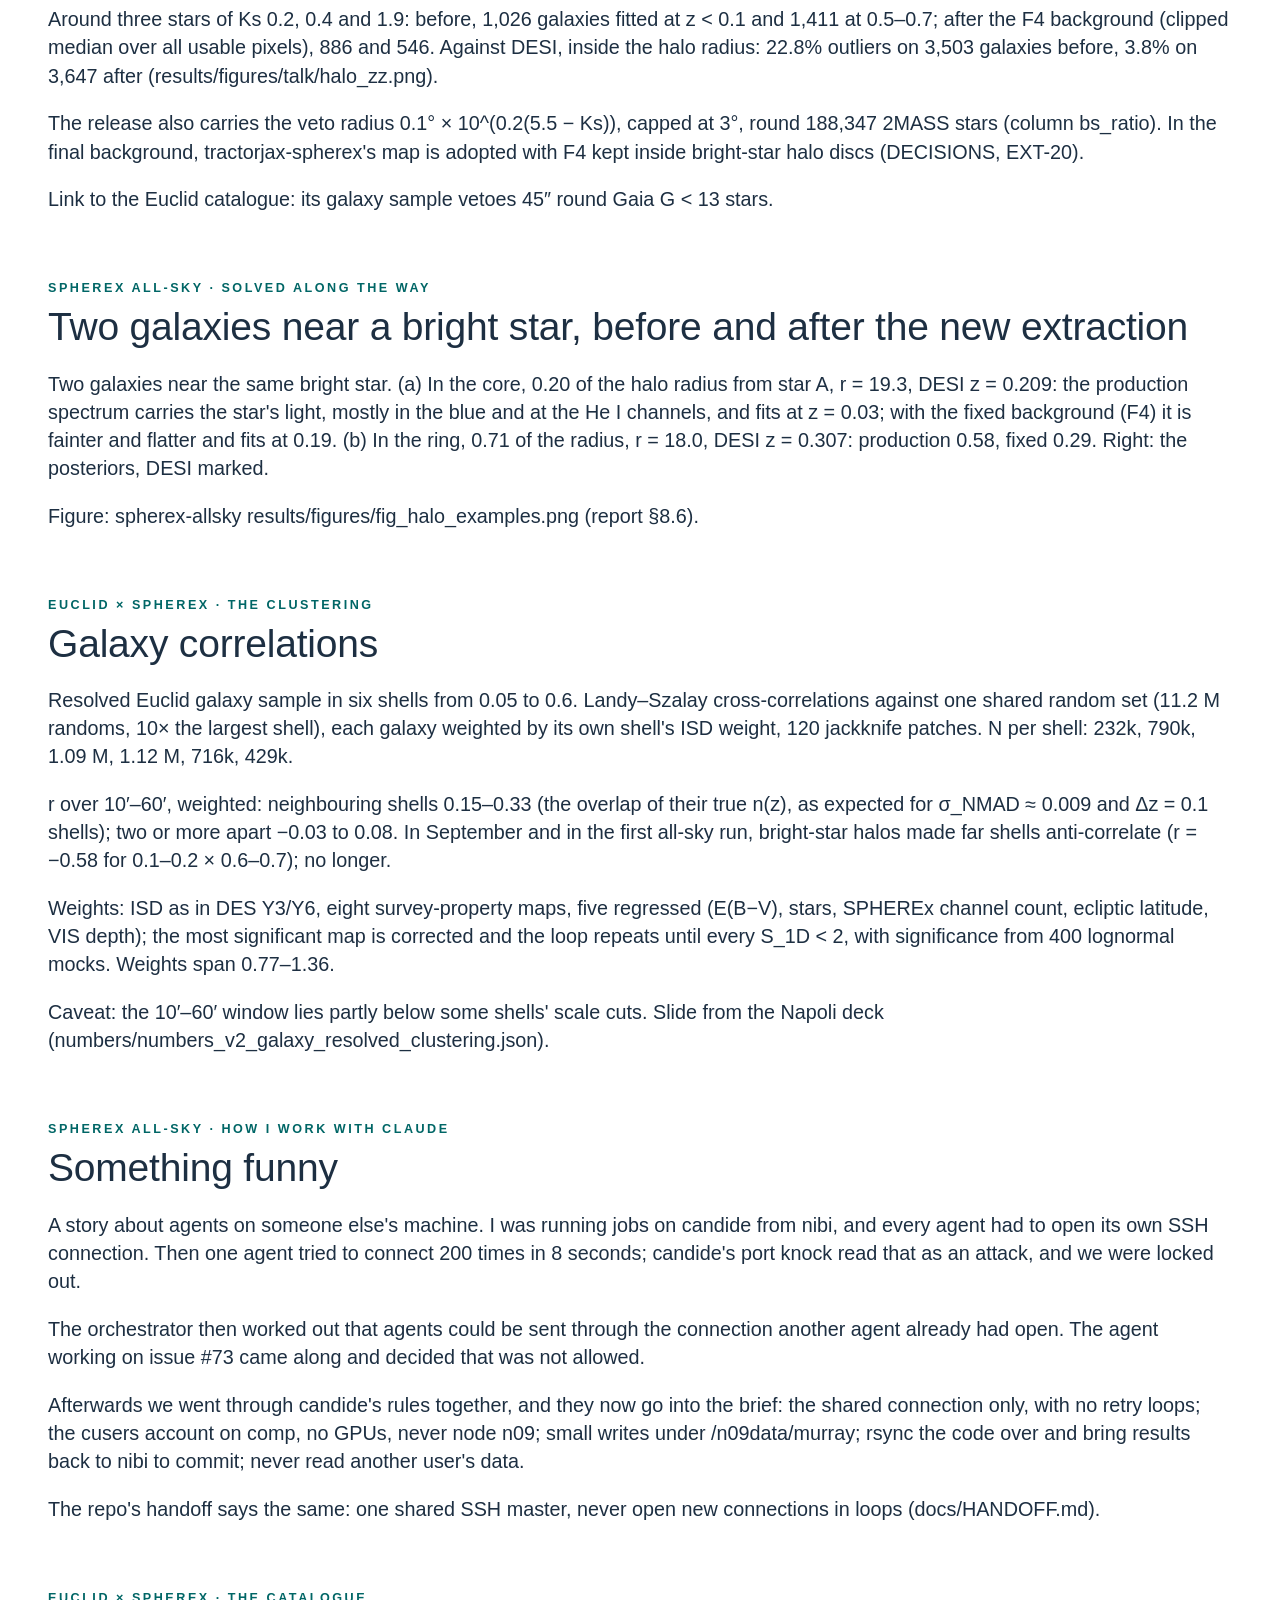
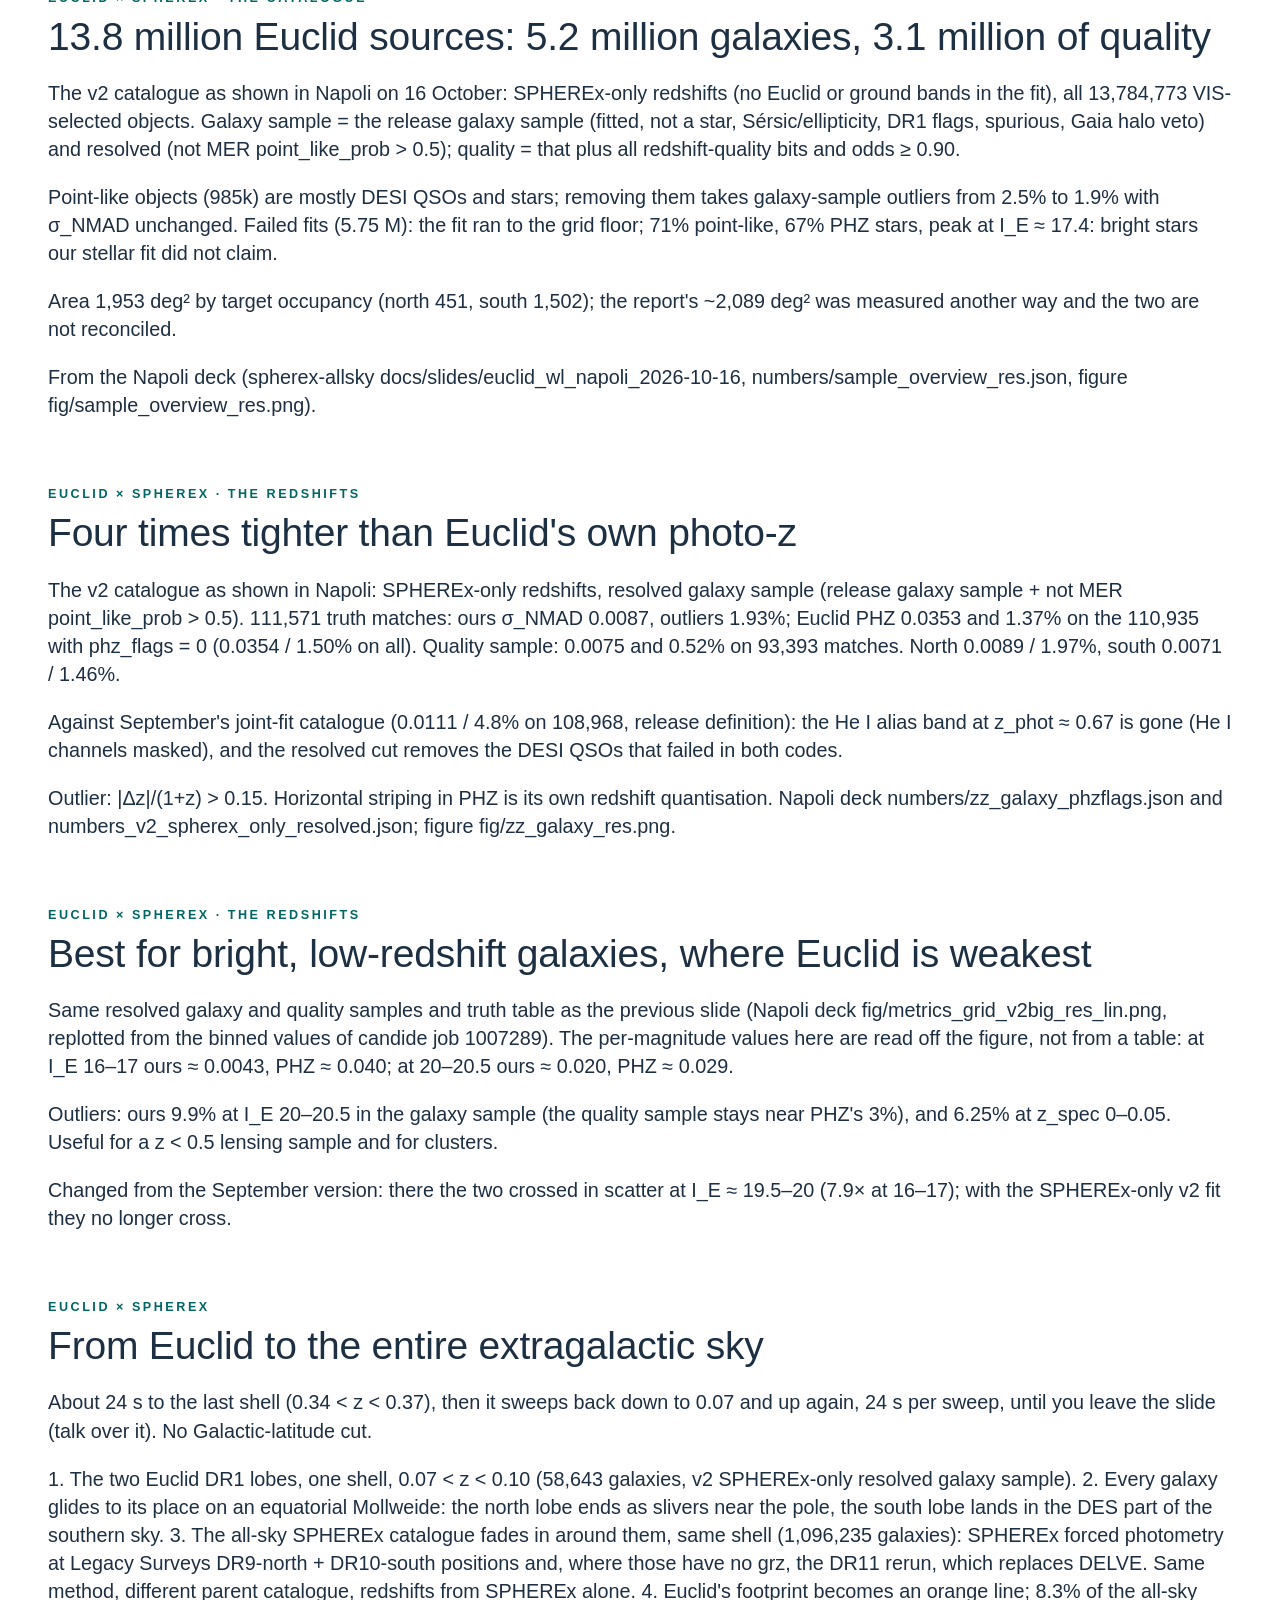
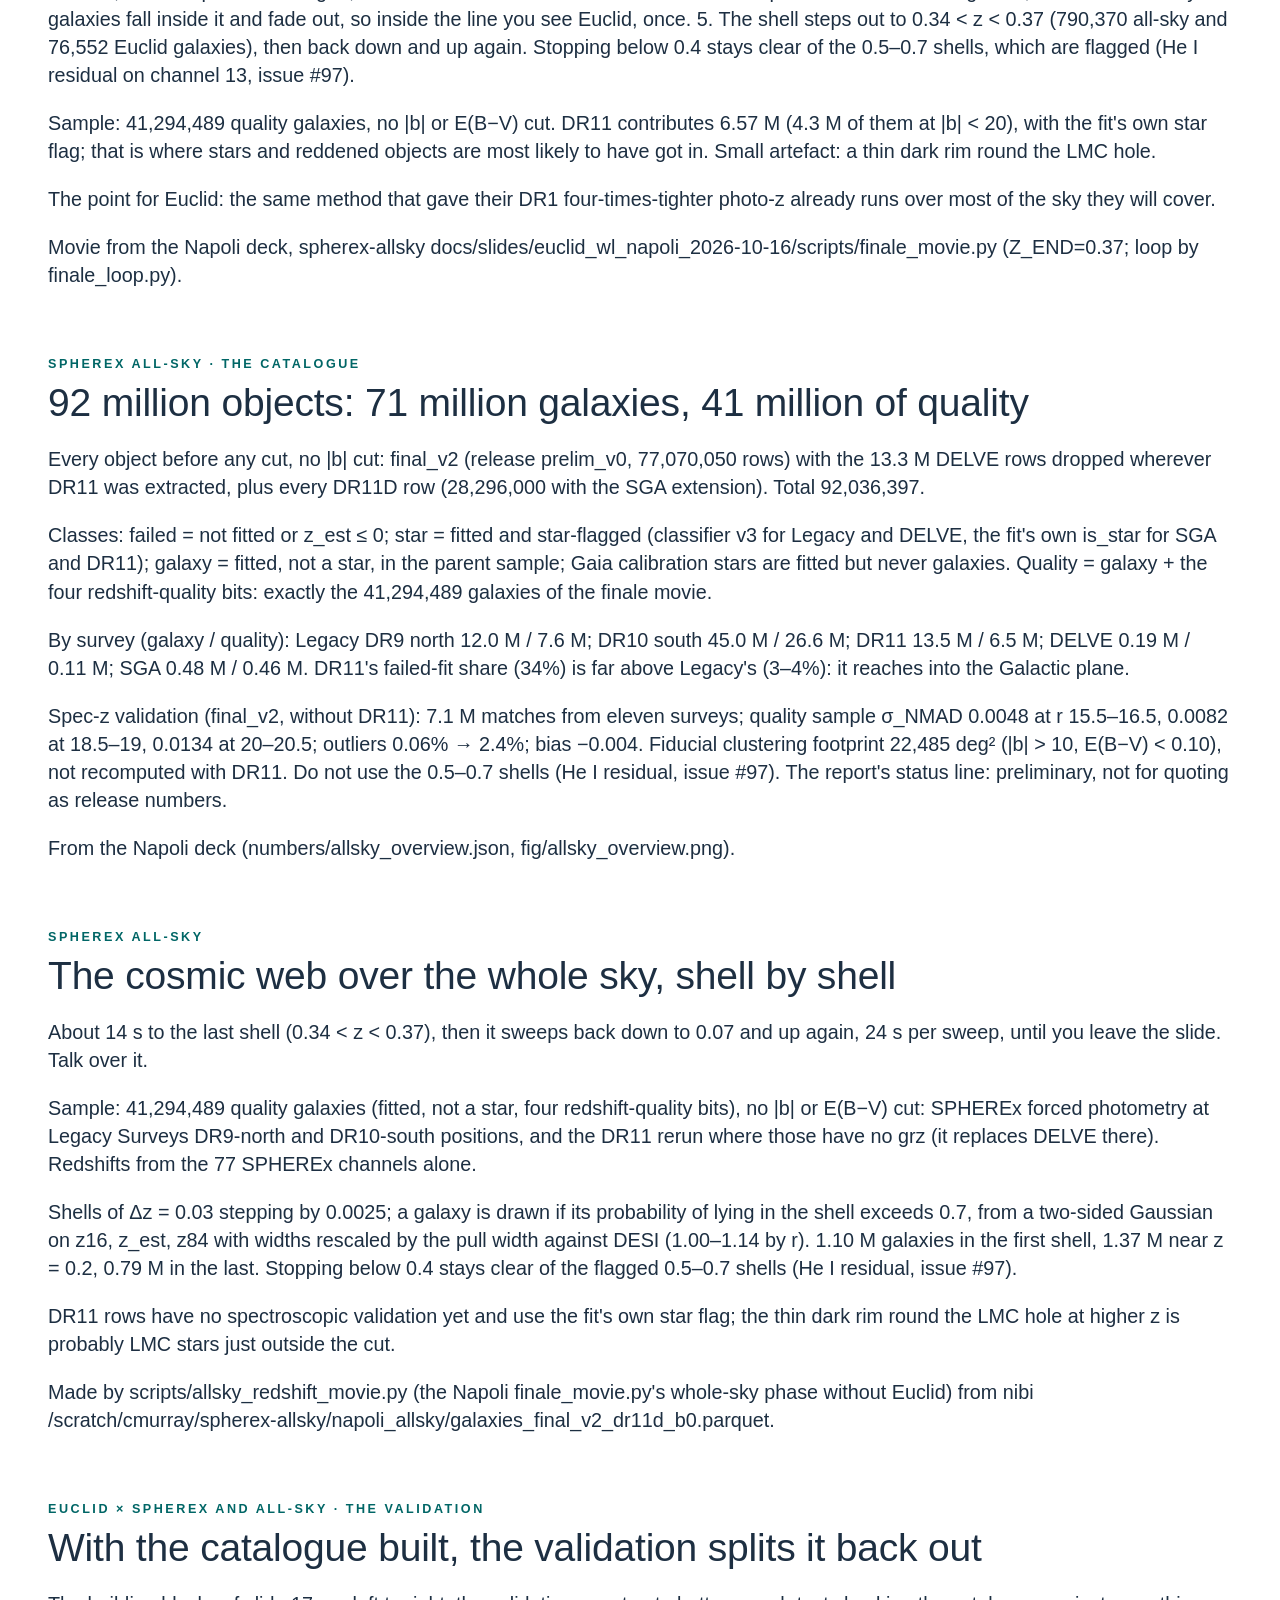
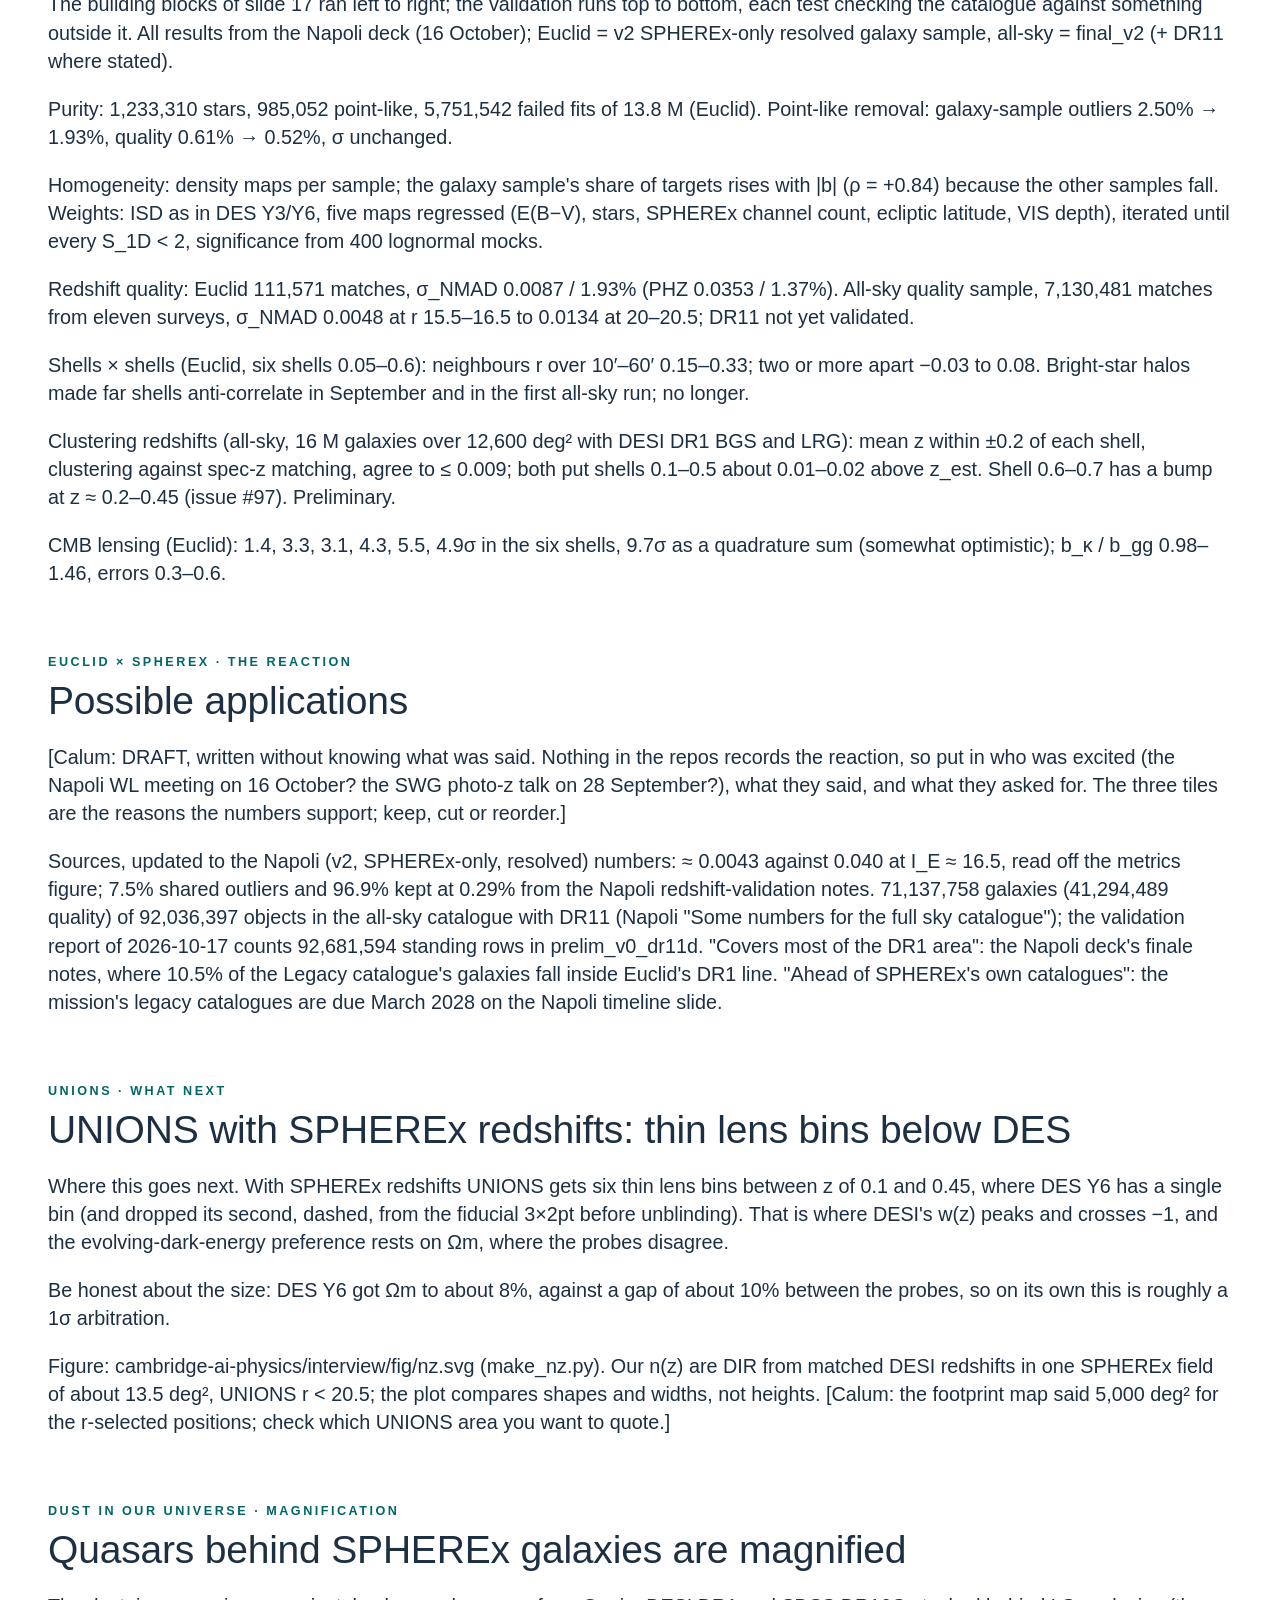
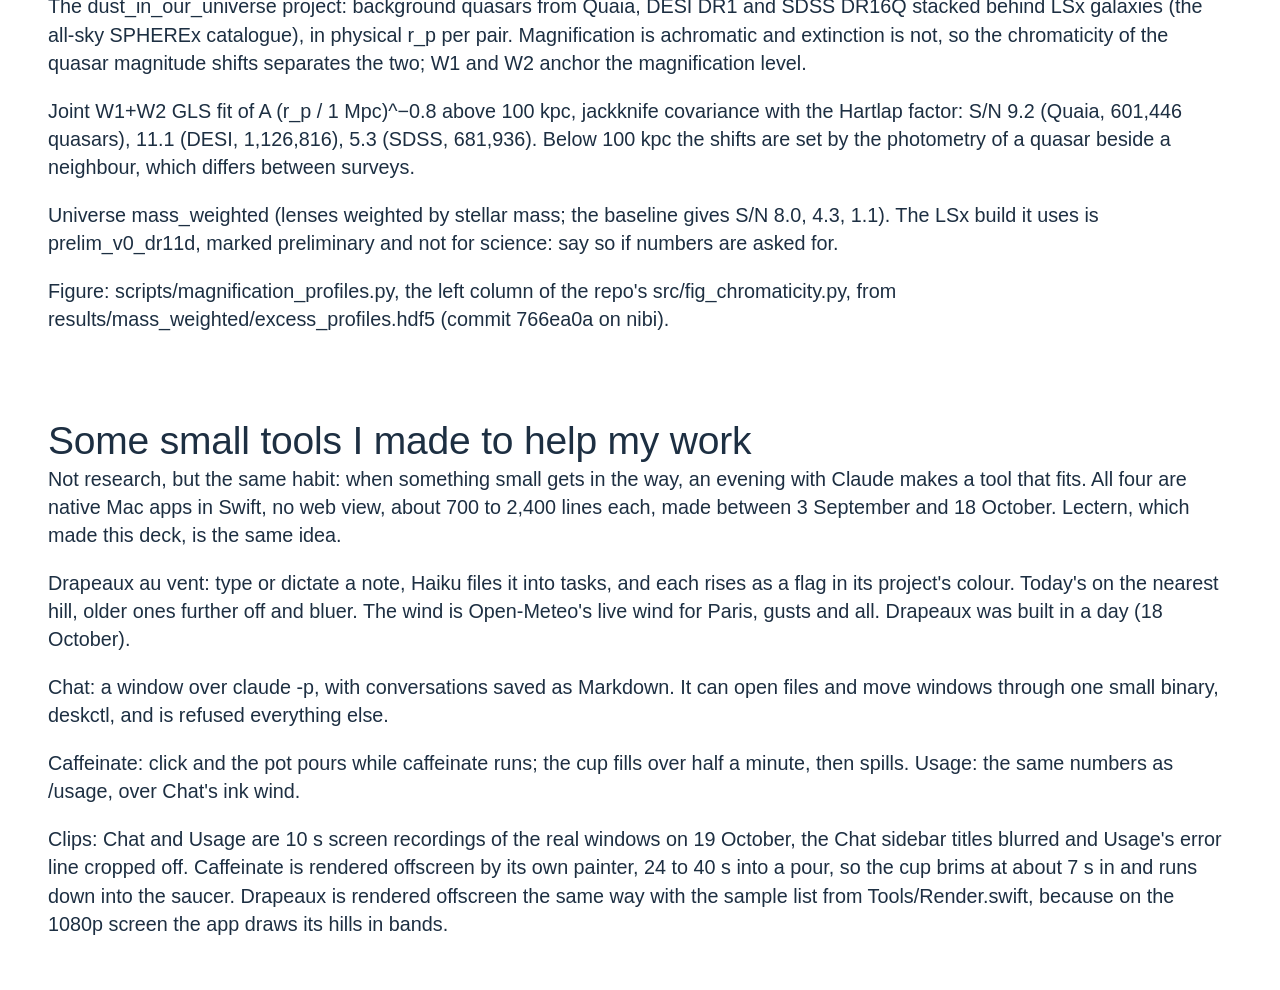
==== commit 10c62cb5: "unlisted talk: CosmoStat group-meeting deck updated (2026-10-20) Co-Authored-By: Claude Opus 5.5 (1M" ====
--- a/talks/2610_CosmoStat_GroupMeeting/index.html
+++ b/talks/2610_CosmoStat_GroupMeeting/index.html
@@ -26,7 +26,7 @@
           <li><b>Cosmological principle work</b>
             <ul><li><b class="paper">Nguyen &amp; Murray 2026, A&amp;A, <a href="https://arxiv.org/abs/2605.30367">arXiv:2605.30367</a></b>: our acceleration from Quaia quasar proper motions</li></ul></li>
           <li><b>Non-Gaussianity constraints</b>
-            <ul><li><b class="paper">UNIONS u-band dropouts</b></li><li><b class="paper">Payerne et al. 2026, <a href="https://arxiv.org/abs/2607.09943">arXiv:2607.09943</a></b></li></ul></li>
+            <ul><li>UNIONS u-band dropouts</li><li><b class="paper">Payerne et al. 2026, <a href="https://arxiv.org/abs/2607.09943">arXiv:2607.09943</a></b></li></ul></li>
         </ul>
         <ul class="ovlist" style="position:absolute;left:660px;top:100px;width:580px;margin:0;">
           <li><b>SPHEREx + Euclid / UNIONS / all-sky</b>
@@ -292,20 +292,15 @@
       <!-- what a block is: the definition, its four parts, and the two ceilings on its size -->
       <section id="block-def">
         <div class="kicker">Blocks</div>
-        <h2>A block is the smallest piece of an analysis an agent can be handed whole</h2>
-        <p class="claim ink" style="left:40px;top:136px;width:1150px;font-size:24px;">It has its own inputs and outputs, and a check around it that must pass against something outside itself before anything is built on top.</p>
-        <div class="tiles" style="left:40px;top:246px;width:1200px;grid-template-columns:repeat(4, 1fr);">
-          <p class="tile"><span class="t">Interface</span><span class="g">Inputs and outputs</span><span class="c">So blocks compose, and many can be built in parallel.</span></p>
-          <p class="tile"><span class="t">Contract</span><span class="g">A check outside it</span><span class="c">When it fails, the agent revisits its assumptions.</span></p>
-          <p class="tile"><span class="t">Decisions</span><span class="g">Its own choices</span><span class="c">Explicit, implicit and inherited, logged in ASTRA.</span></p>
-          <p class="tile"><span class="t">Size</span><span class="g">A variable</span><span class="c">How big a block can be is the open question.</span></p>
-        </div>
-        <div class="card" style="position:absolute;left:40px;top:470px;width:1200px;">
-          <p style="margin:0 0 6px;font-size:19px;"><b>Two ceilings on block size.</b></p>
-          <p style="margin:0 0 4px;font-size:18px;"><b class="accent">Agent reliability</b>: how much an agent can do and get right. Evals measure it, and new models move it.</p>
-          <p style="margin:0;font-size:18px;"><b class="accent">Human understanding</b>: evals cannot move it, and that is the point. The analysis cannot advance faster than I understand it.</p>
-        </div>
-        <aside class="notes">
+        <h2>Blocks: try to build slowly, not just A-&gt;Z</h2>
+        <ul class="ovlist roomy" style="position:absolute;left:40px;top:140px;width:1133px;margin:0;height:397px;">
+          <li><b>What it is</b>
+            <ul><li>Its own inputs and outputs, and a check around it that must pass against something outside itself before anything is built on top</li></ul></li>
+          <li><b>Its four parts</b>
+            <ul style="position:relative;left:0px;top:-4px;"><li>Interface: inputs and outputs, so blocks compose and many can be built in parallel</li><li>Contract: a check outside it; when it fails, the agent revisits its assumptions</li><li>Decisions: its own choices, explicit, implicit and inherited, logged in ASTRA</li><li>Size: a variable; how big a block can be is the open question</li></ul></li>
+          <li><b>Two ceilings on block size</b>
+            <ul><li><b class="paper">Agent reliability</b>: how much an agent can do and get right. Evals measure it, and new models move it</li><li><b class="paper">Human understanding</b>: evals cannot move it, and that is the point. The analysis cannot advance faster than I understand it</li></ul></li>
+        </ul><aside class="notes">
           <p>A block is the smallest unit of an analysis that has its own inputs and outputs, can be handed to an agent whole, and has a check around it that must pass against something outside itself before anything is built on top (agentic-science/blocks/README.md).</p>
           <p>The size of a block is the variable, and it has two ceilings. One is the agent's reliability, which evals measure and new models move. The other is my understanding, which evals cannot move.</p>
         </aside>
@@ -468,21 +463,9 @@
 
       <section id="allsky-candide">
         <div class="kicker">SPHEREx all-sky · how I work with Claude</div>
-        <h2>Two hundred knocks in eight seconds</h2>
-        <ol class="ovlist pipe" style="position:absolute;left:40px;top:120px;width:1200px;margin:0;">
-          <li><b>Jobs on candide, launched from nibi</b>
-            <ul><li>Every agent had to open its own SSH connection to candide</li></ul></li>
-          <li><b>One agent knocked on the door 200 times in 8 seconds</b>
-            <ul><li>candide's port knock took it as an attack, and we were blocked</li></ul></li>
-          <li><b>The orchestrator found a way back in</b>
-            <ul><li>Send agents through the connection another agent already had open</li></ul></li>
-          <li><b>The agent on issue #73 decided that was not allowed</b></li>
-          <li><b>Afterwards, we went through candide's rules together</b>
-            <ul><li>They now go into the agent's brief</li></ul></li>
-        </ol>
-        <div class="figcard" style="left:40px;top:420px;width:1200px;">
-          <img src="fig/allsky/talk/candide_rules.png" alt="An agent's brief: the shared connection only, with no retry loops; account cusers on comp, no GPUs, exclude n09; small writes under n09data/murray; rsync code over and bring results back to nibi to commit; never read n17data/cdaley">
-          <span class="cap">The candide rules, as an agent's brief now spells them out.</span>
+        <h2>Something funny</h2>
+        <div class="figcard" style="left:34px;top:377px;width:1200px;">
+          <img src="fig/allsky/talk/candide_rules.png" alt="An agent's brief: the shared connection only, with no retry loops; account cusers on comp, no GPUs, exclude n09; small writes under n09data/murray; rsync code over and bring results back to nibi to commit; never read n17data/cdaley" style="position:relative;left:0px;top:-218px;">
         </div><aside class="notes">
           <p>A story about agents on someone else's machine. I was running jobs on candide from nibi, and every agent had to open its own SSH connection. Then one agent tried to connect 200 times in 8 seconds; candide's port knock read that as an attack, and we were locked out.</p>
           <p>The orchestrator then worked out that agents could be sent through the connection another agent already had open. The agent working on issue #73 came along and decided that was not allowed.</p>
@@ -548,32 +531,6 @@
           <p>Same resolved galaxy and quality samples and truth table as the previous slide (Napoli deck fig/metrics_grid_v2big_res_lin.png, replotted from the binned values of candide job 1007289). The per-magnitude values here are read off the figure, not from a table: at I_E 16–17 ours ≈ 0.0043, PHZ ≈ 0.040; at 20–20.5 ours ≈ 0.020, PHZ ≈ 0.029.</p>
           <p>Outliers: ours 9.9% at I_E 20–20.5 in the galaxy sample (the quality sample stays near PHZ's 3%), and 6.25% at z_spec 0–0.05. Useful for a z &lt; 0.5 lensing sample and for clusters.</p>
           <p>Changed from the September version: there the two crossed in scatter at I_E ≈ 19.5–20 (7.9× at 16–17); with the SPHEREx-only v2 fit they no longer cross.</p>
-        </aside>
-      </section>
-
-      <!-- Euclid × SPHEREx 4 · what SPHEREx can do for Euclid -->
-      <section id="euclid-help">
-        <div class="kicker">Euclid × SPHEREx · for Euclid</div>
-        <h2>The two estimators fail on different galaxies</h2>
-        <div class="tiles" style="left:40px;top:120px;width:1200px;grid-template-columns:repeat(3, 1fr);">
-          <p class="tile"><span class="t">Different outliers</span><span class="g">Only 7.5% shared</span><span class="c">PHZ has slightly fewer outliers (1.4% vs 1.9%), but almost never the same ones.</span></p>
-          <p class="tile"><span class="t">Require agreement</span><span class="g">97% kept, 0.3% outliers</span><span class="c">at σ<sub>NMAD</sub> = 0.0085: a cleaner sample than either alone.</span></p>
-          <p class="tile"><span class="t">No spec-z needed</span><span class="g">CMB lensing at 9.7σ</span><span class="c">Lensing bias agrees with clustering bias in every shell: no sign of interlopers.</span></p>
-        </div>
-        <img src="fig/euclid/kappa_grid_lcl_res_y5.png" alt="Cross-power spectra of the galaxy sample with Planck CMB lensing in six redshift shells from z = 0.05 to 0.6, with detection significance" style="position:absolute;left:40px;top:290px;width:520px;">
-        <div class="steps" style="left:600px;top:300px;width:640px;">
-          <h3>Galaxies × Planck CMB lensing</h3>
-          <p>The lensing map sees where the galaxies really are, independently of our photometry. The galaxies' own clustering assumes the redshifts we gave them.</p>
-          <h3 class="next">They agree</h3>
-          <p>b<sub>κ</sub> / b<sub>gg</sub> = 1.0–1.5 from z = 0.05 to 0.6, within the errors in all six shells.</p>
-          <p class="soft" style="font-size:15px;">Pseudo-C<sub>ℓ</sub> with NaMaster, systematics-weighted.</p>
-        </div>
-        <aside class="notes">
-          <p>How SPHEREx can solve some Euclid problems, with the Napoli (v2, SPHEREx-only, resolved) numbers. PHZ has slightly fewer catastrophic outliers, 1.37% against 1.93%, but only 7.5% of our outliers are also PHZ outliers. Requiring |z_est − PHZ|/(1+PHZ) &lt; 0.15 keeps 96.9% at σ_NMAD 0.0085 and 0.29% outliers.</p>
-          <p>And without spectroscopy: galaxy × Planck CMB lensing in six shells 0.05–0.6, detected at 1.4, 3.3, 3.1, 4.3, 5.5, 4.9σ, 9.7σ combined (a quadrature sum, so somewhat optimistic). b_κ / b_gg = 1.17, 1.46, 0.98, 1.16, 1.29, 1.08 (b_κ errors 0.32–0.63): consistent everywhere. In September the 0.7–1.0 shell had b_κ 0.50 ± 0.30 against b_gg 1.32; the v2 measurement stops at 0.6.</p>
-          <p>The old three-panel figure (fig/euclid/fig_phz_zz.png) was from the September catalogue, with its He I band at 0.67, so it is no longer shown; Napoli has no v2 version of it. CMB figure: Napoli deck fig/kappa_grid_lcl_res_y5.png.</p>
-          <p>Spectroscopic coverage is 10–20% at I_E &lt; 19.5 and under 1% at I_E &gt; 20, and poor exactly where photo-z outliers live (colour_mag.png).</p>
-          <p>[Calum: this is the slide for "how SPHEREx can solve Euclid problems" if there is time this morning; the numbers are from the report, the framing is mine.]</p>
         </aside>
       </section>
 
@@ -654,17 +611,19 @@
       <!-- Euclid × SPHEREx 5 · DRAFT: how the Euclid people have taken it -->
       <section id="euclid-excited">
         <div class="kicker">Euclid × SPHEREx · the reaction</div>
-        <h2>Why the Euclid people are excited</h2>
-        <div class="tiles" style="left:40px;top:150px;width:1200px;grid-template-columns:repeat(3, 1fr);">
-          <p class="tile"><span class="t">Where Euclid is weakest</span><span class="g">About 9× tighter at I<sub>E</sub> ≈ 16.5</span><span class="c">Bright, low-redshift galaxies: a clean lens sample below z ≈ 0.5, and clusters.</span></p>
-          <p class="tile"><span class="t">A second opinion</span><span class="g">Only 7.5% of outliers shared</span><span class="c">Requiring the two estimators to agree keeps 97% of the galaxies at 0.3% outliers.</span></p>
-          <p class="tile"><span class="t">Already over their sky</span><span class="g">71 million galaxies, now</span><span class="c">The same pipeline on Legacy Surveys DR9–DR11 positions covers most of the DR1 area and far beyond, ahead of SPHEREx's own catalogues.</span></p>
-        </div>
-        <div class="steps" style="left:40px;top:340px;width:1200px;">
-          <h3 class="next">What comes next with them</h3>
-          <p>[Calum: who wants what, e.g. OU-PHZ taking the combined estimator, the WL people a low-z lens sample.]</p>
-        </div>
-        <aside class="notes">
+        <h2>Possible applications</h2>
+        <ul class="ovlist big" style="position:absolute;left:40px;top:136px;width:1200px;margin:0;">
+          <li>3×2pt analysis with Euclid <span class="soft">·</span> <b class="paper">Alex Hall, Hironao Miyatake</b></li>
+          <li>3×2pt analysis with UNIONS <span class="soft">·</span> <b class="paper">Calum, Cail, Martin, Antonin, ++</b></li>
+          <li>Intrinsic alignments with Euclid <span class="soft">·</span> <b class="paper">Benjamin Joachimi</b></li>
+          <li>Cosmological parity violations with galaxy shapes <span class="soft">·</span> <b class="paper">Yun-Hao Zhang</b></li>
+          <li>Photo-z calibration for Euclid <span class="soft">·</span> <b class="paper">William d'Assignies</b></li>
+          <li>Field-level inference <span class="soft">·</span> <b class="paper">Hardik Kuralkar, Mike Hudson</b></li>
+          <li>Cluster catalogues <span class="soft">·</span> <b class="paper">Lammin Ahad</b></li>
+          <li>Cross-correlations for gravitational waves</li>
+          <li>Mapping dust in the Universe <span class="soft">·</span> <b class="paper">Calum</b></li><li>Galaxy–galaxy lensing <span class="soft">·</span> <b class="paper">Divya Rana</b></li>
+          <li>Lots of other applications</li>
+        </ul><aside class="notes">
           <p>[Calum: DRAFT, written without knowing what was said. Nothing in the repos records the reaction, so put in who was excited (the Napoli WL meeting on 16 October? the SWG photo-z talk on 28 September?), what they said, and what they asked for. The three tiles are the reasons the numbers support; keep, cut or reorder.]</p>
           <p>Sources, updated to the Napoli (v2, SPHEREx-only, resolved) numbers: ≈ 0.0043 against 0.040 at I_E ≈ 16.5, read off the metrics figure; 7.5% shared outliers and 96.9% kept at 0.29% from the Napoli redshift-validation notes. 71,137,758 galaxies (41,294,489 quality) of 92,036,397 objects in the all-sky catalogue with DR11 (Napoli "Some numbers for the full sky catalogue"); the validation report of 2026-10-17 counts 92,681,594 standing rows in prelim_v0_dr11d. "Covers most of the DR1 area": the Napoli deck's finale notes, where 10.5% of the Legacy catalogue's galaxies fall inside Euclid's DR1 line. "Ahead of SPHEREx's own catalogues": the mission's legacy catalogues are due March 2028 on the Napoli timeline slide.</p>
         </aside>
@@ -696,11 +655,11 @@
       <!-- dust in our universe · quasars behind SPHEREx galaxies are magnified: the three samples -->
       <section id="dust-magnification" data-section="Dust">
         <div class="kicker">Dust in our universe · magnification</div>
-        <img src="fig/logos/lightcone.svg" alt="Lightcone Research" style="position:absolute;left:1040px;top:30px;width:200px;">
+        <img src="fig/logos/lightcone.svg" alt="Lightcone Research" style="position:absolute;left:89px;top:635px;width:200px;">
         <h2>Quasars behind SPHEREx galaxies are magnified</h2>
         <img src="fig/dust/magnification.png" alt="Three panels, Quaia, DESI DR1 QSOs and SDSS DR16Q: the mean brightening of quasars against projected distance from LSx galaxies, every band, falling as r_p to the -0.8, with the joint W1 and W2 fit and its S/N" style="position:absolute;left:40px;top:104px;width:1200px;">
         <p style="position:absolute;left:40px;top:560px;width:1200px;margin:0;font-size:19px;line-height:1.4;">Quasars from three surveys, stacked behind the all-sky SPHEREx galaxies: the closer the galaxy, the brighter the quasar, in every band. <b>Magnification is the same in every band</b>; dust dims blue bands more than red ones, so the colours of the same shifts measure the dust.</p>
-        <p class="soft" style="position:absolute;left:40px;top:650px;width:1200px;margin:0;font-size:15px;">Lenses weighted by stellar mass. Dashed: the joint W1 + W2 fit of a (r<sub>p</sub> / 1 Mpc)<sup>−0.8</sup> profile above 100 kpc; smaller scales shaded. Open points have the opposite sign. Preliminary catalogue.</p><aside class="notes">
+        <p class="soft" style="position:absolute;left:46px;top:638px;width:1200px;margin:0;font-size:15px;">Using:</p><aside class="notes">
           <p>The dust_in_our_universe project: background quasars from Quaia, DESI DR1 and SDSS DR16Q stacked behind LSx galaxies (the all-sky SPHEREx catalogue), in physical r_p per pair. Magnification is achromatic and extinction is not, so the chromaticity of the quasar magnitude shifts separates the two; W1 and W2 anchor the magnification level.</p>
           <p>Joint W1+W2 GLS fit of A (r_p / 1 Mpc)^−0.8 above 100 kpc, jackknife covariance with the Hartlap factor: S/N 9.2 (Quaia, 601,446 quasars), 11.1 (DESI, 1,126,816), 5.3 (SDSS, 681,936). Below 100 kpc the shifts are set by the photometry of a quasar beside a neighbour, which differs between surveys.</p>
           <p>Universe mass_weighted (lenses weighted by stellar mass; the baseline gives S/N 8.0, 4.3, 1.1). The LSx build it uses is prelim_v0_dr11d, marked preliminary and not for science: say so if numbers are asked for.</p>
@@ -710,7 +669,7 @@
 
       <!-- apps · the little Mac apps made with Claude, each running (fig/apps, 10 s loops) -->
       <section id="apps">
-        <h2 style="position:relative;left:0px;top:18px;">Some small tools I made to help me</h2>
+        <h2 style="position:relative;left:0px;top:18px;">Some small tools I made to help my work</h2>
         <video src="fig/apps/drapeaux.mp4" poster="fig/apps/drapeaux_poster.jpg" muted="" loop="" playsinline="" data-autoplay="" style="position:absolute;left:74px;top:112px;width:508px;height:330px;object-fit:cover;border-radius:8px;box-shadow:0 1px 6px rgba(29,47,66,0.18);"></video>
         <video src="fig/apps/chat.mp4" poster="fig/apps/chat_poster.jpg" muted="" loop="" playsinline="" data-autoplay="" style="position:absolute;left:602px;top:112px;width:604px;height:330px;object-fit:cover;border-radius:8px;box-shadow:0 1px 6px rgba(29,47,66,0.18);"></video>
         <p class="caption" style="position:absolute;left:74px;top:446px;width:508px;margin:0;"><b>Drapeaux au vent</b> · my to-do list</p>
--- a/talks/2610_CosmoStat_GroupMeeting/deck.css
+++ b/talks/2610_CosmoStat_GroupMeeting/deck.css
@@ -199,3 +199,6 @@
 .reveal .tiles.ov.tight ul { margin: 4px 0 0; }
 .reveal .tiles.ov.tight li { font-size: 15px; line-height: 1.3; margin: 0 0 3px; }
 .reveal .ovlist b.paper, .reveal .ovlist b.paper a { color: var(--warm); text-decoration: none; }
+.reveal .ovlist.big > li { font-size: 24px; line-height: 1.35; margin: 0 0 12px; }
+.reveal .ovlist.roomy > li { font-size: 24px; margin: 0 0 18px; }
+.reveal .ovlist.roomy ul li { font-size: 20px; line-height: 1.4; margin: 0 0 5px; }
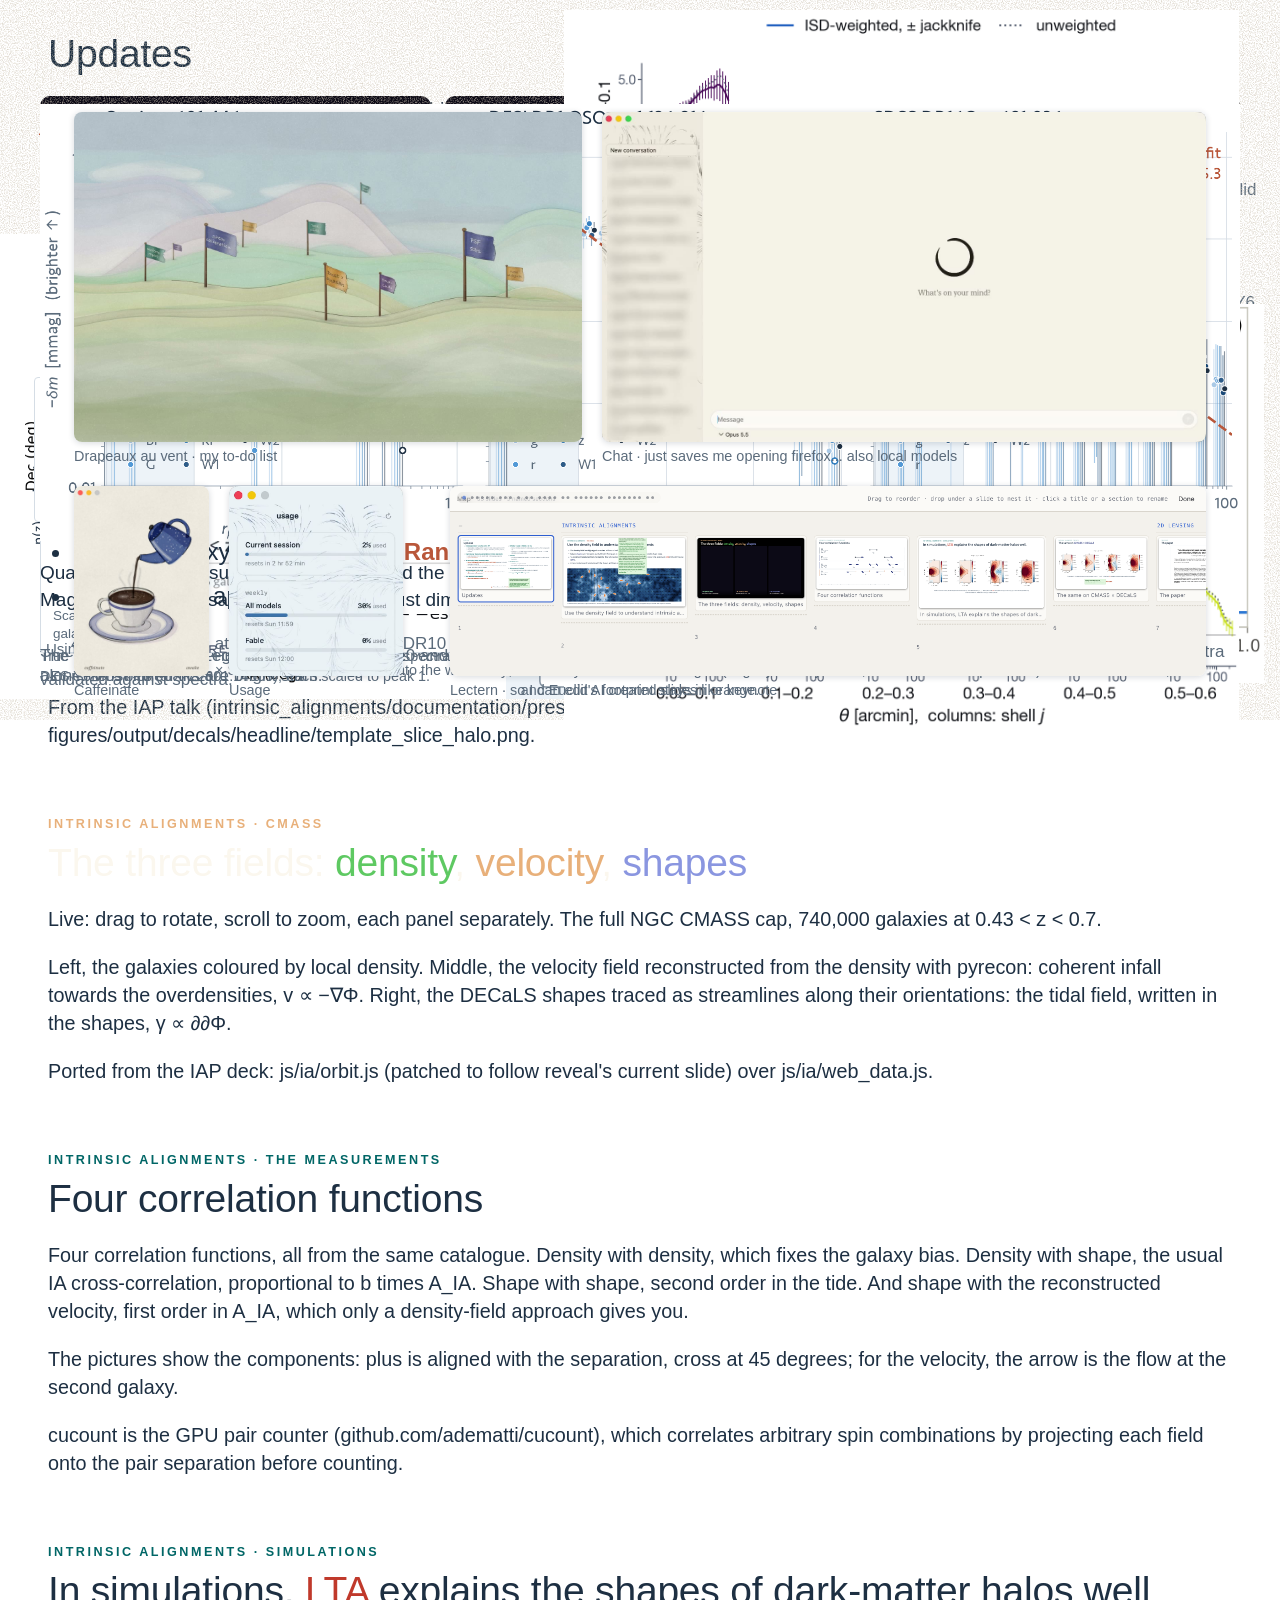
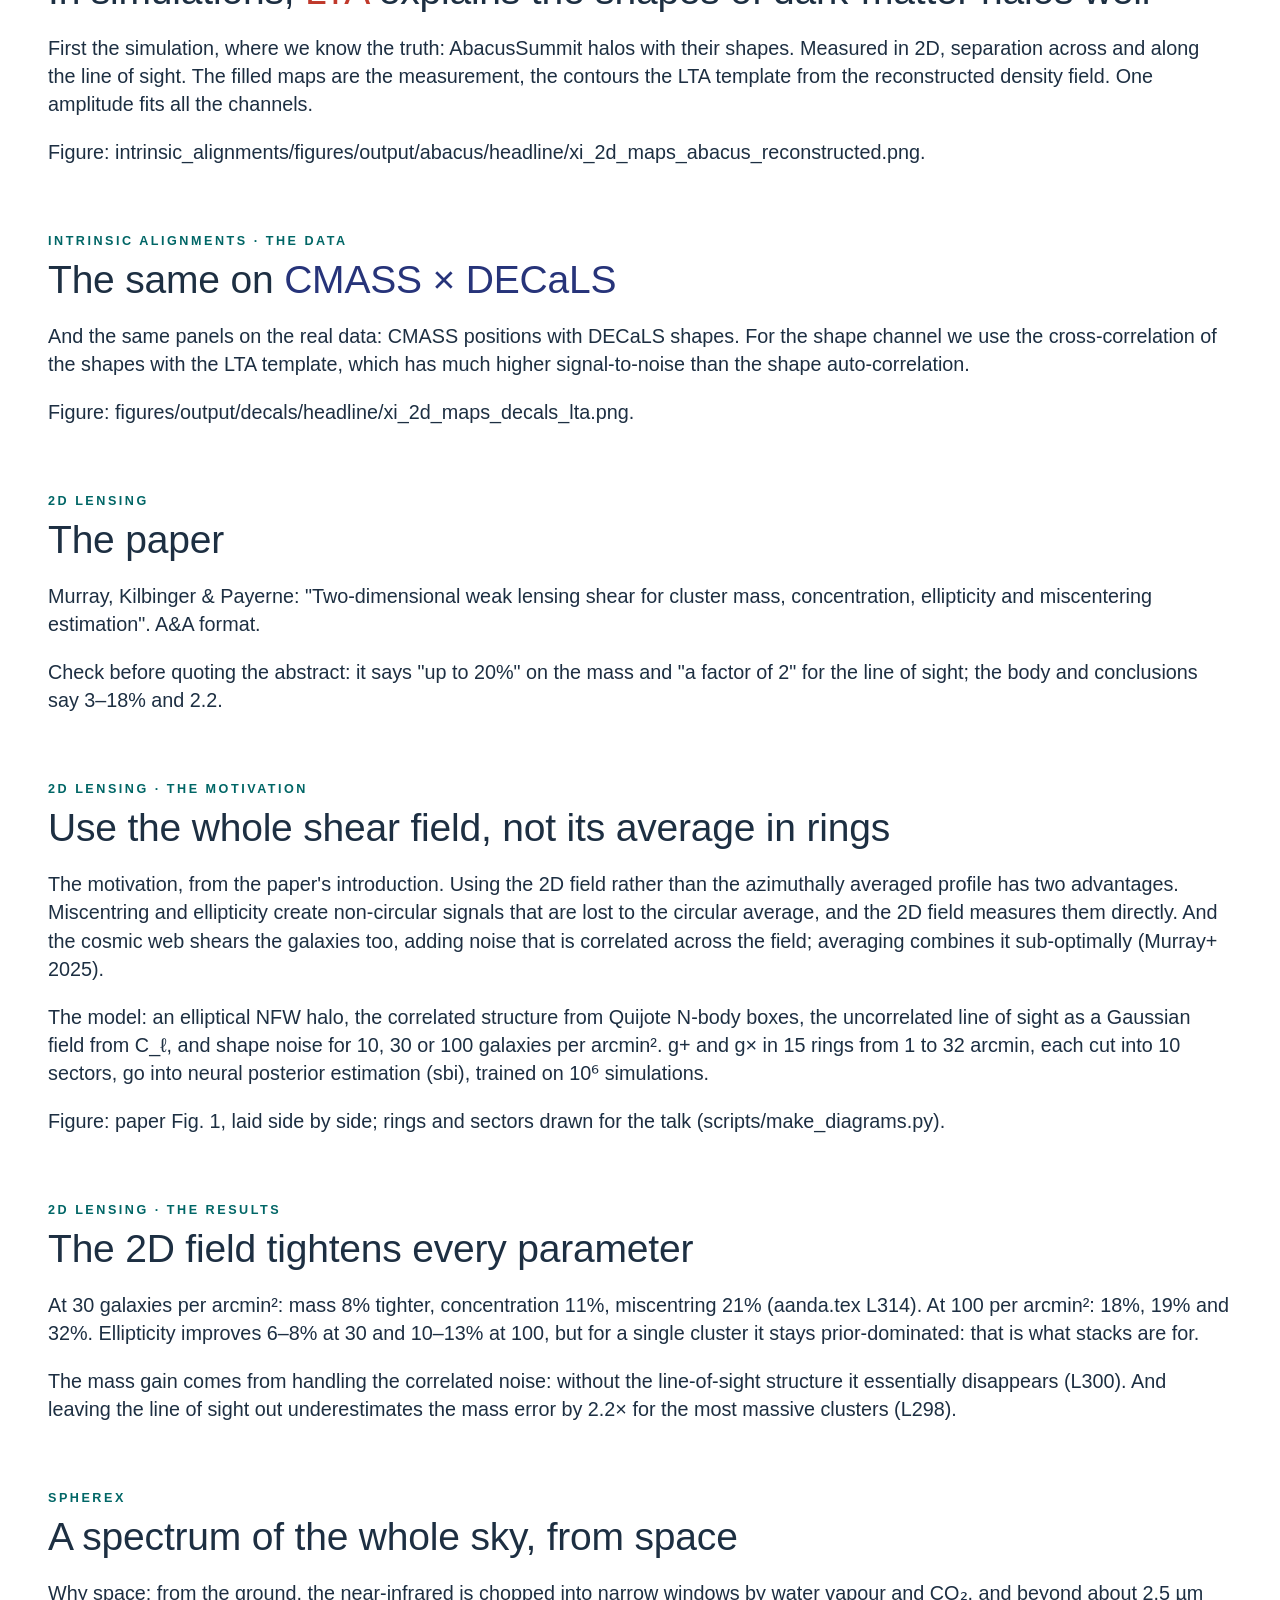
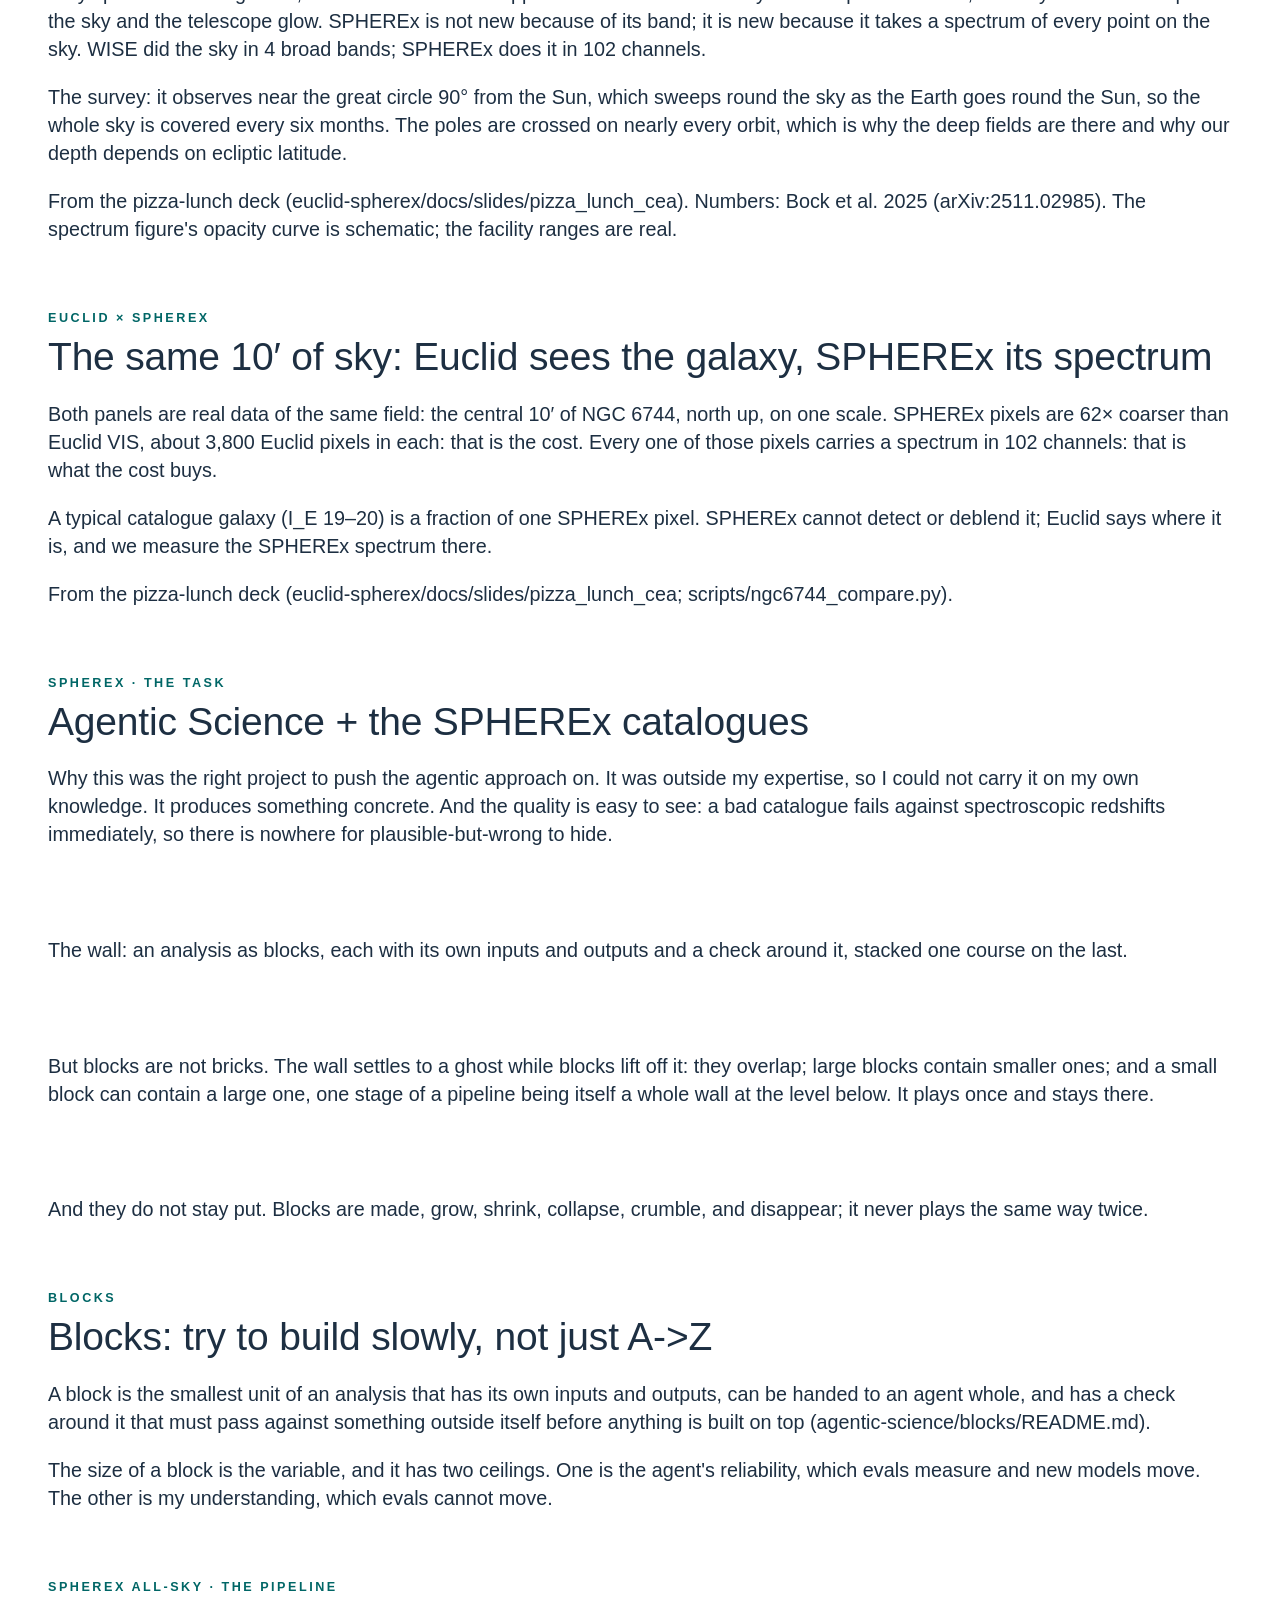
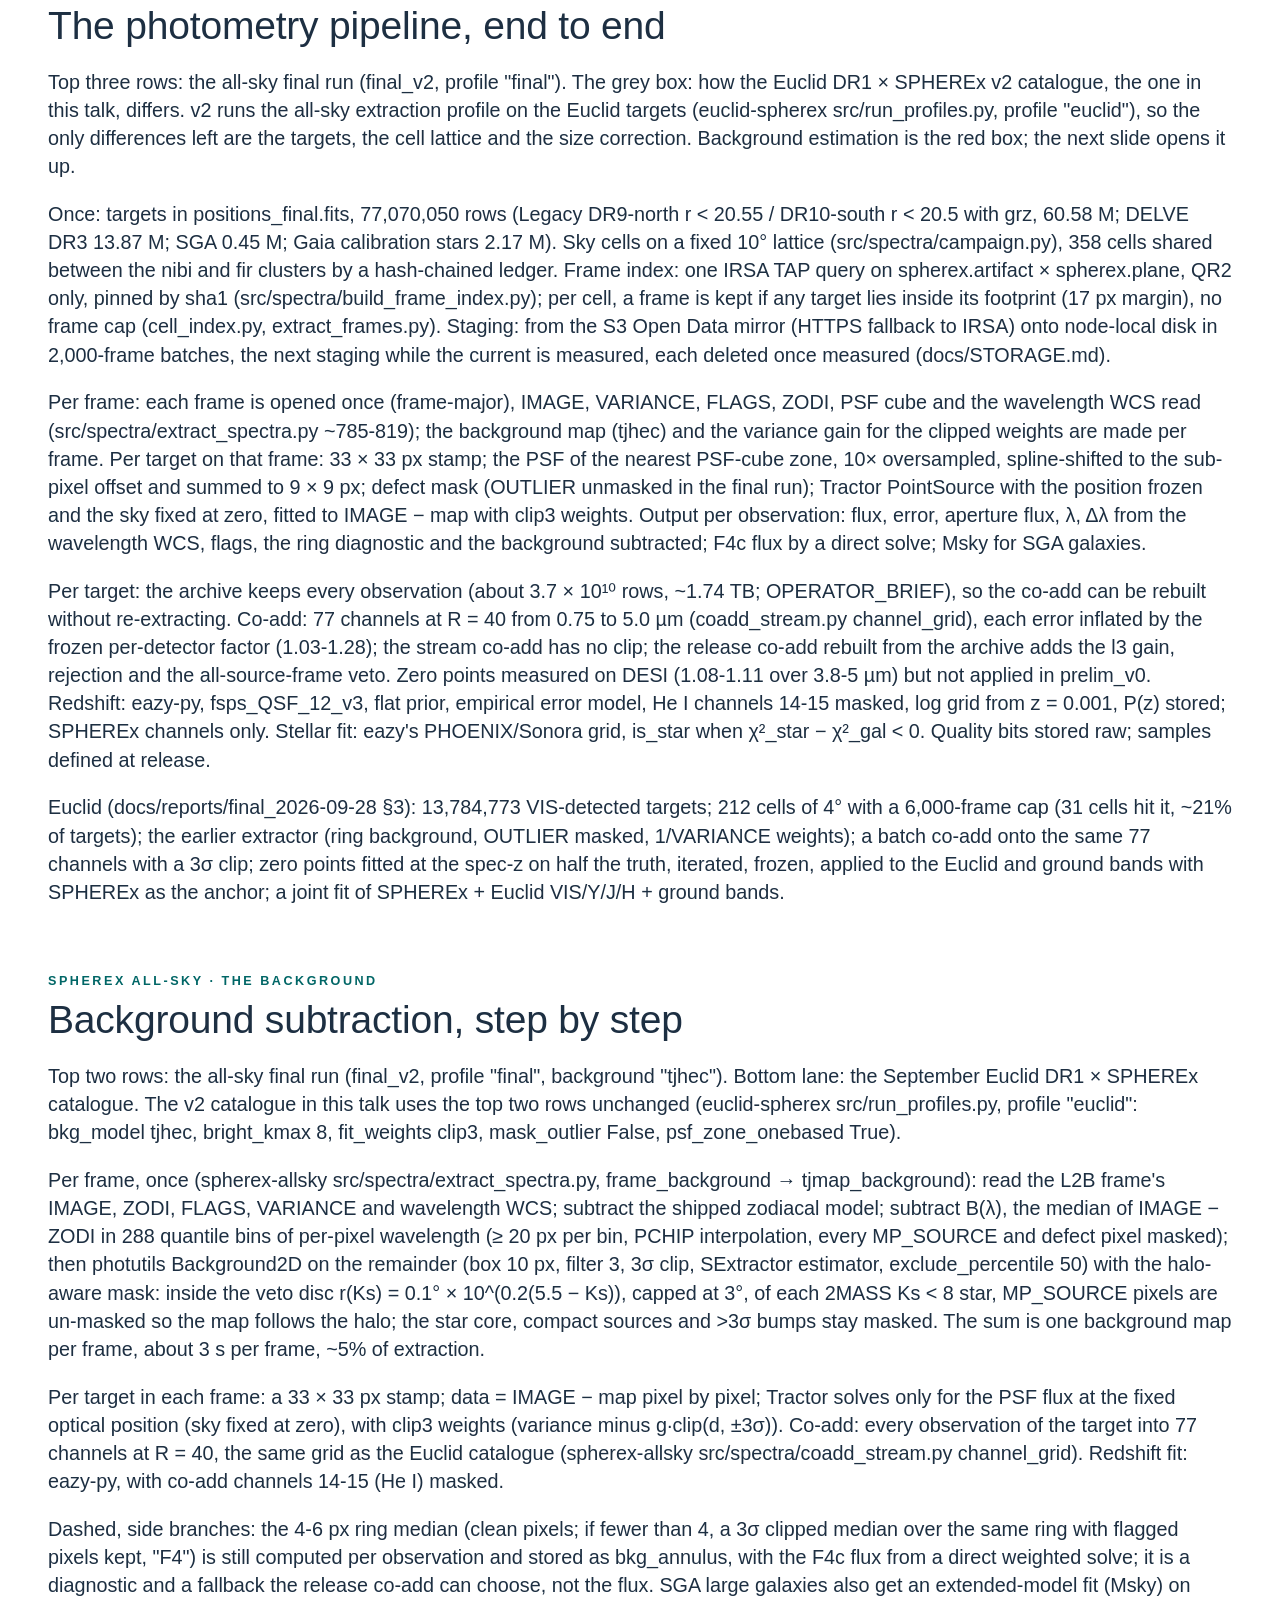
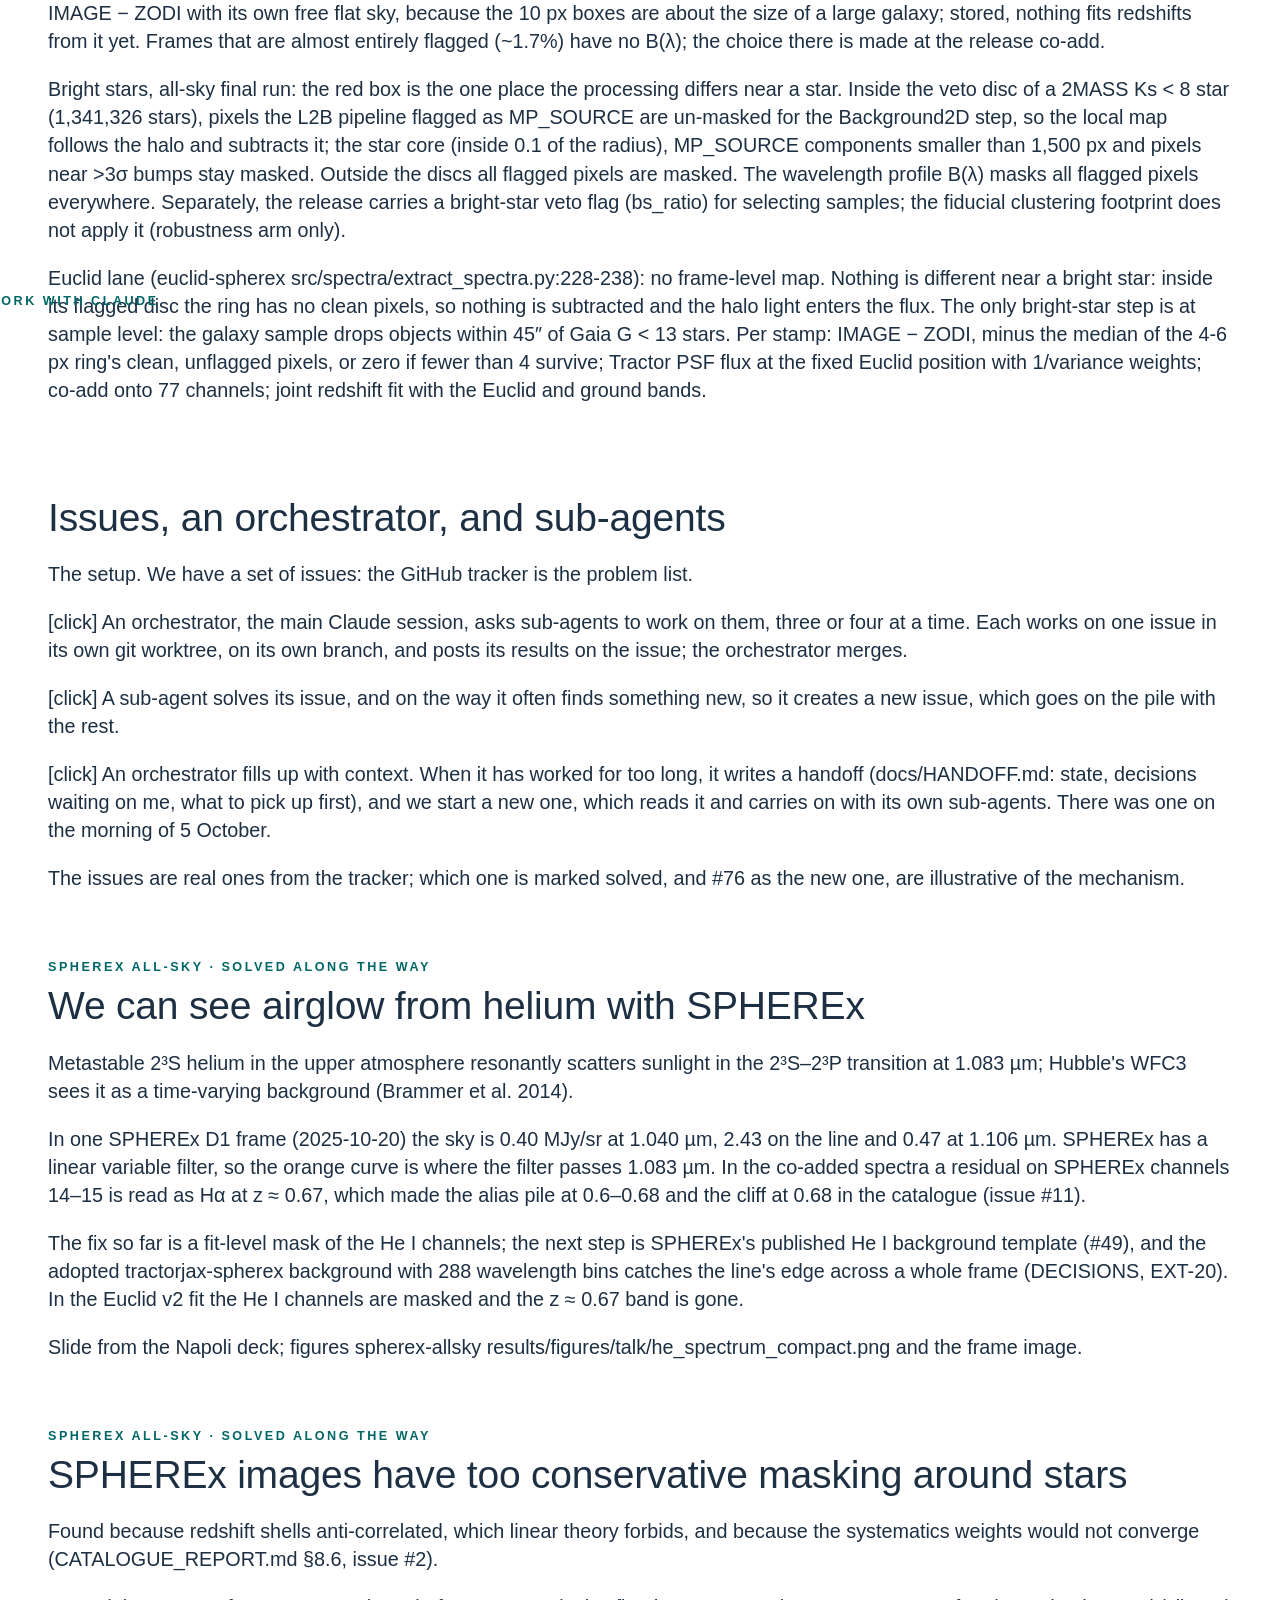
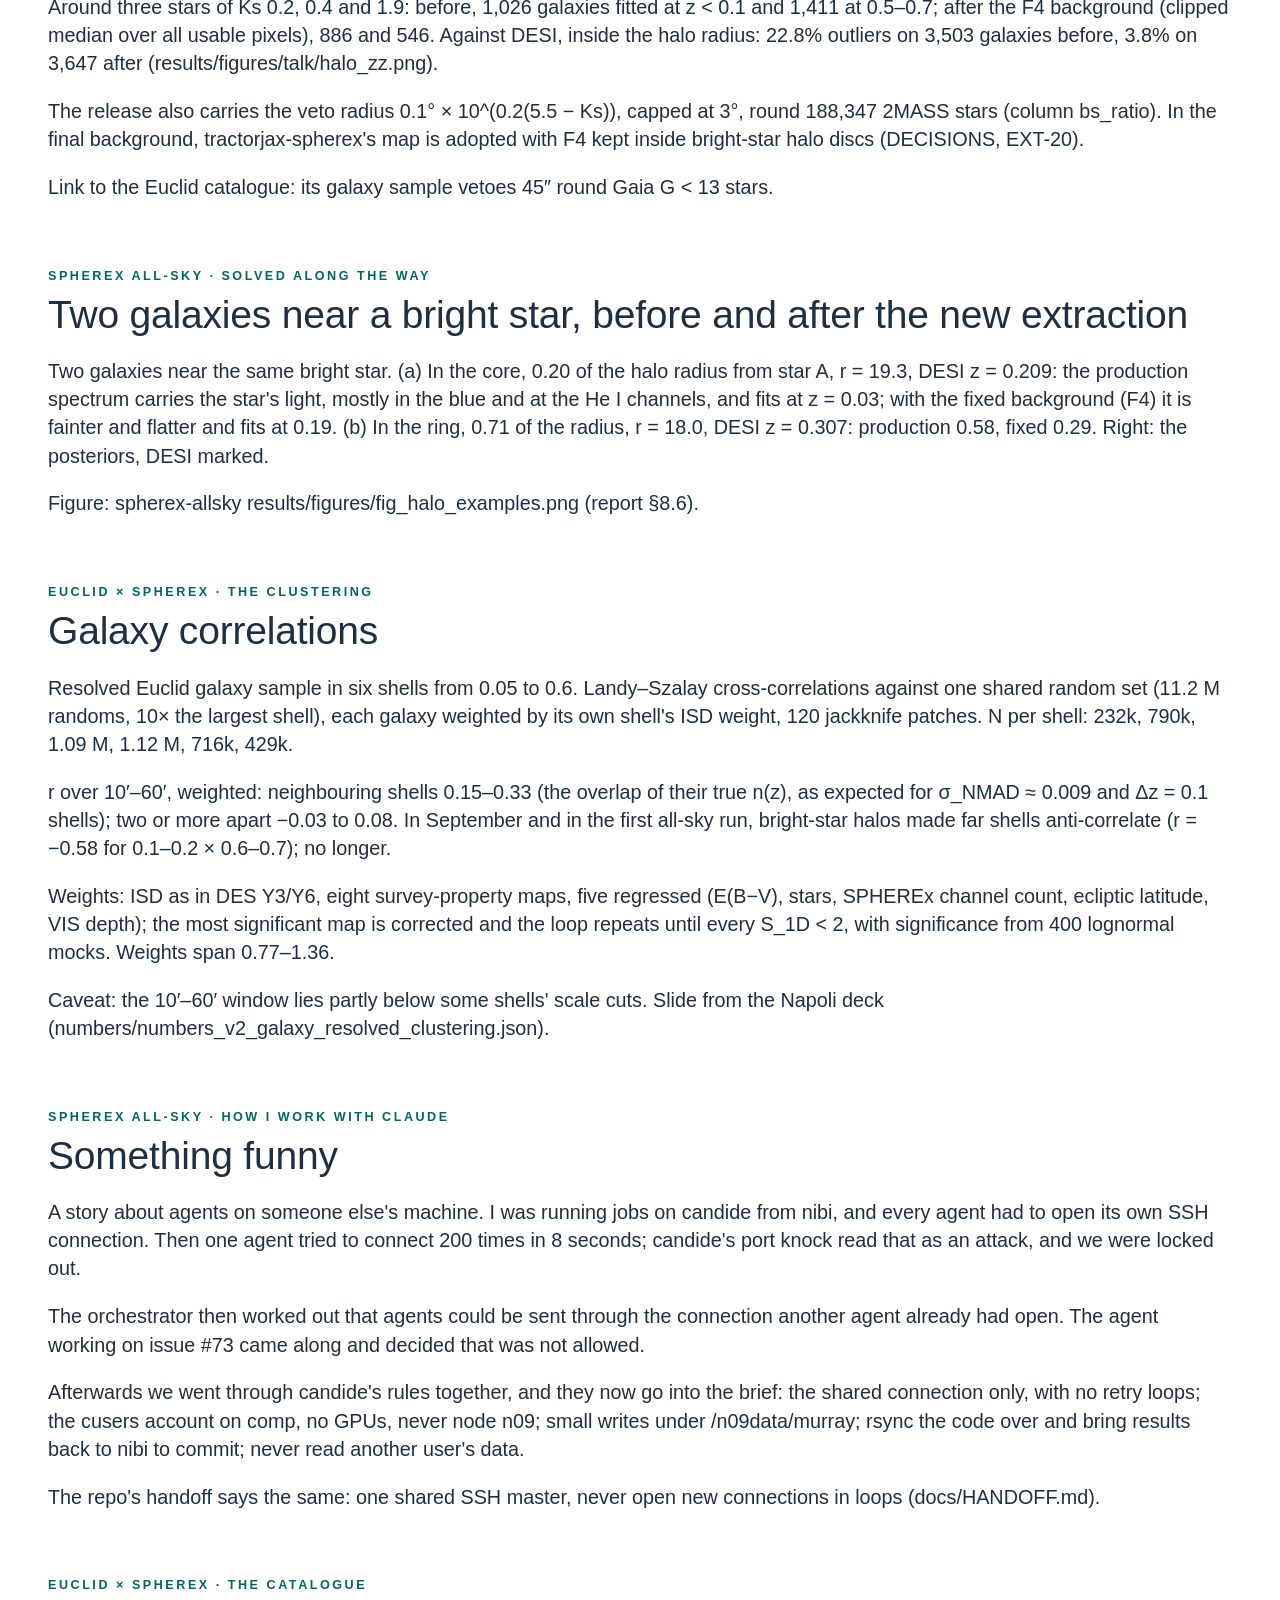
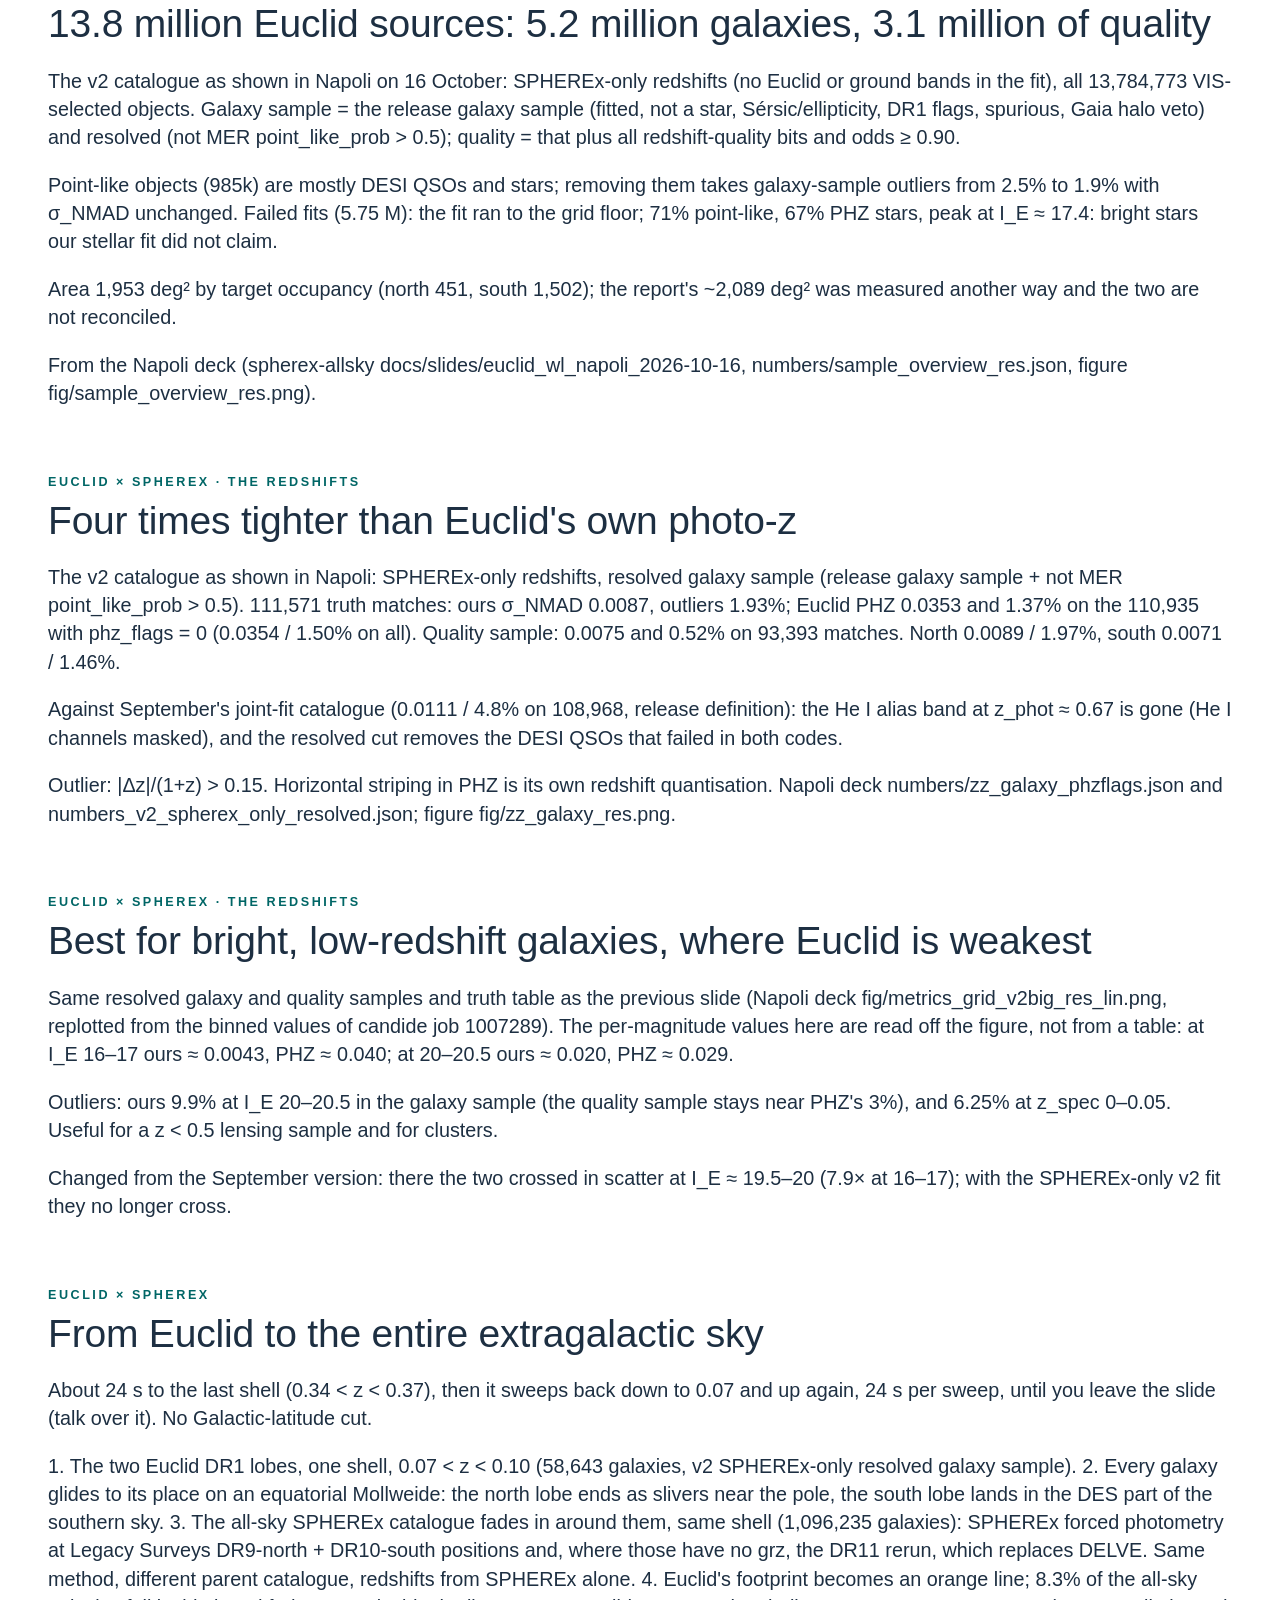
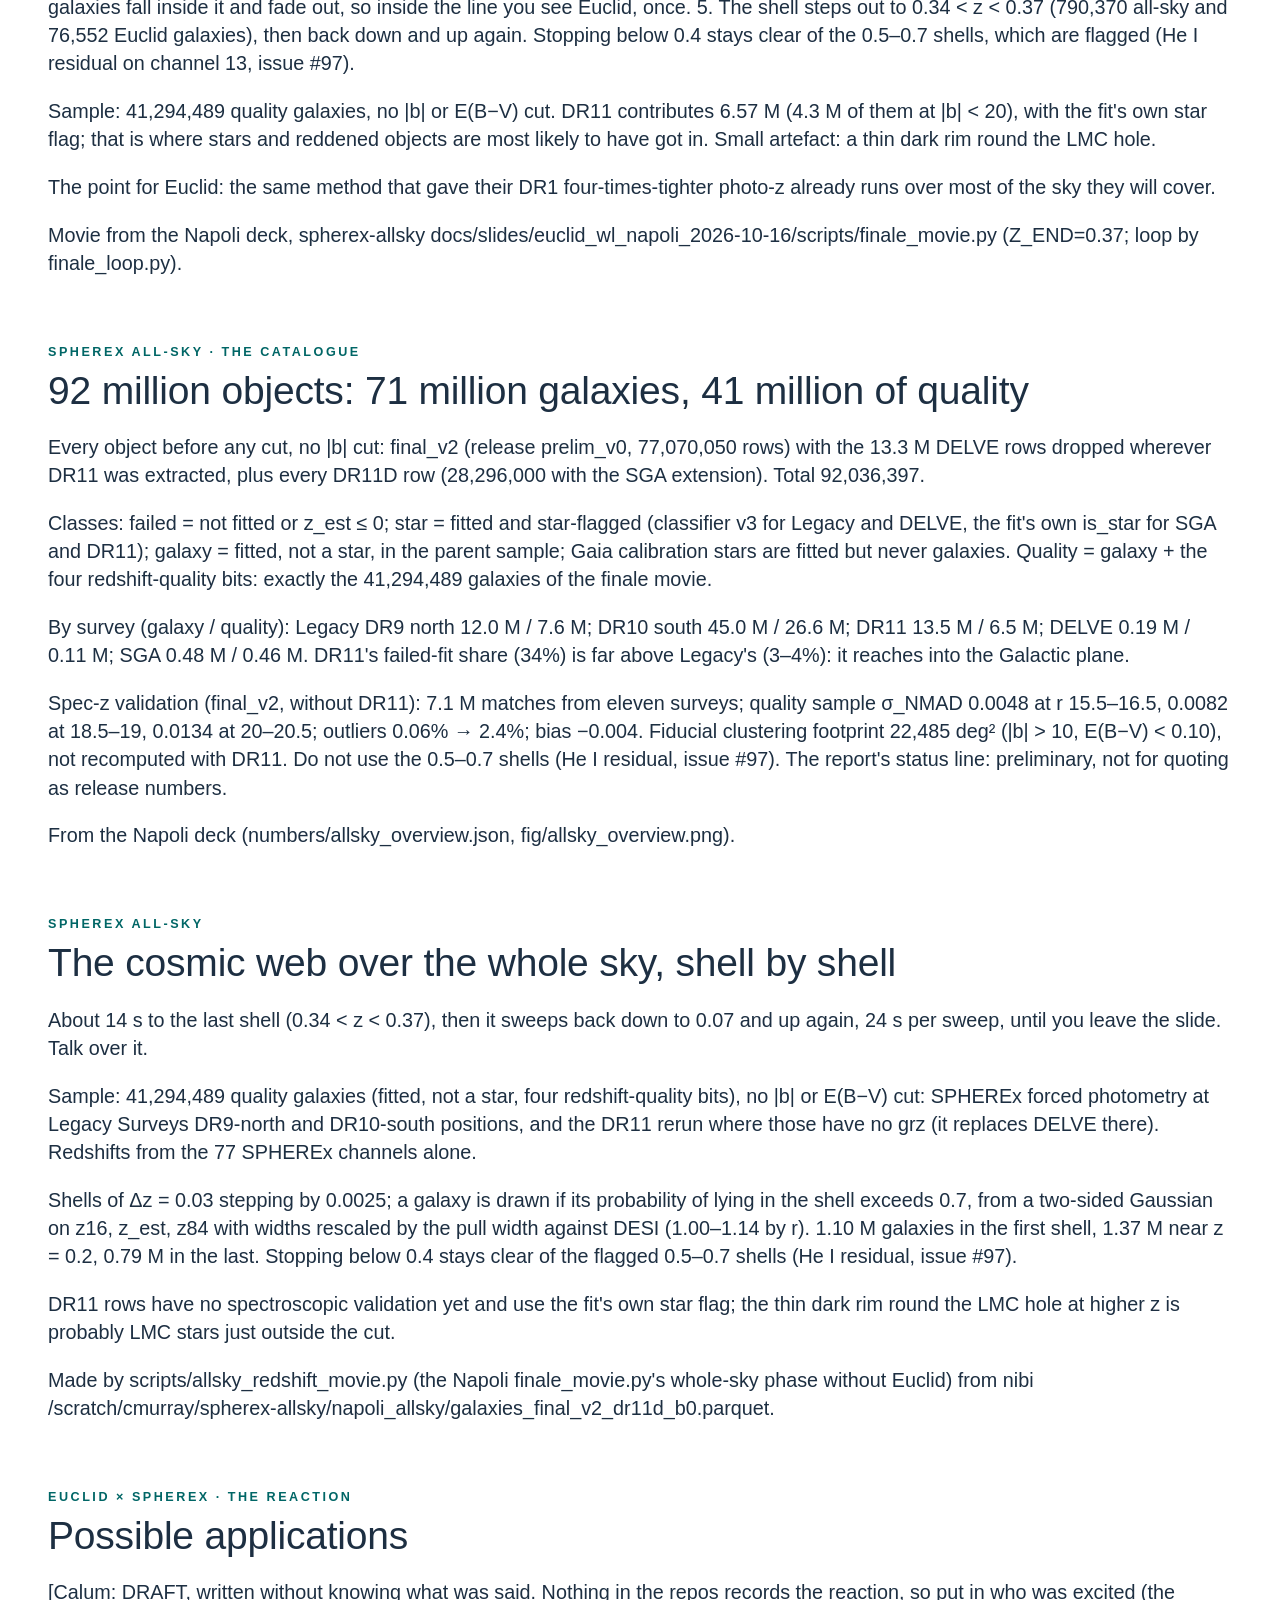
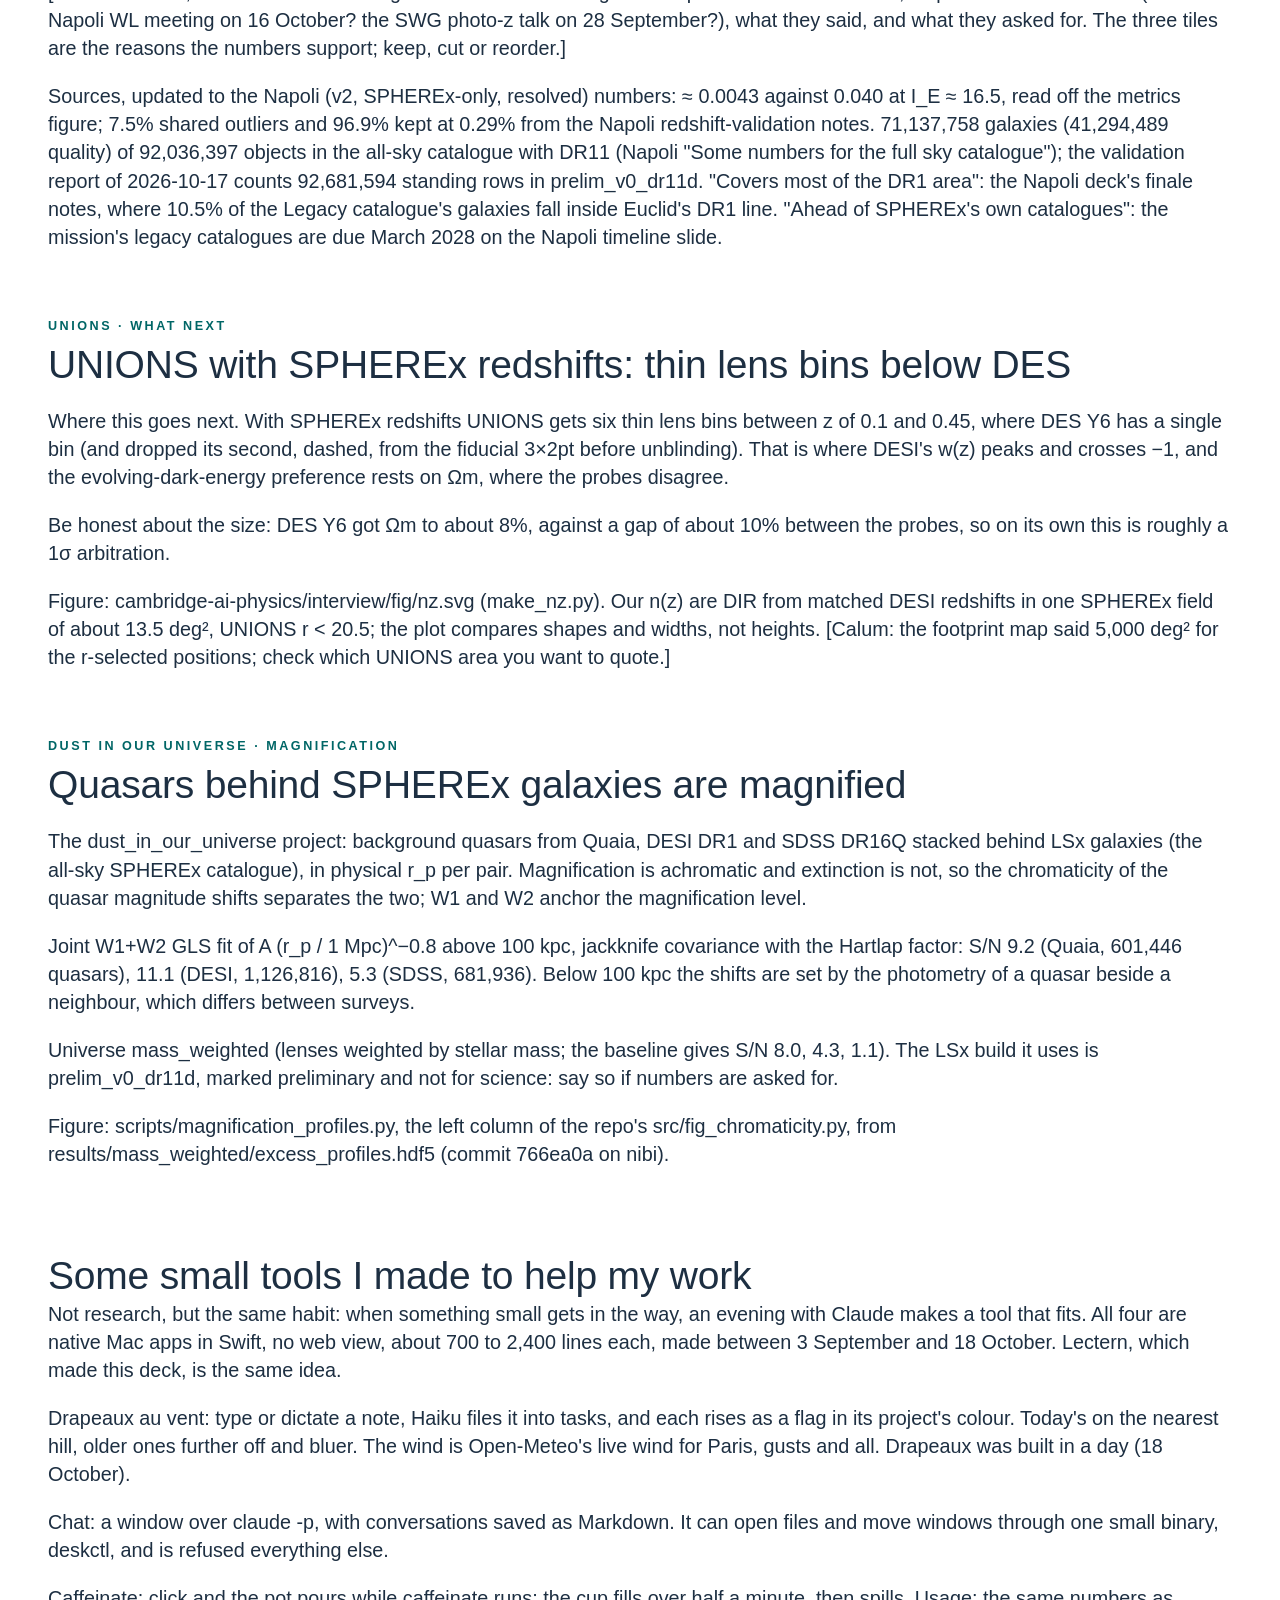
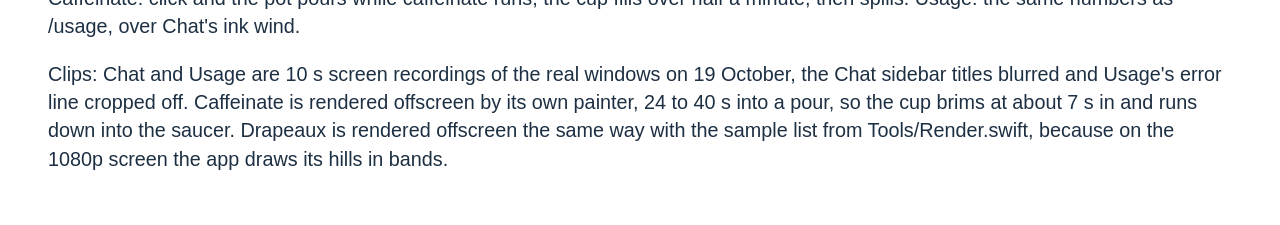
==== commit 111951da: "unlisted talk: CosmoStat group-meeting deck, pipeline and background flow charts Co-Authored-By: Cla" ====
--- a/talks/2610_CosmoStat_GroupMeeting/index.html
+++ b/talks/2610_CosmoStat_GroupMeeting/index.html
@@ -306,40 +306,228 @@
         </aside>
       </section>
 
-      <!-- SPHEREx all-sky · the blocks, and the extraction block opened up -->
+      <!-- SPHEREx all-sky · the photometry pipeline, end to end (from the comprehensive slide set) -->
       <section id="allsky-blocks" data-section="SPHEREx all-sky">
-        <div class="kicker">SPHEREx all-sky · the blocks</div>
-        <h2>The all-sky catalogue, block by block</h2>
-        <div class="walls" style="left:40px;top:118px;width:1200px;grid-template-columns:1fr;">
-          <div class="row">
-            <p class="brick">selection<i>36 choices</i></p>
-            <p class="brick">footprint<i>19 choices</i></p>
-            <p class="brick" style="border-color:var(--warm);">extraction<i>51 choices</i></p>
-            <p class="brick">redshifts<i>40 choices</i></p>
-            <p class="brick">flags, release<i>36 choices</i></p>
-            <p class="brick">clustering<i>57 choices</i></p>
-          </div>
-        </div>
-        <p class="label" style="position:absolute;left:40px;top:205px;margin:0;">The pipeline</p>
-        <ol class="ovlist pipe" style="position:absolute;left:40px;top:235px;width:1200px;margin:0;">
-          <li><b>Sources selected on VIS-detected DR1 Wide</b>
-            <ul><li>Sources with 16 &lt; I<sub>E</sub> &lt; 20.5, de-duplicated at 1″, with no flag cuts at this stage</li></ul></li>
-          <li><b>Forced photometry</b>
-            <ul><li>Tractor fits the SPHEREx PSF at the fixed Euclid position, once per target per frame that covers it</li></ul></li>
-          <li><b>Co-add onto 77 channels</b>
-            <ul><li>Each channel takes every observation in its wavelength bin, drops flagged ones, inflates errors per detector, clips at 3σ and takes the inverse-variance mean</li></ul></li>
-          <li><b>Zeropoints</b>
-            <ul><li>Euclid and ground-band offsets relative to SPHEREx are fitted at the spec-z on half the truth, then frozen and applied</li></ul></li>
-          <li><b>Joint redshift fit</b>
-            <ul><li>eazy-py fits the 77 channels with VIS, Y, J, H and the ground bands, flat prior, 12 FSPS templates</li></ul></li>
-          <li><b>Stellar fit, same run</b>
-            <ul><li>The same photometry is fitted with a grid of stellar models; <code>is_star</code> when the best star beats the galaxy fit in χ²</li></ul></li>
-          <li><b>After the fit</b>
-            <ul><li>The posteriors are recalibrated, and stellar mass, SFR and rest-frame colours come from the same fit</li></ul></li>
-        </ol><aside class="notes">
-          <p>The blocks of the all-sky catalogue are its pipeline stages, each with its own register of choices: 239 in docs/CHOICES.md (selection 36, footprint 19, extraction 51, redshifts 40, flags and release 36, clustering 57).</p>
-          <p>The pipeline in order, as given for Euclid DR1 × SPHEREx (pizza-lunch deck; report §3). 1. Select on Euclid: VIS-detected DR1 Wide, 16 &lt; I_E &lt; 20.5, 1″ dedup, no flag cuts; 13,784,773 targets. 2. Forced photometry: one Tractor PSF fit per target per SPHEREx frame, at the fixed Euclid position; frame-major, each frame opened once. 3. Co-add onto 77 channels once a sky cell is fully measured: per channel, drop flagged and stamp-edge observations, inflate errors by the per-detector factor, clip at 3σ, inverse-variance mean. 4. Zeropoints fitted at the spec-z on half the truth, frozen. 5. Joint fit: eazy-py on SPHEREx + VIS/Y/J/H + ground bands, flat prior, fsps_QSF_12_v3. 6. Stellar fit in the same run: is_star when χ²_star − χ²_gal &lt; 0. 7. Posterior recalibration; stellar mass, SFR, rest-frame colours.</p>
-          <p>For the all-sky catalogue the same pipeline runs on Legacy Surveys positions (16 &lt; r &lt; 20.5) instead of Euclid: 287 cells of 10°, 1.37 million frames, 97.7 TB (CATALOGUE_REPORT.md §3).</p>
+        <div class="kicker">SPHEREx all-sky · the pipeline</div>
+        <h2>The photometry pipeline, end to end</h2>
+        <svg viewBox="-10 0 1170 590" width="1160" height="585" style="position:absolute;left:60px;top:118px;" role="img" aria-label="Flowchart of the SPHEREx forced-photometry pipeline: targets, sky cells, frame index and staging; per frame the frame is opened and a background map made, then per target a stamp is fitted with Tractor; per target all observations are archived, co-added onto 77 channels, zero-pointed and fitted for redshift; with the Euclid catalogue's differences listed">
+          <defs><marker id="pipe-ar" viewBox="0 0 10 10" refX="9" refY="5" markerWidth="7" markerHeight="7" orient="auto"><path d="M0,0 L10,5 L0,10 z" fill="#8795a3"></path></marker></defs>
+          <g font-family="Seravek, 'Gill Sans', 'Avenir Next', sans-serif" fill="#1d2f42" text-anchor="middle">
+            <text x="44" y="14" font-size="13" font-weight="700" fill="#006666" text-anchor="start" letter-spacing="2">ONCE</text>
+            <rect x="0" y="22" width="200" height="96" rx="6" fill="#edf3f8" stroke="#2e5c88" stroke-width="2"></rect>
+            <text x="100" y="46" font-size="16" font-weight="700">targets</text>
+            <text x="100" y="65" font-size="14">Legacy + DELVE + SGA</text>
+            <text x="100" y="84" font-size="14">+ calibration stars:</text>
+            <text x="100" y="103" font-size="14">77.1 M positions</text>
+            <rect x="237" y="22" width="200" height="96" rx="6" fill="#edf3f8" stroke="#2e5c88" stroke-width="2"></rect>
+            <text x="337" y="46" font-size="16" font-weight="700">sky cells</text>
+            <text x="337" y="65" font-size="14">10° lattice,</text>
+            <text x="337" y="84" font-size="14">358 cells, two</text>
+            <text x="337" y="103" font-size="14">clusters, one ledger</text>
+            <rect x="474" y="22" width="200" height="96" rx="6" fill="#edf3f8" stroke="#2e5c88" stroke-width="2"></rect>
+            <text x="574" y="46" font-size="16" font-weight="700">frame index</text>
+            <text x="574" y="65" font-size="14">IRSA QR2 L2B frames</text>
+            <text x="574" y="84" font-size="14">(pinned); keep those</text>
+            <text x="574" y="103" font-size="14">covering a target</text>
+            <rect x="711" y="22" width="200" height="96" rx="6" fill="#edf3f8" stroke="#2e5c88" stroke-width="2"></rect>
+            <text x="811" y="46" font-size="16" font-weight="700">staging</text>
+            <text x="811" y="65" font-size="14">S3 → node-local disk,</text>
+            <text x="811" y="84" font-size="14">2,000-frame batches,</text>
+            <text x="811" y="103" font-size="14">deleted once measured</text>
+            <line x1="202" y1="70" x2="233" y2="70" stroke="#8795a3" stroke-width="2" marker-end="url(#pipe-ar)"></line>
+            <line x1="439" y1="70" x2="470" y2="70" stroke="#8795a3" stroke-width="2" marker-end="url(#pipe-ar)"></line>
+            <line x1="676" y1="70" x2="707" y2="70" stroke="#8795a3" stroke-width="2" marker-end="url(#pipe-ar)"></line>
+            <path d="M 811 120 V 145 H 22 V 166" fill="none" stroke="#8795a3" stroke-width="2" marker-end="url(#pipe-ar)"></path>
+            <text x="44" y="162" font-size="13" font-weight="700" fill="#006666" text-anchor="start" letter-spacing="2">PER FRAME, THEN PER TARGET IN IT</text>
+            <rect x="0" y="170" width="200" height="96" rx="6" fill="#edf3f8" stroke="#2e5c88" stroke-width="2"></rect>
+            <text x="100" y="194" font-size="16" font-weight="700">open the frame</text>
+            <text x="100" y="213" font-size="14">IMAGE, VARIANCE, FLAGS,</text>
+            <text x="100" y="232" font-size="14">ZODI, PSF cube,</text>
+            <text x="100" y="251" font-size="14">wavelength map</text>
+            <rect x="237" y="170" width="200" height="96" rx="6" fill="#fbeee8" stroke="#b9573a" stroke-width="2.5"></rect>
+            <text x="337" y="194" font-size="16" font-weight="700">background map</text>
+            <text x="337" y="213" font-size="14">ZODI + B(λ) + local map,</text>
+            <text x="337" y="232" font-size="14">halo-aware near stars</text>
+            <text x="337" y="251" font-size="14">(next slide)</text>
+            <rect x="474" y="170" width="200" height="96" rx="6" fill="#edf3f8" stroke="#2e5c88" stroke-width="2"></rect>
+            <text x="574" y="194" font-size="16" font-weight="700">stamp</text>
+            <text x="574" y="213" font-size="14">33 × 33 px; PSF of its</text>
+            <text x="574" y="232" font-size="14">zone, shifted to the</text>
+            <text x="574" y="251" font-size="14">sub-pixel position</text>
+            <rect x="711" y="170" width="200" height="96" rx="6" fill="#edf3f8" stroke="#2e5c88" stroke-width="2"></rect>
+            <text x="811" y="194" font-size="16" font-weight="700">Tractor fit</text>
+            <text x="811" y="213" font-size="14">flux only, position fixed,</text>
+            <text x="811" y="232" font-size="14">sky fixed at 0,</text>
+            <text x="811" y="251" font-size="14">clipped weights</text>
+            <rect x="948" y="170" width="200" height="96" rx="6" fill="#fff" stroke="#1d2f42" stroke-width="2"></rect>
+            <text x="1048" y="194" font-size="16" font-weight="700">one observation</text>
+            <text x="1048" y="213" font-size="14">flux, error, λ, Δλ,</text>
+            <text x="1048" y="232" font-size="14">flags, background</text>
+            <text x="1048" y="251" font-size="14">subtracted</text>
+            <line x1="202" y1="218" x2="233" y2="218" stroke="#8795a3" stroke-width="2" marker-end="url(#pipe-ar)"></line>
+            <line x1="439" y1="218" x2="470" y2="218" stroke="#8795a3" stroke-width="2" marker-end="url(#pipe-ar)"></line>
+            <line x1="676" y1="218" x2="707" y2="218" stroke="#8795a3" stroke-width="2" marker-end="url(#pipe-ar)"></line>
+            <line x1="913" y1="218" x2="944" y2="218" stroke="#8795a3" stroke-width="2" marker-end="url(#pipe-ar)"></line>
+            <path d="M 1048 268 V 293 H 22 V 314" fill="none" stroke="#8795a3" stroke-width="2" marker-end="url(#pipe-ar)"></path>
+            <text x="44" y="310" font-size="13" font-weight="700" fill="#006666" text-anchor="start" letter-spacing="2">PER TARGET, ALL OBSERVATIONS</text>
+            <rect x="0" y="318" width="200" height="96" rx="6" fill="#edf3f8" stroke="#2e5c88" stroke-width="2"></rect>
+            <text x="100" y="342" font-size="16" font-weight="700">archive</text>
+            <text x="100" y="361" font-size="14">every observation kept</text>
+            <text x="100" y="380" font-size="14">(3.7 × 10¹⁰ rows, 1.7 TB)</text>
+            <text x="100" y="399" font-size="14">so co-adds can be rebuilt</text>
+            <rect x="237" y="318" width="200" height="96" rx="6" fill="#edf3f8" stroke="#2e5c88" stroke-width="2"></rect>
+            <text x="337" y="342" font-size="16" font-weight="700">co-add</text>
+            <text x="337" y="361" font-size="14">77 channels, R = 40;</text>
+            <text x="337" y="380" font-size="14">errors × per-detector</text>
+            <text x="337" y="399" font-size="14">factor</text>
+            <rect x="474" y="318" width="200" height="96" rx="6" fill="#edf3f8" stroke="#2e5c88" stroke-width="2"></rect>
+            <text x="574" y="342" font-size="16" font-weight="700">zero points</text>
+            <text x="574" y="361" font-size="14">measured on DESI;</text>
+            <text x="574" y="380" font-size="14">not yet applied</text>
+            <text x="574" y="399" font-size="14">(preliminary)</text>
+            <rect x="711" y="318" width="200" height="96" rx="6" fill="#edf3f8" stroke="#2e5c88" stroke-width="2"></rect>
+            <text x="811" y="342" font-size="16" font-weight="700">redshift fit</text>
+            <text x="811" y="361" font-size="14">eazy-py, 12 FSPS templ.,</text>
+            <text x="811" y="380" font-size="14">flat prior, He I</text>
+            <text x="811" y="399" font-size="14">channels masked</text>
+            <rect x="948" y="318" width="200" height="96" rx="6" fill="#fff" stroke="#1d2f42" stroke-width="2"></rect>
+            <text x="1048" y="342" font-size="16" font-weight="700">catalogue</text>
+            <text x="1048" y="361" font-size="14">+ stellar fit (is_star)</text>
+            <text x="1048" y="380" font-size="14">+ quality bits,</text>
+            <text x="1048" y="399" font-size="14">kept raw</text>
+            <line x1="202" y1="366" x2="233" y2="366" stroke="#8795a3" stroke-width="2" marker-end="url(#pipe-ar)"></line>
+            <line x1="439" y1="366" x2="470" y2="366" stroke="#8795a3" stroke-width="2" marker-end="url(#pipe-ar)"></line>
+            <line x1="676" y1="366" x2="707" y2="366" stroke="#8795a3" stroke-width="2" marker-end="url(#pipe-ar)"></line>
+            <line x1="913" y1="366" x2="944" y2="366" stroke="#8795a3" stroke-width="2" marker-end="url(#pipe-ar)"></line>
+            <rect x="-8" y="438" width="1164" height="140" rx="8" fill="#edf3f8"></rect>
+            <text x="6" y="462" font-size="13" font-weight="700" fill="#006666" text-anchor="start" letter-spacing="2">EUCLID DR1 × SPHEREX v2 (THIS TALK): SAME STAGES, THESE DIFFERENCES</text>
+            <text x="6" y="490" font-size="15" text-anchor="start">Targets: Euclid VIS-detected, 16 &lt; I<tspan font-size="11" dy="4">E</tspan><tspan dy="-4"> &lt; 20.5, 13.8 M · cells 4°, no frame cap</tspan></text>
+            <text x="6" y="512" font-size="15" text-anchor="start">Background, weights, co-add: as above (per-frame map, clipped weights, streaming co-add, OUTLIER kept)</text>
+            <text x="6" y="534" font-size="15" text-anchor="start">Size: each SPHEREx flux divided by k, the share of a Sérsic galaxy's light a PSF fit recovers</text>
+            <text x="6" y="556" font-size="15" text-anchor="start">Redshift fit: SPHEREx alone, as above · the September catalogue used a ring background and a joint fit</text>
+          </g>
+        </svg><aside class="notes">
+          <p>Top three rows: the all-sky final run (final_v2, profile "final"). The grey box: how the Euclid DR1 × SPHEREx v2 catalogue, the one in this talk, differs. v2 runs the all-sky extraction profile on the Euclid targets (euclid-spherex src/run_profiles.py, profile "euclid"), so the only differences left are the targets, the cell lattice and the size correction. Background estimation is the red box; the next slide opens it up.</p>
+          <p>Once: targets in positions_final.fits, 77,070,050 rows (Legacy DR9-north r &lt; 20.55 / DR10-south r &lt; 20.5 with grz, 60.58 M; DELVE DR3 13.87 M; SGA 0.45 M; Gaia calibration stars 2.17 M). Sky cells on a fixed 10° lattice (src/spectra/campaign.py), 358 cells shared between the nibi and fir clusters by a hash-chained ledger. Frame index: one IRSA TAP query on spherex.artifact × spherex.plane, QR2 only, pinned by sha1 (src/spectra/build_frame_index.py); per cell, a frame is kept if any target lies inside its footprint (17 px margin), no frame cap (cell_index.py, extract_frames.py). Staging: from the S3 Open Data mirror (HTTPS fallback to IRSA) onto node-local disk in 2,000-frame batches, the next staging while the current is measured, each deleted once measured (docs/STORAGE.md).</p>
+          <p>Per frame: each frame is opened once (frame-major), IMAGE, VARIANCE, FLAGS, ZODI, PSF cube and the wavelength WCS read (src/spectra/extract_spectra.py ~785-819); the background map (tjhec) and the variance gain for the clipped weights are made per frame. Per target on that frame: 33 × 33 px stamp; the PSF of the nearest PSF-cube zone, 10× oversampled, spline-shifted to the sub-pixel offset and summed to 9 × 9 px; defect mask (OUTLIER unmasked in the final run); Tractor PointSource with the position frozen and the sky fixed at zero, fitted to IMAGE − map with clip3 weights. Output per observation: flux, error, aperture flux, λ, Δλ from the wavelength WCS, flags, the ring diagnostic and the background subtracted; F4c flux by a direct solve; Msky for SGA galaxies.</p>
+          <p>Per target: the archive keeps every observation (about 3.7 × 10¹⁰ rows, ~1.74 TB; OPERATOR_BRIEF), so the co-add can be rebuilt without re-extracting. Co-add: 77 channels at R = 40 from 0.75 to 5.0 µm (coadd_stream.py channel_grid), each error inflated by the frozen per-detector factor (1.03-1.28); the stream co-add has no clip; the release co-add rebuilt from the archive adds the l3 gain, rejection and the all-source-frame veto. Zero points measured on DESI (1.08-1.11 over 3.8-5 µm) but not applied in prelim_v0. Redshift: eazy-py, fsps_QSF_12_v3, flat prior, empirical error model, He I channels 14-15 masked, log grid from z = 0.001, P(z) stored; SPHEREx channels only. Stellar fit: eazy's PHOENIX/Sonora grid, is_star when χ²_star − χ²_gal &lt; 0. Quality bits stored raw; samples defined at release.</p>
+          <p>Euclid (docs/reports/final_2026-09-28 §3): 13,784,773 VIS-detected targets; 212 cells of 4° with a 6,000-frame cap (31 cells hit it, ~21% of targets); the earlier extractor (ring background, OUTLIER masked, 1/VARIANCE weights); a batch co-add onto the same 77 channels with a 3σ clip; zero points fitted at the spec-z on half the truth, iterated, frozen, applied to the Euclid and ground bands with SPHEREx as the anchor; a joint fit of SPHEREx + Euclid VIS/Y/J/H + ground bands.</p>
+        </aside>
+      </section>
+
+      <!-- SPHEREx all-sky · background subtraction, step by step (from the comprehensive slide set) -->
+      <section id="allsky-background">
+        <div class="kicker">SPHEREx all-sky · the background</div>
+        <h2>Background subtraction, step by step</h2>
+        <svg viewBox="-10 0 1170 590" width="1160" height="585" style="position:absolute;left:60px;top:118px;" role="img" aria-label="Flowchart of the background subtraction: per frame, the ZODI model, a wavelength profile and a local map make a background map; per target, the map is subtracted from a stamp before the Tractor flux fit, co-add and redshift fit; side branches for the ring diagnostic and large galaxies; and the Euclid catalogue's simpler per-stamp path">
+          <defs><marker id="bg-ar" viewBox="0 0 10 10" refX="9" refY="5" markerWidth="7" markerHeight="7" orient="auto"><path d="M0,0 L10,5 L0,10 z" fill="#8795a3"></path></marker></defs>
+          <g font-family="Seravek, 'Gill Sans', 'Avenir Next', sans-serif" fill="#1d2f42" text-anchor="middle">
+            <text x="0" y="40" font-size="13" font-weight="700" fill="#006666" text-anchor="start" letter-spacing="2">PER FRAME, ONCE</text>
+            <rect x="474" y="0" width="674" height="54" rx="6" fill="#fbeee8" stroke="#b9573a" stroke-width="1.5"></rect>
+            <text x="811" y="21" font-size="15" font-weight="700">Near a bright star (2MASS Ks &lt; 8), inside its disc r(Ks):</text>
+            <text x="811" y="42" font-size="14">flagged pixels are kept, so the map removes the halo; the core stays masked</text>
+            <line x1="811" y1="52" x2="811" y2="66" stroke="#8795a3" stroke-width="2" marker-end="url(#bg-ar)"></line>
+            <rect x="0" y="70" width="200" height="100" rx="6" fill="#edf3f8" stroke="#2e5c88" stroke-width="2"></rect>
+            <text x="100.0" y="94" font-size="16" font-weight="700">L2B frame</text>
+            <text x="100.0" y="114" font-size="14">IMAGE, ZODI, FLAGS,</text>
+            <text x="100.0" y="134" font-size="14">VARIANCE,</text>
+            <text x="100.0" y="154" font-size="14">wavelength per pixel</text>
+            <rect x="237" y="70" width="200" height="100" rx="6" fill="#edf3f8" stroke="#2e5c88" stroke-width="2"></rect>
+            <text x="337.0" y="94" font-size="16" font-weight="700">sky = IMAGE − ZODI</text>
+            <text x="337.0" y="114" font-size="14">remove the shipped</text>
+            <text x="337.0" y="134" font-size="14">zodiacal-light model</text>
+            <rect x="474" y="70" width="200" height="100" rx="6" fill="#d6e6f3" stroke="#2e5c88" stroke-width="2"></rect>
+            <text x="574.0" y="94" font-size="16" font-weight="700">− B(λ)</text>
+            <text x="574.0" y="114" font-size="14">median sky vs pixel</text>
+            <text x="574.0" y="134" font-size="14">wavelength, 288 bins;</text>
+            <text x="574.0" y="154" font-size="14">sources masked</text>
+            <rect x="711" y="70" width="200" height="100" rx="6" fill="#d6e6f3" stroke="#2e5c88" stroke-width="2"></rect>
+            <text x="811.0" y="94" font-size="16" font-weight="700">− local map</text>
+            <text x="811.0" y="114" font-size="14">Background2D: 10 px</text>
+            <text x="811.0" y="134" font-size="14">boxes, 3σ clip;</text>
+            <text x="811.0" y="154" font-size="14">halo-aware mask</text>
+            <rect x="948" y="70" width="200" height="100" rx="6" fill="#fff" stroke="#1d2f42" stroke-width="2"></rect>
+            <text x="1048.0" y="94" font-size="16" font-weight="700">= background map</text>
+            <text x="1048.0" y="114" font-size="14">for the whole frame</text>
+            <text x="1048.0" y="134" font-size="14">(~3 s per frame)</text>
+            <line x1="202" y1="120.0" x2="233" y2="120.0" stroke="#8795a3" stroke-width="2" marker-end="url(#bg-ar)"></line>
+            <line x1="439" y1="120.0" x2="470" y2="120.0" stroke="#8795a3" stroke-width="2" marker-end="url(#bg-ar)"></line>
+            <line x1="676" y1="120.0" x2="707" y2="120.0" stroke="#8795a3" stroke-width="2" marker-end="url(#bg-ar)"></line>
+            <line x1="913" y1="120.0" x2="944" y2="120.0" stroke="#8795a3" stroke-width="2" marker-end="url(#bg-ar)"></line>
+            <path d="M 1048.0 172 V 205 H 337.0 V 236" fill="none" stroke="#8795a3" stroke-width="2" marker-end="url(#bg-ar)"></path>
+            <text x="0" y="230" font-size="13" font-weight="700" fill="#006666" text-anchor="start" letter-spacing="2">PER TARGET, IN EACH FRAME</text>
+            <rect x="0" y="240" width="200" height="90" rx="6" fill="#edf3f8" stroke="#2e5c88" stroke-width="2"></rect>
+            <text x="100.0" y="264" font-size="16" font-weight="700">stamp</text>
+            <text x="100.0" y="284" font-size="14">33 × 33 px round the</text>
+            <text x="100.0" y="304" font-size="14">target position</text>
+            <rect x="237" y="240" width="200" height="90" rx="6" fill="#edf3f8" stroke="#2e5c88" stroke-width="2"></rect>
+            <text x="337.0" y="264" font-size="16" font-weight="700">data = IMAGE − map</text>
+            <text x="337.0" y="284" font-size="14">nothing left for a</text>
+            <text x="337.0" y="304" font-size="14">sky term to absorb</text>
+            <rect x="474" y="240" width="200" height="90" rx="6" fill="#edf3f8" stroke="#2e5c88" stroke-width="2"></rect>
+            <text x="574.0" y="264" font-size="16" font-weight="700">Tractor fit</text>
+            <text x="574.0" y="284" font-size="14">PSF flux at fixed</text>
+            <text x="574.0" y="304" font-size="14">position, clipped weights</text>
+            <rect x="711" y="240" width="200" height="90" rx="6" fill="#edf3f8" stroke="#2e5c88" stroke-width="2"></rect>
+            <text x="811.0" y="264" font-size="16" font-weight="700">co-add</text>
+            <text x="811.0" y="284" font-size="14">every observation into</text>
+            <text x="811.0" y="304" font-size="14">77 channels (R = 40)</text>
+            <rect x="948" y="240" width="200" height="90" rx="6" fill="#edf3f8" stroke="#2e5c88" stroke-width="2"></rect>
+            <text x="1048.0" y="264" font-size="16" font-weight="700">redshift fit (eazy)</text>
+            <text x="1048.0" y="284" font-size="14">He I channels 14–15</text>
+            <text x="1048.0" y="304" font-size="14">masked</text>
+            <line x1="202" y1="285.0" x2="233" y2="285.0" stroke="#8795a3" stroke-width="2" marker-end="url(#bg-ar)"></line>
+            <line x1="439" y1="285.0" x2="470" y2="285.0" stroke="#8795a3" stroke-width="2" marker-end="url(#bg-ar)"></line>
+            <line x1="676" y1="285.0" x2="707" y2="285.0" stroke="#8795a3" stroke-width="2" marker-end="url(#bg-ar)"></line>
+            <line x1="913" y1="285.0" x2="944" y2="285.0" stroke="#8795a3" stroke-width="2" marker-end="url(#bg-ar)"></line>
+            <line x1="100.0" y1="332" x2="100.0" y2="364" stroke="#8795a3" stroke-width="2" stroke-dasharray="6 4" marker-end="url(#bg-ar)"></line>
+            <rect x="0" y="368" width="200" height="80" rx="6" fill="#fff" stroke="#8795a3" stroke-width="2" stroke-dasharray="6 4"></rect>
+            <text x="100.0" y="392" font-size="16" font-weight="700">ring 4–6 px</text>
+            <text x="100.0" y="412" font-size="14">median of clean pixels;</text>
+            <text x="100.0" y="432" font-size="14">clipped fallback (F4)</text>
+            <line x1="202" y1="408.0" x2="233" y2="408.0" stroke="#8795a3" stroke-width="2" stroke-dasharray="6 4" marker-end="url(#bg-ar)"></line>
+            <rect x="237" y="368" width="200" height="80" rx="6" fill="#fff" stroke="#8795a3" stroke-width="2" stroke-dasharray="6 4"></rect>
+            <text x="337.0" y="392" font-size="16" font-weight="700">stored beside</text>
+            <text x="337.0" y="412" font-size="14">bkg_annulus, F4c flux:</text>
+            <text x="337.0" y="432" font-size="14">diagnostic only</text>
+            <rect x="711" y="368" width="200" height="80" rx="6" fill="#fff" stroke="#8795a3" stroke-width="2" stroke-dasharray="6 4"></rect>
+            <text x="811.0" y="392" font-size="16" font-weight="700">large galaxies (SGA)</text>
+            <text x="811.0" y="412" font-size="14">Msky: IMAGE − ZODI</text>
+            <text x="811.0" y="432" font-size="14">with its own flat sky</text>
+            <rect x="948" y="368" width="200" height="80" rx="6" fill="#fff" stroke="#8795a3" stroke-width="2" stroke-dasharray="6 4"></rect>
+            <text x="1048.0" y="392" font-size="16">stored, not yet</text>
+            <text x="1048.0" y="412" font-size="14">in the redshifts</text>
+            <line x1="913" y1="408.0" x2="944" y2="408.0" stroke="#8795a3" stroke-width="2" stroke-dasharray="6 4" marker-end="url(#bg-ar)"></line>
+            <rect x="-8" y="476" width="1164" height="110" rx="8" fill="#edf3f8"></rect>
+            <text x="6" y="500" font-size="13" font-weight="700" fill="#006666" text-anchor="start" letter-spacing="2">THE SEPTEMBER EUCLID CATALOGUE: PER STAMP, NO BRIGHT-STAR TREATMENT (v2, THIS TALK, USES THE MAP ABOVE)</text>
+            <rect x="0" y="514" width="200" height="60" rx="6" fill="#fff" stroke="#8795a3" stroke-width="1.5"></rect>
+            <text x="100.0" y="538" font-size="16" font-weight="700">stamp, 33 × 33 px</text>
+            <text x="100.0" y="558" font-size="14">at the Euclid position</text>
+            <rect x="237" y="514" width="200" height="60" rx="6" fill="#fff" stroke="#8795a3" stroke-width="1.5"></rect>
+            <text x="337.0" y="538" font-size="16" font-weight="700">sky = IMAGE − ZODI</text>
+            <text x="337.0" y="558" font-size="14">shipped model</text>
+            <rect x="474" y="514" width="200" height="60" rx="6" fill="#fff" stroke="#8795a3" stroke-width="1.5"></rect>
+            <text x="574.0" y="538" font-size="16" font-weight="700">− ring median, 4–6 px</text>
+            <text x="574.0" y="558" font-size="14">zero if &lt; 4 clean pixels</text>
+            <rect x="711" y="514" width="200" height="60" rx="6" fill="#fff" stroke="#8795a3" stroke-width="1.5"></rect>
+            <text x="811.0" y="538" font-size="16" font-weight="700">Tractor fit</text>
+            <text x="811.0" y="558" font-size="14">PSF flux, weights 1/var</text>
+            <rect x="948" y="514" width="200" height="60" rx="6" fill="#fff" stroke="#8795a3" stroke-width="1.5"></rect>
+            <text x="1048.0" y="538" font-size="16" font-weight="700">co-add 77 channels</text>
+            <text x="1048.0" y="558" font-size="14">→ redshift fit</text>
+            <line x1="202" y1="544.0" x2="233" y2="544.0" stroke="#8795a3" stroke-width="2" marker-end="url(#bg-ar)"></line>
+            <line x1="439" y1="544.0" x2="470" y2="544.0" stroke="#8795a3" stroke-width="2" marker-end="url(#bg-ar)"></line>
+            <line x1="676" y1="544.0" x2="707" y2="544.0" stroke="#8795a3" stroke-width="2" marker-end="url(#bg-ar)"></line>
+            <line x1="913" y1="544.0" x2="944" y2="544.0" stroke="#8795a3" stroke-width="2" marker-end="url(#bg-ar)"></line>
+          </g>
+        </svg>
+        <aside class="notes">
+          <p>Top two rows: the all-sky final run (final_v2, profile "final", background "tjhec"). Bottom lane: the September Euclid DR1 × SPHEREx catalogue. The v2 catalogue in this talk uses the top two rows unchanged (euclid-spherex src/run_profiles.py, profile "euclid": bkg_model tjhec, bright_kmax 8, fit_weights clip3, mask_outlier False, psf_zone_onebased True).</p>
+          <p>Per frame, once (spherex-allsky src/spectra/extract_spectra.py, frame_background → tjmap_background): read the L2B frame's IMAGE, ZODI, FLAGS, VARIANCE and wavelength WCS; subtract the shipped zodiacal model; subtract B(λ), the median of IMAGE − ZODI in 288 quantile bins of per-pixel wavelength (≥ 20 px per bin, PCHIP interpolation, every MP_SOURCE and defect pixel masked); then photutils Background2D on the remainder (box 10 px, filter 3, 3σ clip, SExtractor estimator, exclude_percentile 50) with the halo-aware mask: inside the veto disc r(Ks) = 0.1° × 10^(0.2(5.5 − Ks)), capped at 3°, of each 2MASS Ks &lt; 8 star, MP_SOURCE pixels are un-masked so the map follows the halo; the star core, compact sources and &gt;3σ bumps stay masked. The sum is one background map per frame, about 3 s per frame, ~5% of extraction.</p>
+          <p>Per target in each frame: a 33 × 33 px stamp; data = IMAGE − map pixel by pixel; Tractor solves only for the PSF flux at the fixed optical position (sky fixed at zero), with clip3 weights (variance minus g·clip(d, ±3σ)). Co-add: every observation of the target into 77 channels at R = 40, the same grid as the Euclid catalogue (spherex-allsky src/spectra/coadd_stream.py channel_grid). Redshift fit: eazy-py, with co-add channels 14-15 (He I) masked.</p>
+          <p>Dashed, side branches: the 4-6 px ring median (clean pixels; if fewer than 4, a 3σ clipped median over the same ring with flagged pixels kept, "F4") is still computed per observation and stored as bkg_annulus, with the F4c flux from a direct weighted solve; it is a diagnostic and a fallback the release co-add can choose, not the flux. SGA large galaxies also get an extended-model fit (Msky) on IMAGE − ZODI with its own free flat sky, because the 10 px boxes are about the size of a large galaxy; stored, nothing fits redshifts from it yet. Frames that are almost entirely flagged (~1.7%) have no B(λ); the choice there is made at the release co-add.</p>
+          <p>Bright stars, all-sky final run: the red box is the one place the processing differs near a star. Inside the veto disc of a 2MASS Ks &lt; 8 star (1,341,326 stars), pixels the L2B pipeline flagged as MP_SOURCE are un-masked for the Background2D step, so the local map follows the halo and subtracts it; the star core (inside 0.1 of the radius), MP_SOURCE components smaller than 1,500 px and pixels near &gt;3σ bumps stay masked. Outside the discs all flagged pixels are masked. The wavelength profile B(λ) masks all flagged pixels everywhere. Separately, the release carries a bright-star veto flag (bs_ratio) for selecting samples; the fiducial clustering footprint does not apply it (robustness arm only).</p>
+          <p>Euclid lane (euclid-spherex src/spectra/extract_spectra.py:228-238): no frame-level map. Nothing is different near a bright star: inside its flagged disc the ring has no clean pixels, so nothing is subtracted and the halo light enters the flux. The only bright-star step is at sample level: the galaxy sample drops objects within 45″ of Gaia G &lt; 13 stars. Per stamp: IMAGE − ZODI, minus the median of the 4-6 px ring's clean, unflagged pixels, or zero if fewer than 4 survive; Tractor PSF flux at the fixed Euclid position with 1/variance weights; co-add onto 77 channels; joint redshift fit with the Euclid and ground bands.</p>
         </aside>
       </section>
 
@@ -580,34 +768,6 @@
         </aside>
       </section>
 
-      <!-- validation · the blocks again, now stacked vertically: one check per block, each against something outside the catalogue -->
-      <section id="validation-blocks">
-        <div class="kicker">Euclid × SPHEREx and all-sky · the validation</div>
-        <h2>With the catalogue built, the validation splits it back out</h2>
-        <div class="walls" style="left:40px;top:122px;width:1200px;grid-template-columns:250px 1fr;gap:16px 26px;align-items:center;">
-          <p class="brick">purity<i>stars, point-like, failed fits</i></p>
-          <p style="margin:0;padding-top:3px;font-size:17px;line-height:1.35;">Stars from a stellar fit in the same run. Removing 1 M point-like objects (mostly quasars and stars) takes Euclid outliers from 2.5% to <b>1.9%</b>.</p>
-          <p class="brick">homogeneity<i>density on the sky</i></p>
-          <p style="margin:0;padding-top:3px;font-size:17px;line-height:1.35;">The galaxy sample's Galactic-latitude gradient is gone; what is left, SPHEREx depth and stellar density, is regressed out with DES-style weights.</p>
-          <p class="brick" style="border-color:var(--warm);">redshift quality<i>against spectra</i></p>
-          <p style="margin:0;padding-top:3px;font-size:17px;line-height:1.35;">Euclid: σ<sub>NMAD</sub> <b>0.0087</b>, 1.9% outliers on 111,571 spectra. All-sky: <b>0.005 to 0.013</b> from r = 16 to 20.5, on 7.1 million.</p>
-          <p class="brick">shells × shells<i>clustering between redshift bins</i></p>
-          <p style="margin:0;padding-top:3px;font-size:17px;line-height:1.35;">Neighbouring shells correlate as their overlap predicts (r = 0.15–0.33); shells further apart, −0.03 to 0.08. No more anti-correlation round bright stars.</p>
-          <p class="brick">clustering redshifts<i>against DESI, all-sky</i></p>
-          <p style="margin:0;padding-top:3px;font-size:17px;line-height:1.35;">The mean redshift of every shell agrees with the spectra to <b>≤ 0.009</b>. The 0.6–0.7 shell holds low-z interlopers, and is flagged.</p>
-          <p class="brick">CMB lensing<i>against Planck</i></p>
-          <p style="margin:0;padding-top:3px;font-size:17px;line-height:1.35;">Euclid galaxies × Planck lensing at <b>9.7σ</b>; lensing and clustering biases agree in all six shells.</p>
-        </div><aside class="notes">
-          <p>The building blocks of slide 17 ran left to right; the validation runs top to bottom, each test checking the catalogue against something outside it. All results from the Napoli deck (16 October); Euclid = v2 SPHEREx-only resolved galaxy sample, all-sky = final_v2 (+ DR11 where stated).</p>
-          <p>Purity: 1,233,310 stars, 985,052 point-like, 5,751,542 failed fits of 13.8 M (Euclid). Point-like removal: galaxy-sample outliers 2.50% → 1.93%, quality 0.61% → 0.52%, σ unchanged.</p>
-          <p>Homogeneity: density maps per sample; the galaxy sample's share of targets rises with |b| (ρ = +0.84) because the other samples fall. Weights: ISD as in DES Y3/Y6, five maps regressed (E(B−V), stars, SPHEREx channel count, ecliptic latitude, VIS depth), iterated until every S_1D &lt; 2, significance from 400 lognormal mocks.</p>
-          <p>Redshift quality: Euclid 111,571 matches, σ_NMAD 0.0087 / 1.93% (PHZ 0.0353 / 1.37%). All-sky quality sample, 7,130,481 matches from eleven surveys, σ_NMAD 0.0048 at r 15.5–16.5 to 0.0134 at 20–20.5; DR11 not yet validated.</p>
-          <p>Shells × shells (Euclid, six shells 0.05–0.6): neighbours r over 10′–60′ 0.15–0.33; two or more apart −0.03 to 0.08. Bright-star halos made far shells anti-correlate in September and in the first all-sky run; no longer.</p>
-          <p>Clustering redshifts (all-sky, 16 M galaxies over 12,600 deg² with DESI DR1 BGS and LRG): mean z within ±0.2 of each shell, clustering against spec-z matching, agree to ≤ 0.009; both put shells 0.1–0.5 about 0.01–0.02 above z_est. Shell 0.6–0.7 has a bump at z ≈ 0.2–0.45 (issue #97). Preliminary.</p>
-          <p>CMB lensing (Euclid): 1.4, 3.3, 3.1, 4.3, 5.5, 4.9σ in the six shells, 9.7σ as a quadrature sum (somewhat optimistic); b_κ / b_gg 0.98–1.46, errors 0.3–0.6.</p>
-        </aside>
-      </section>
-
       <!-- Euclid × SPHEREx 5 · DRAFT: how the Euclid people have taken it -->
       <section id="euclid-excited">
         <div class="kicker">Euclid × SPHEREx · the reaction</div>
